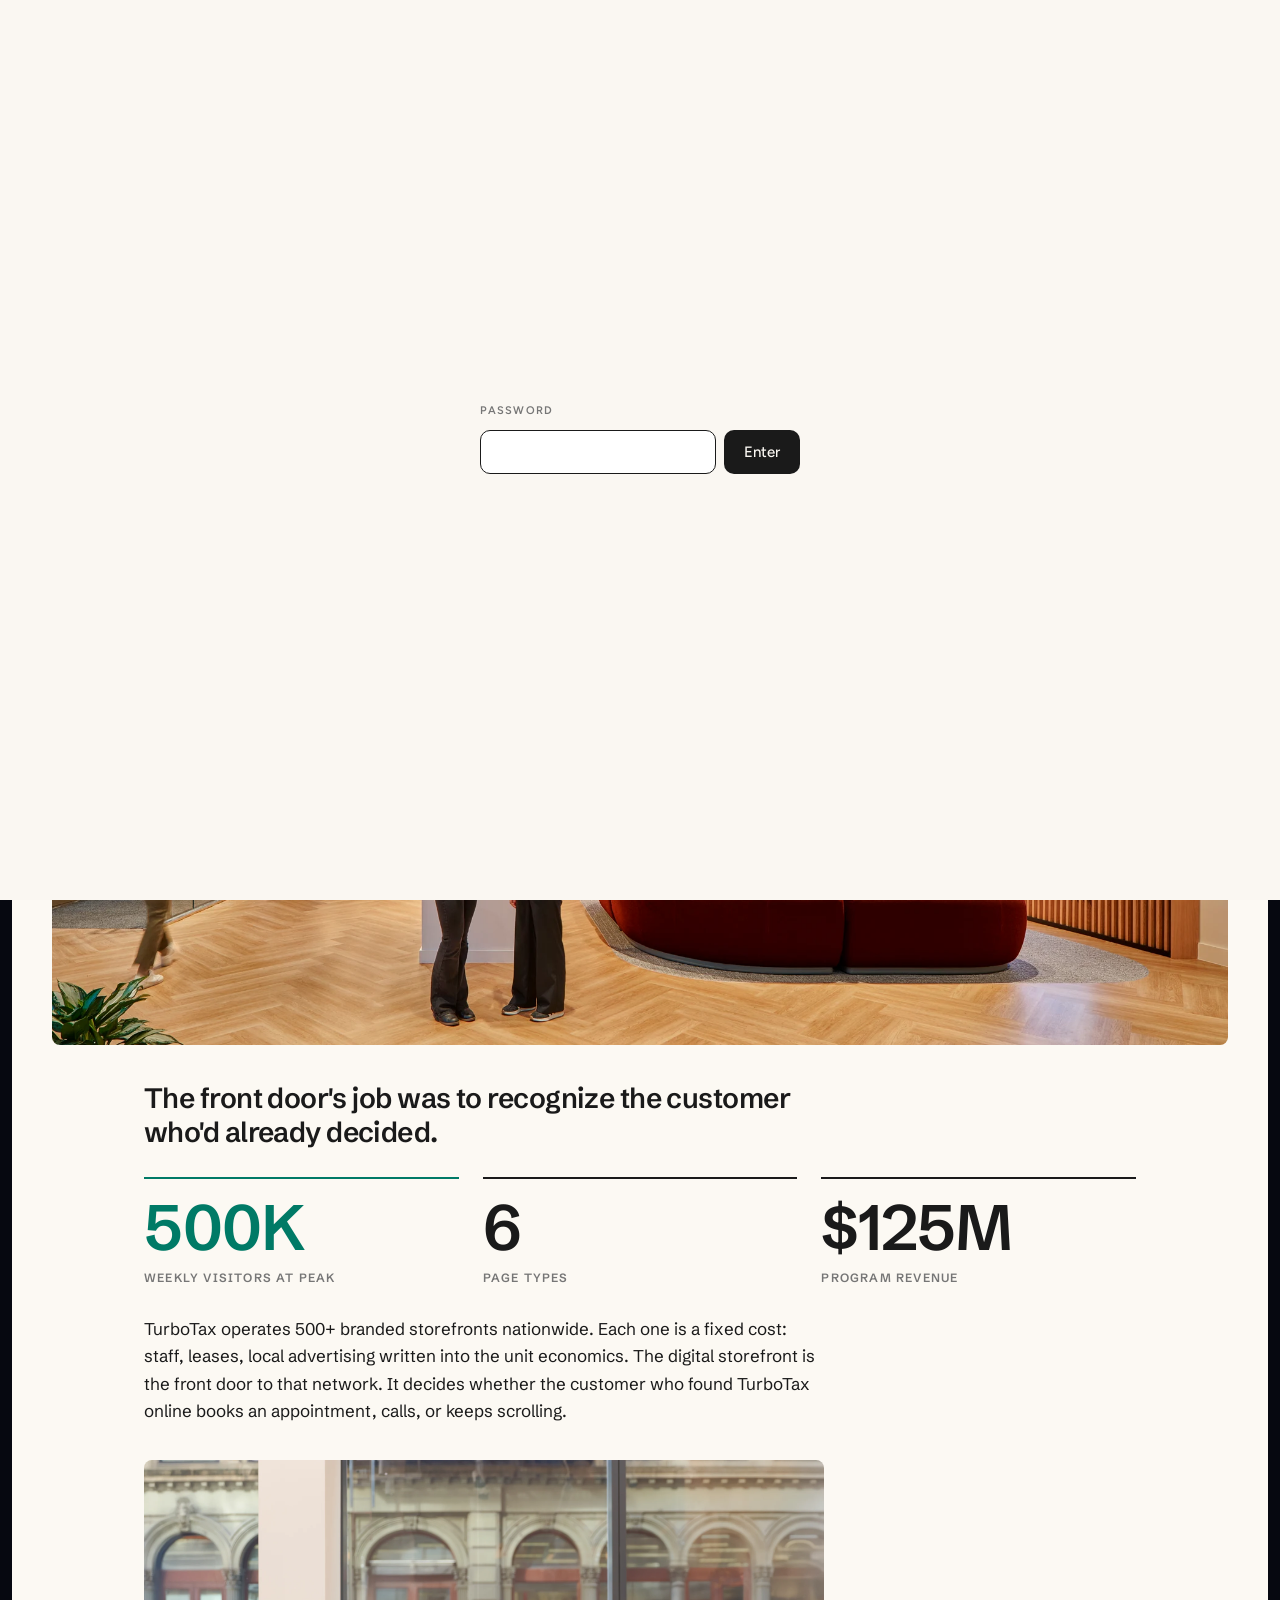
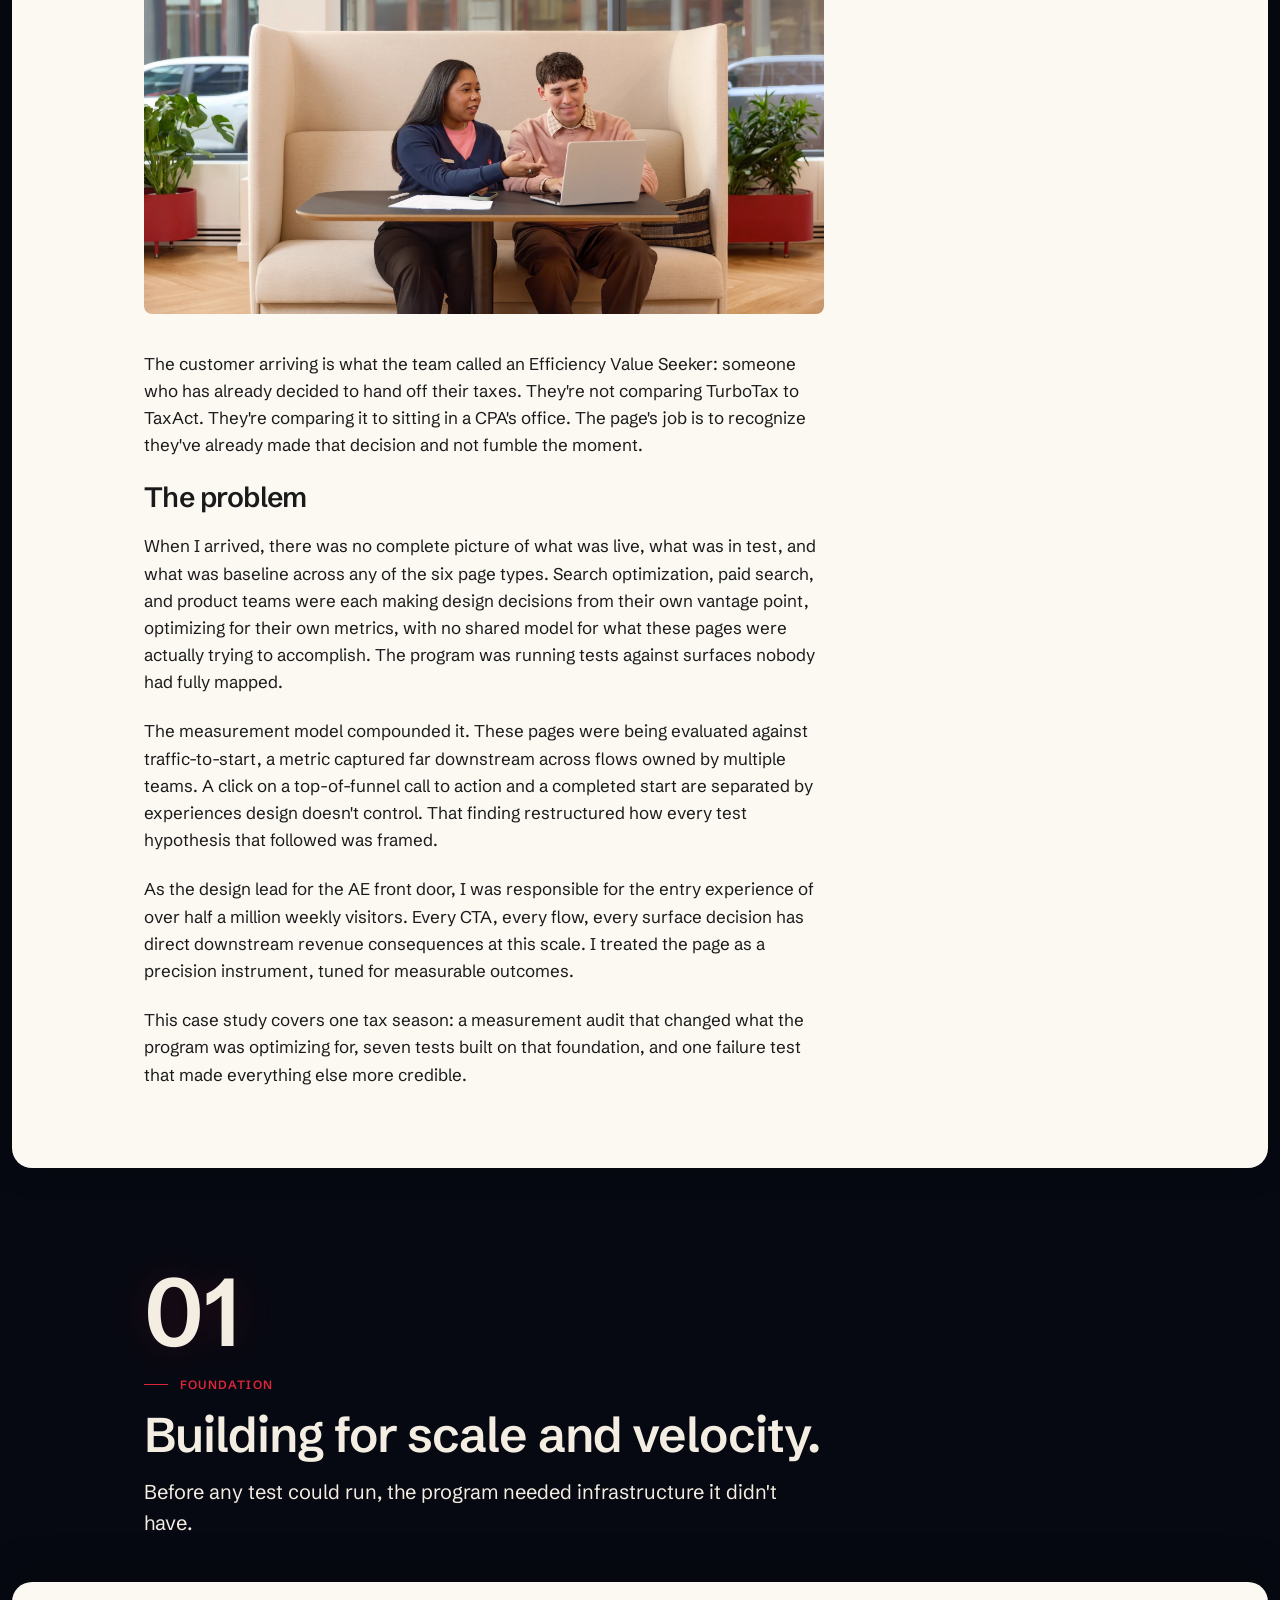
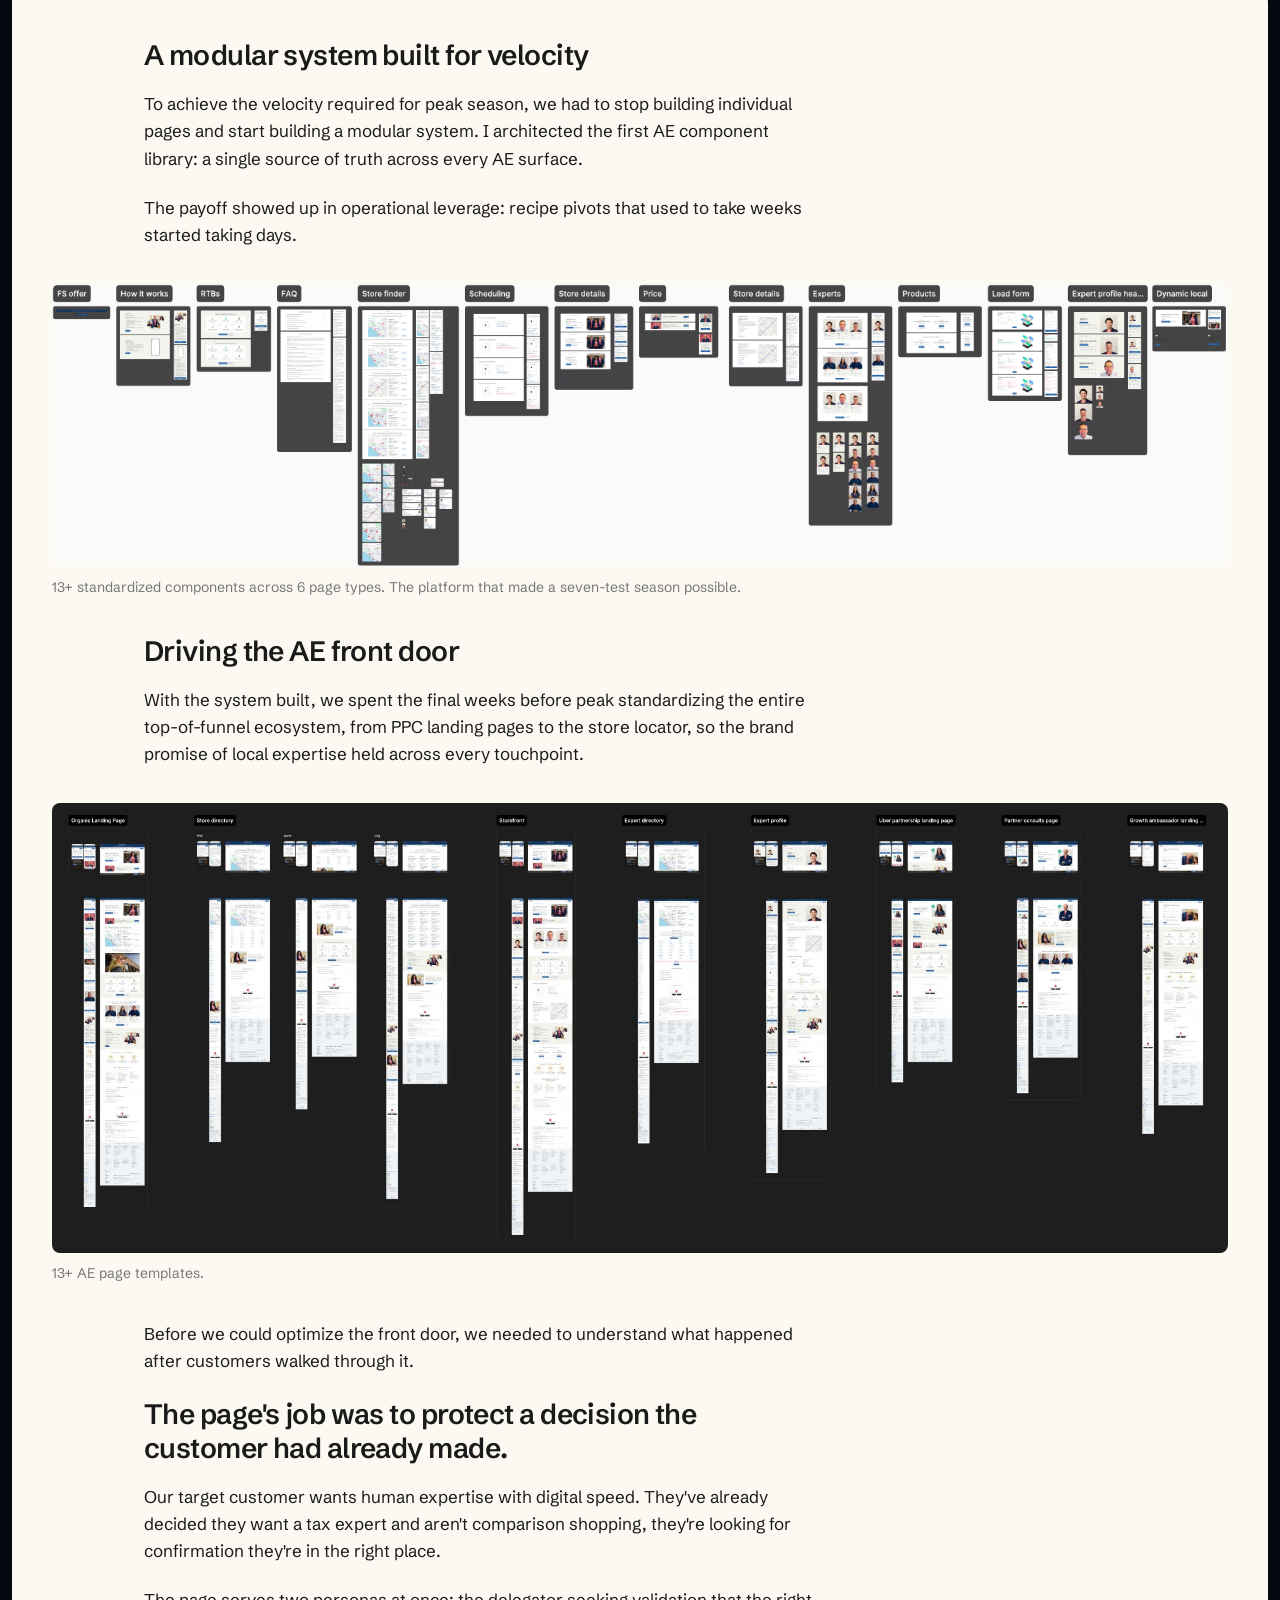
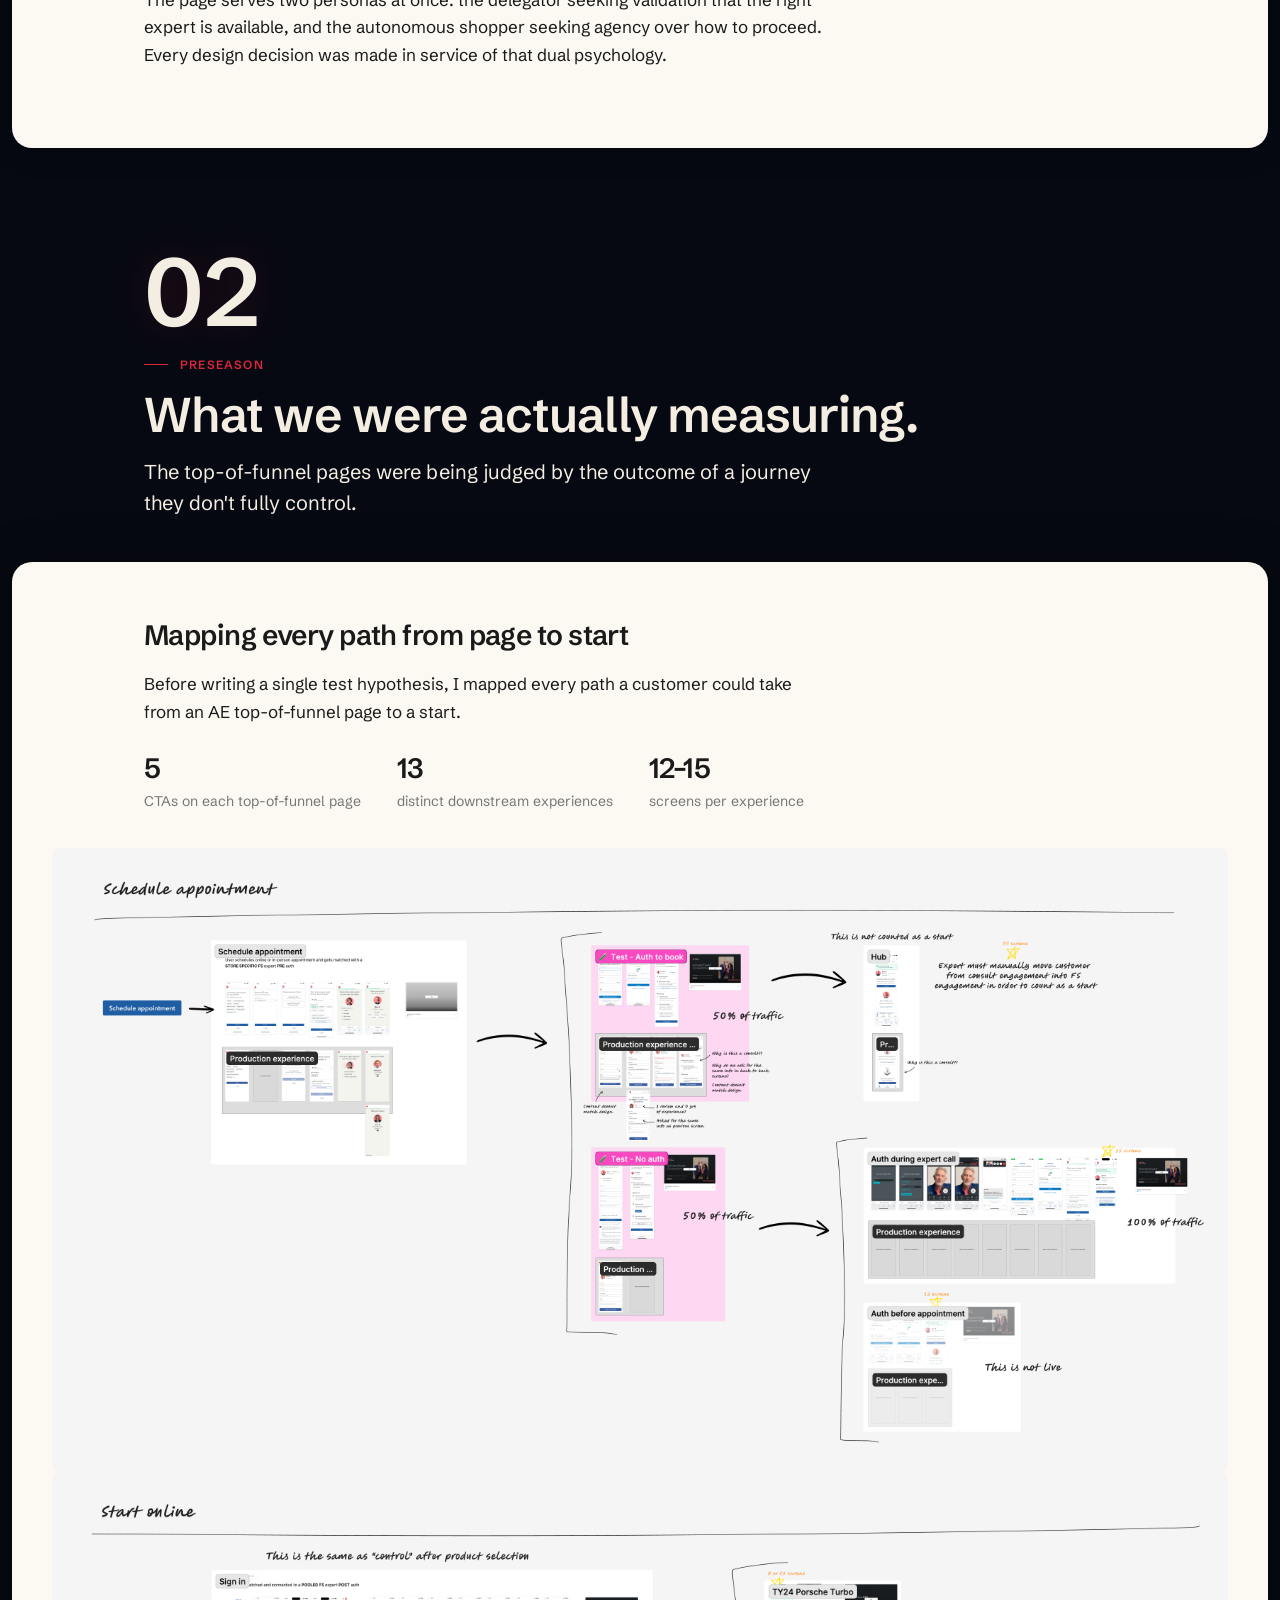
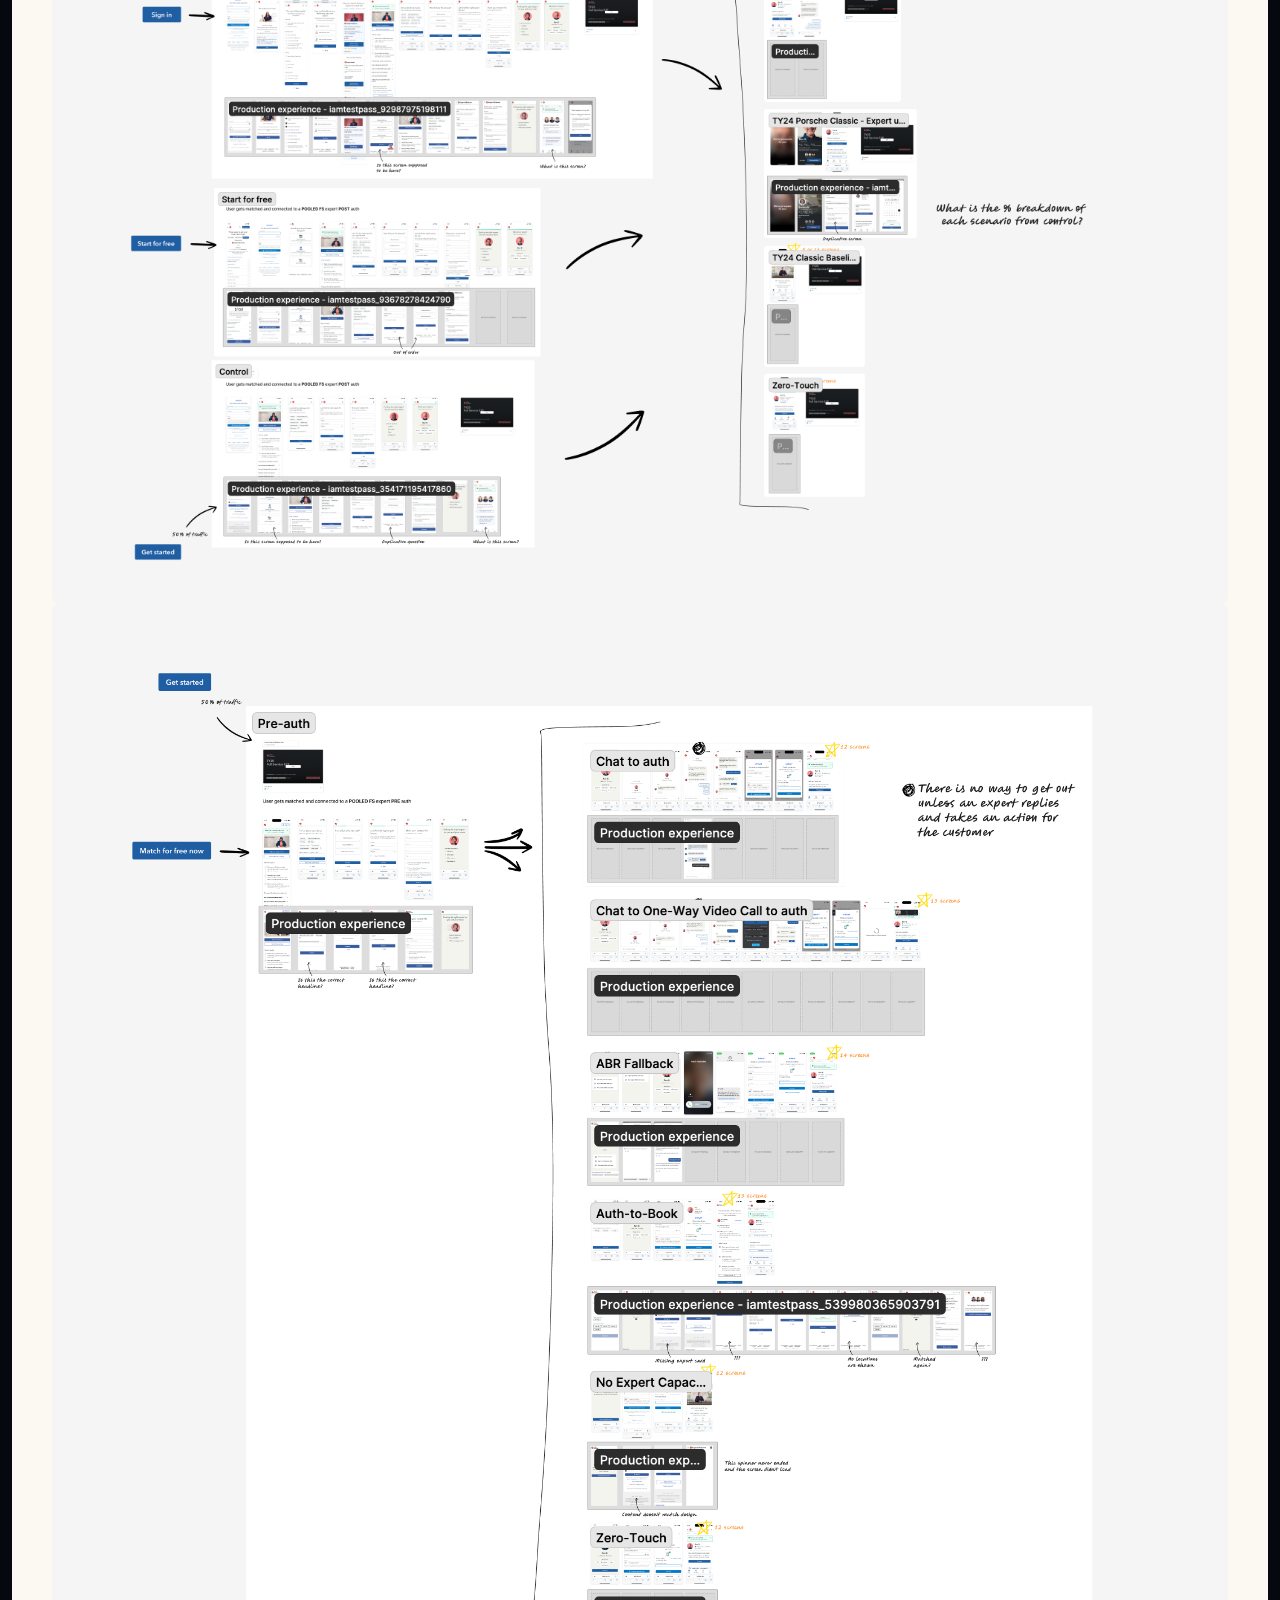
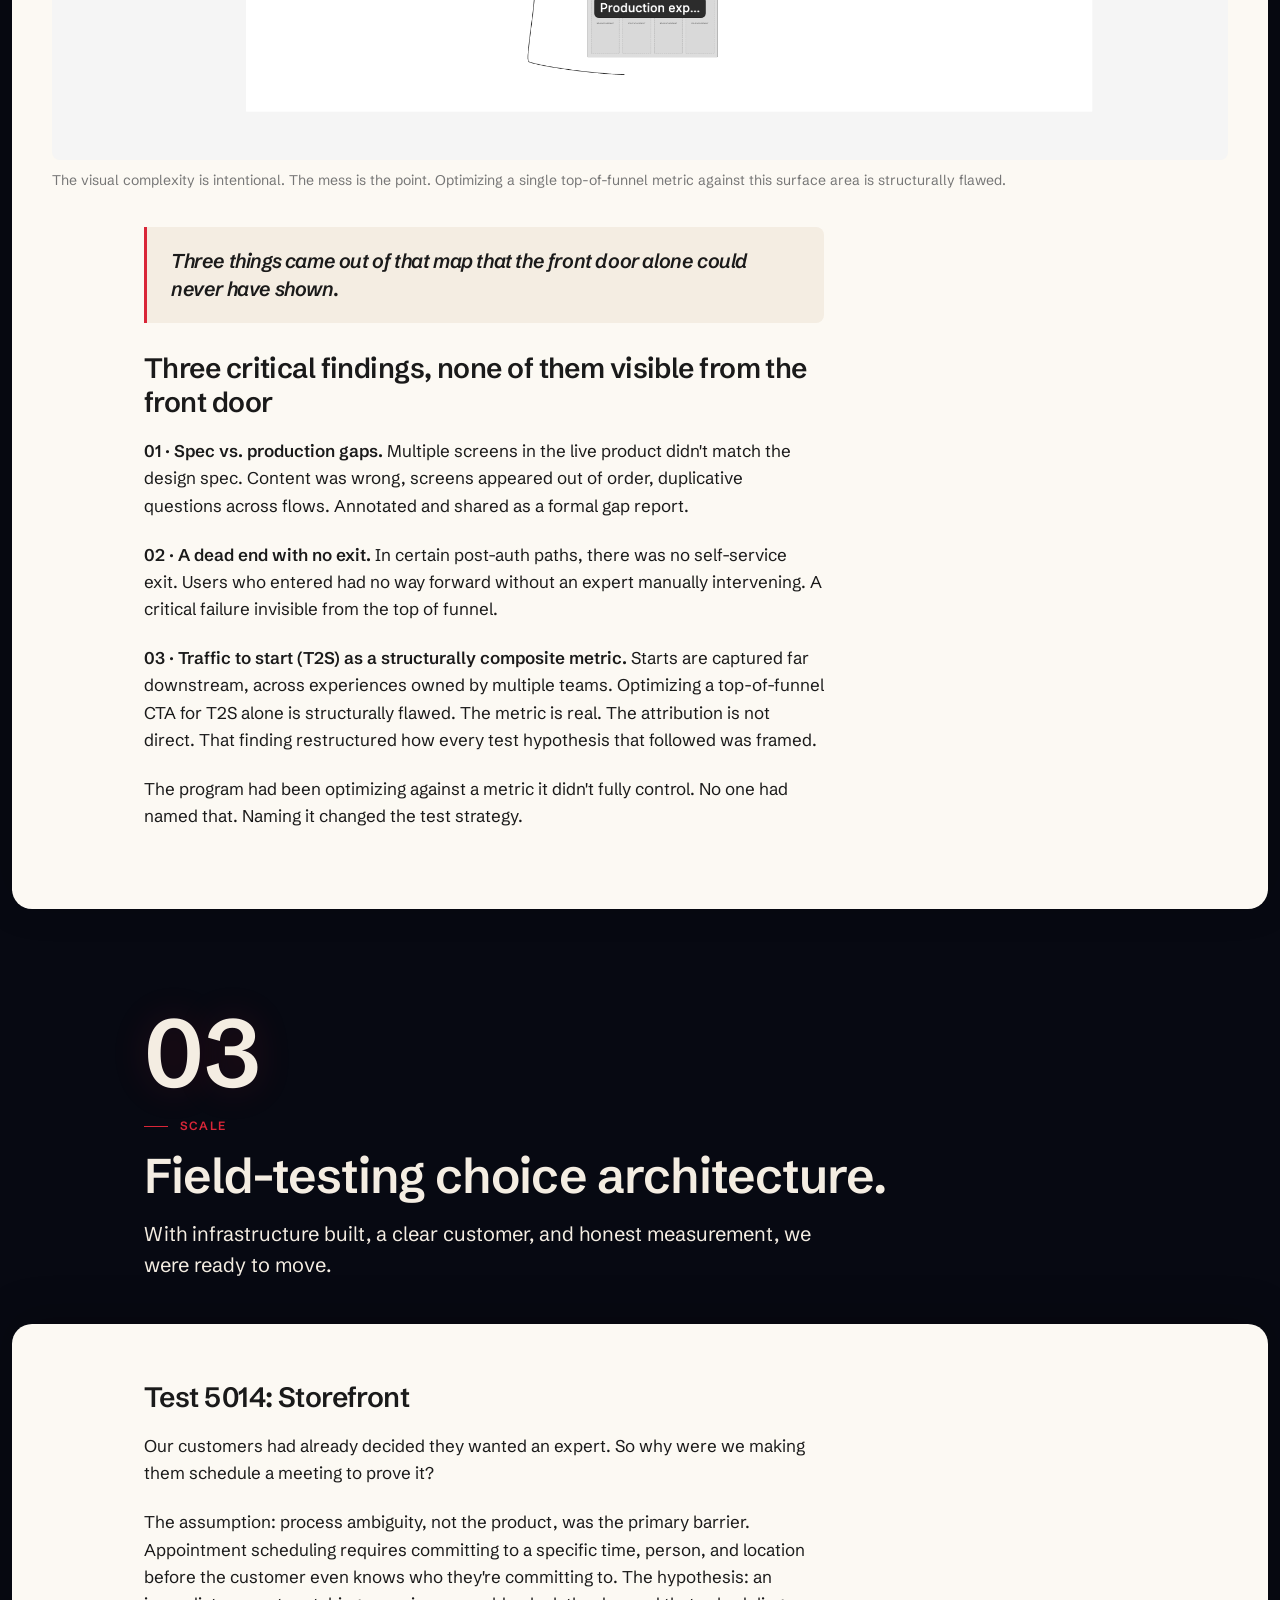
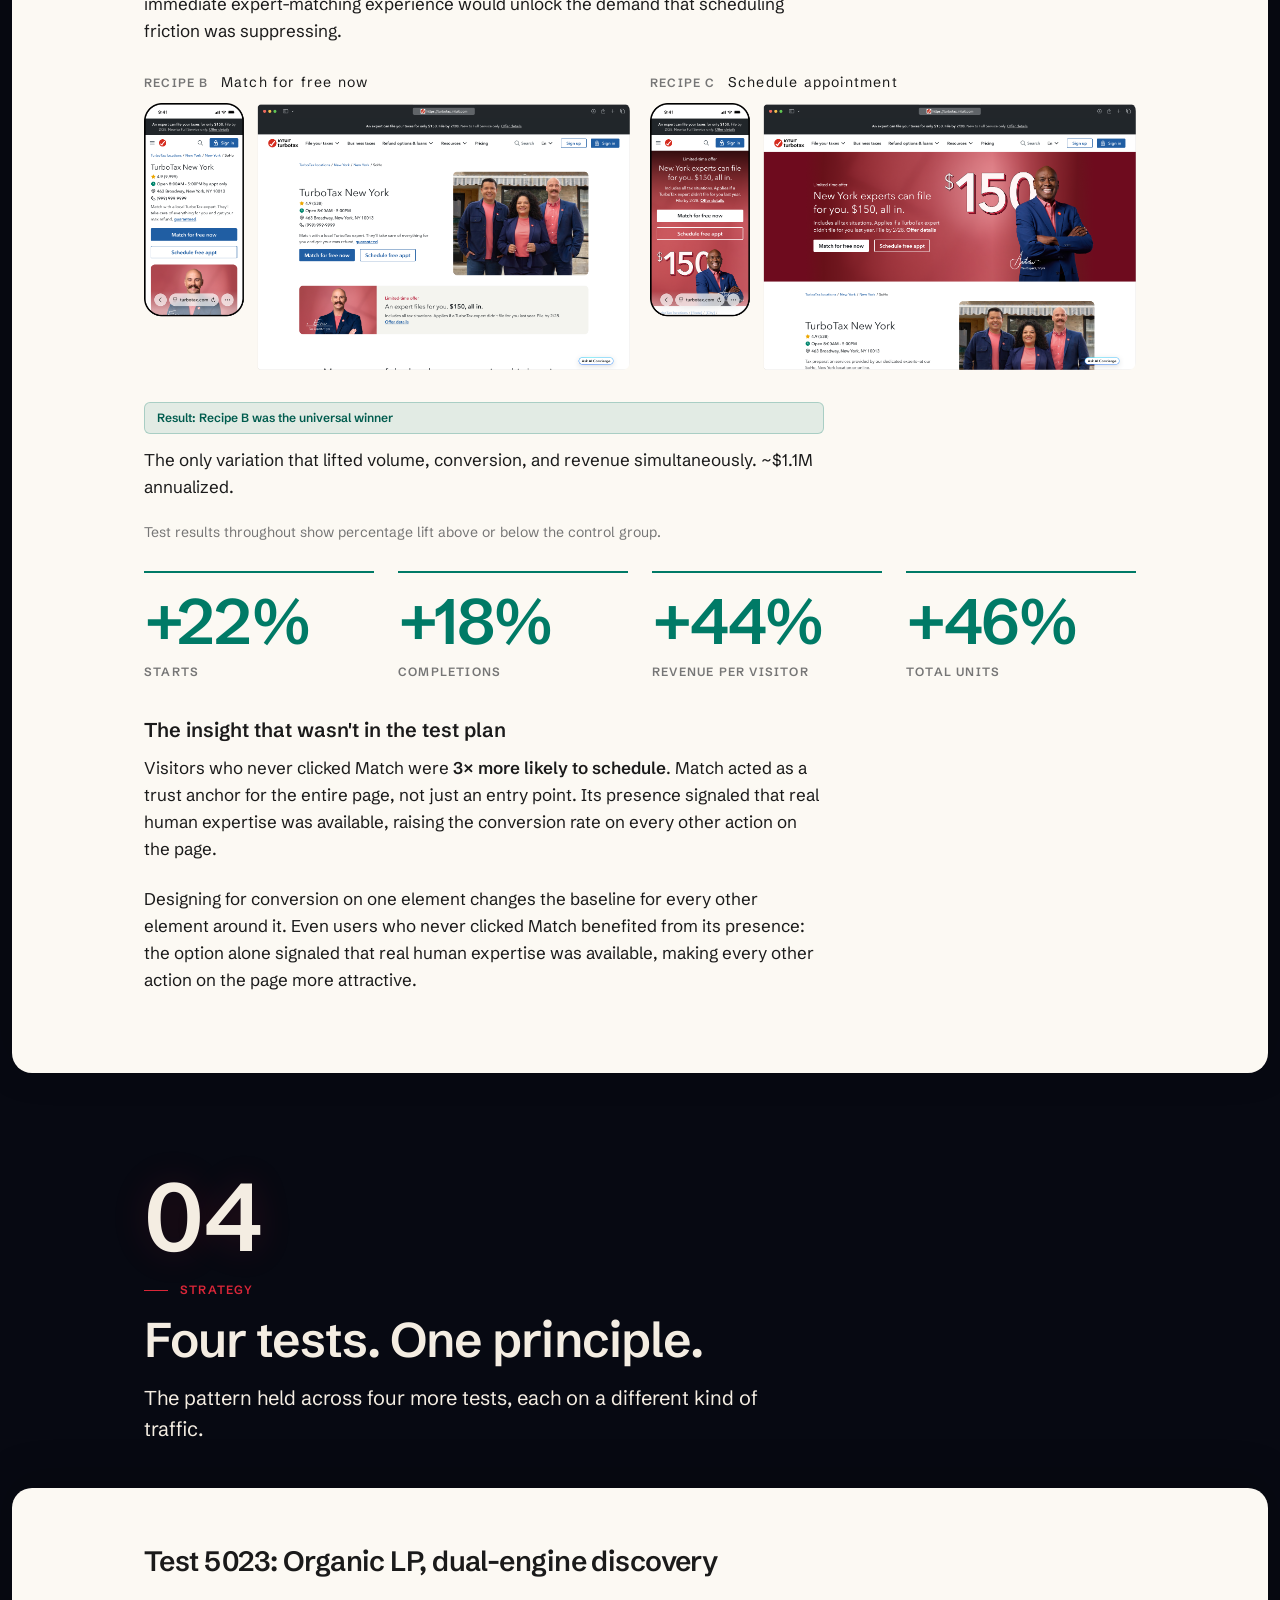
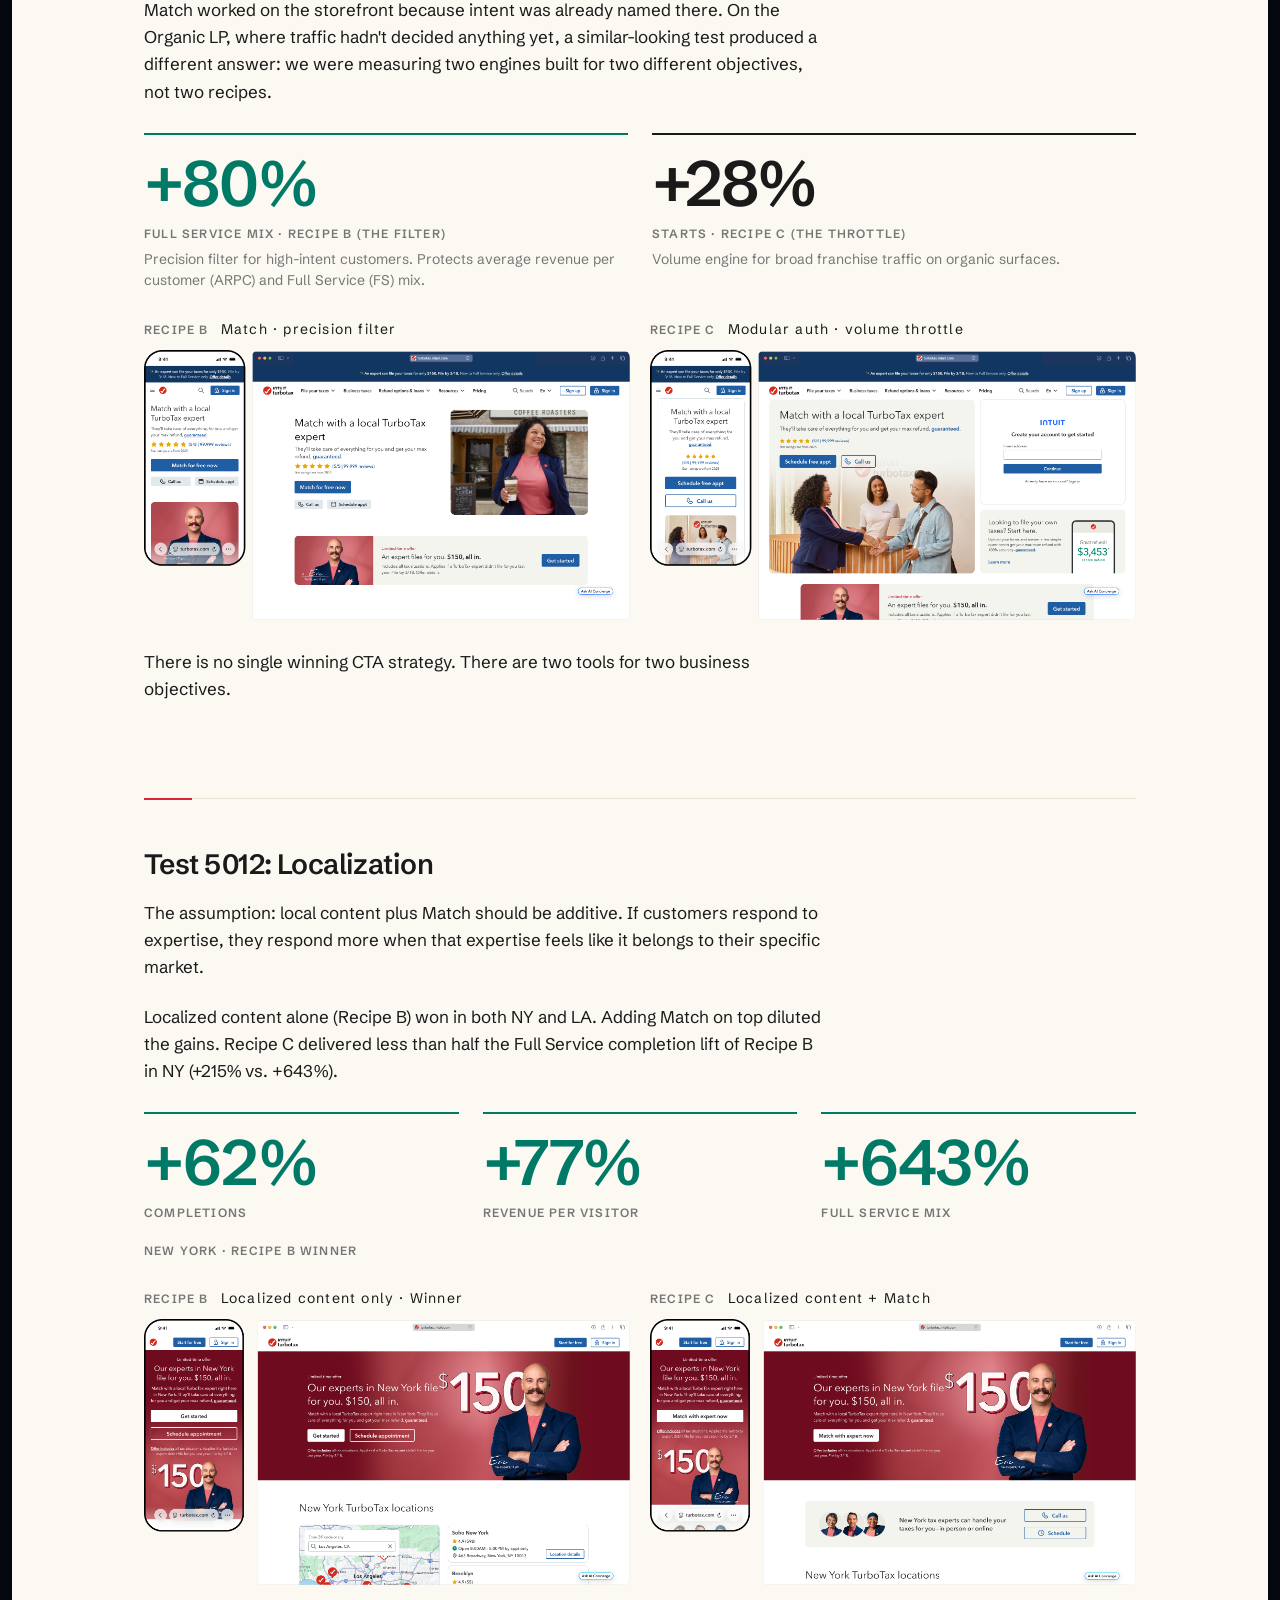
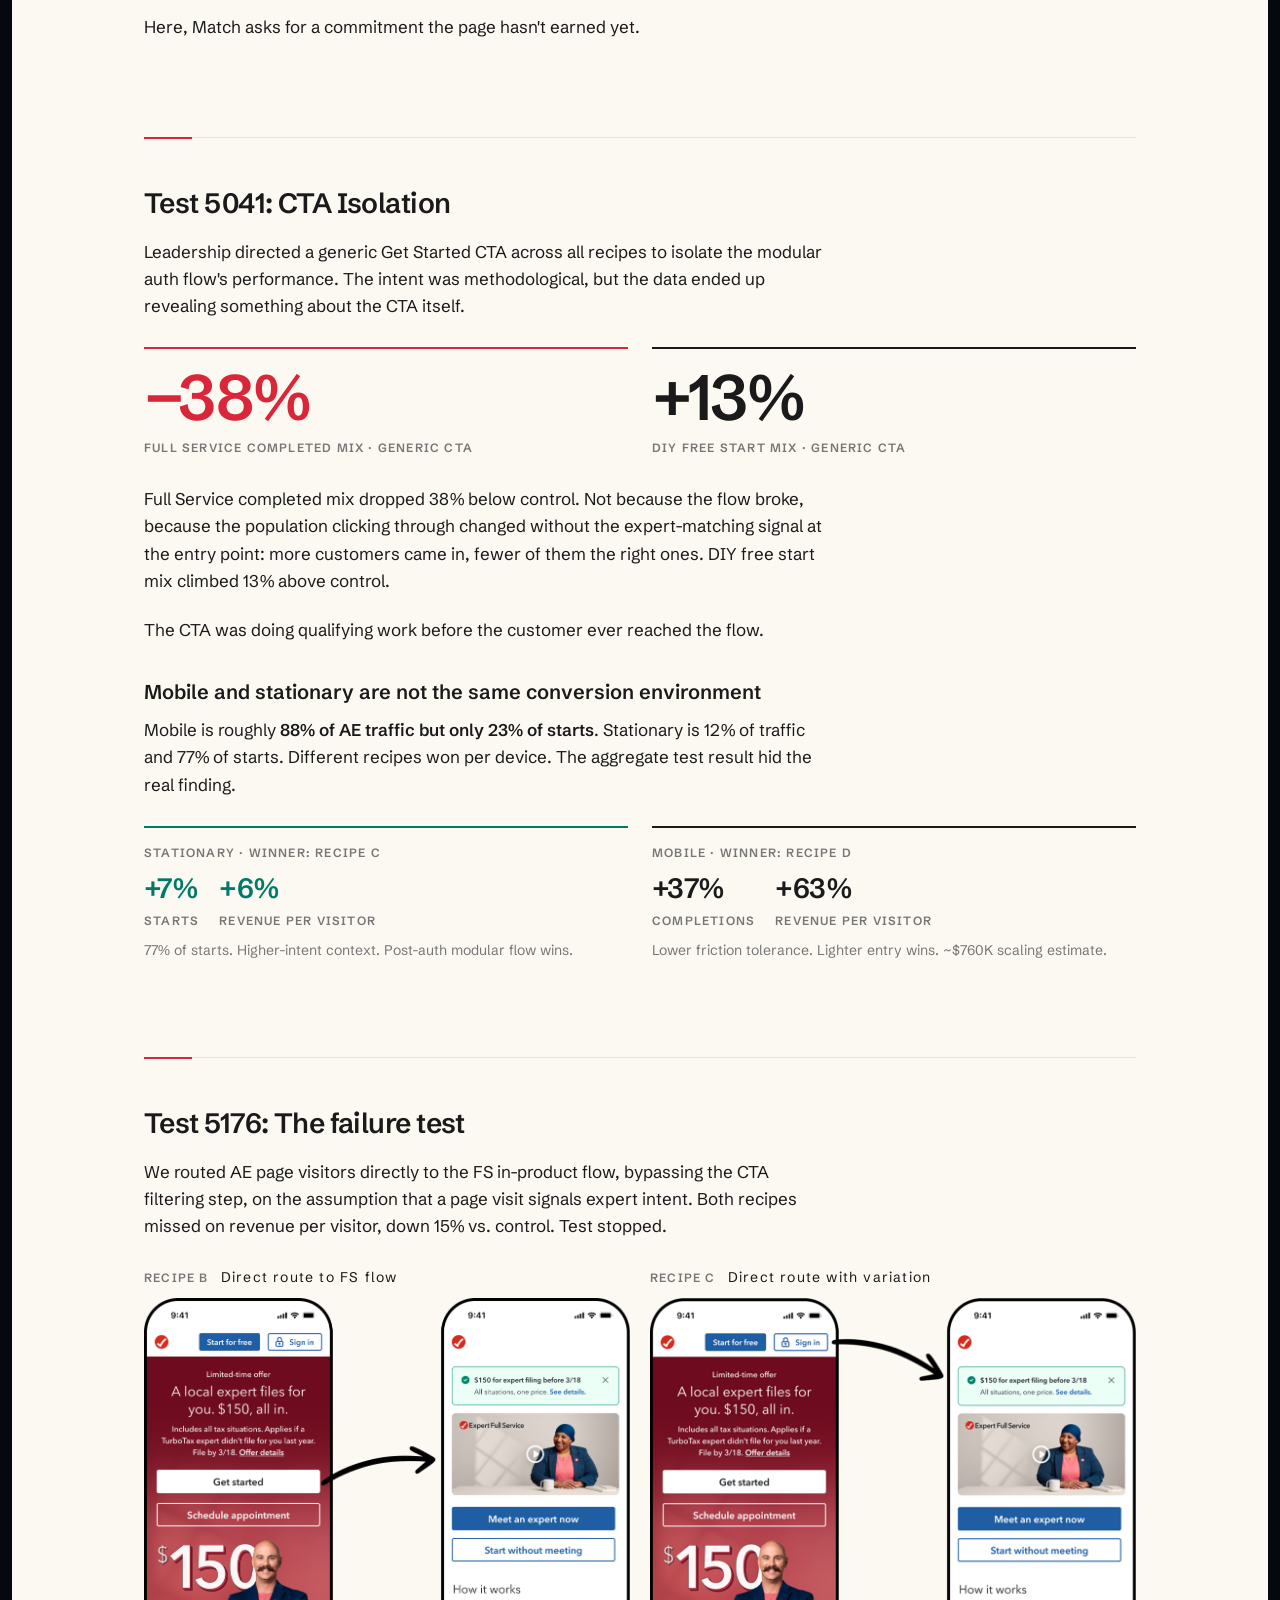
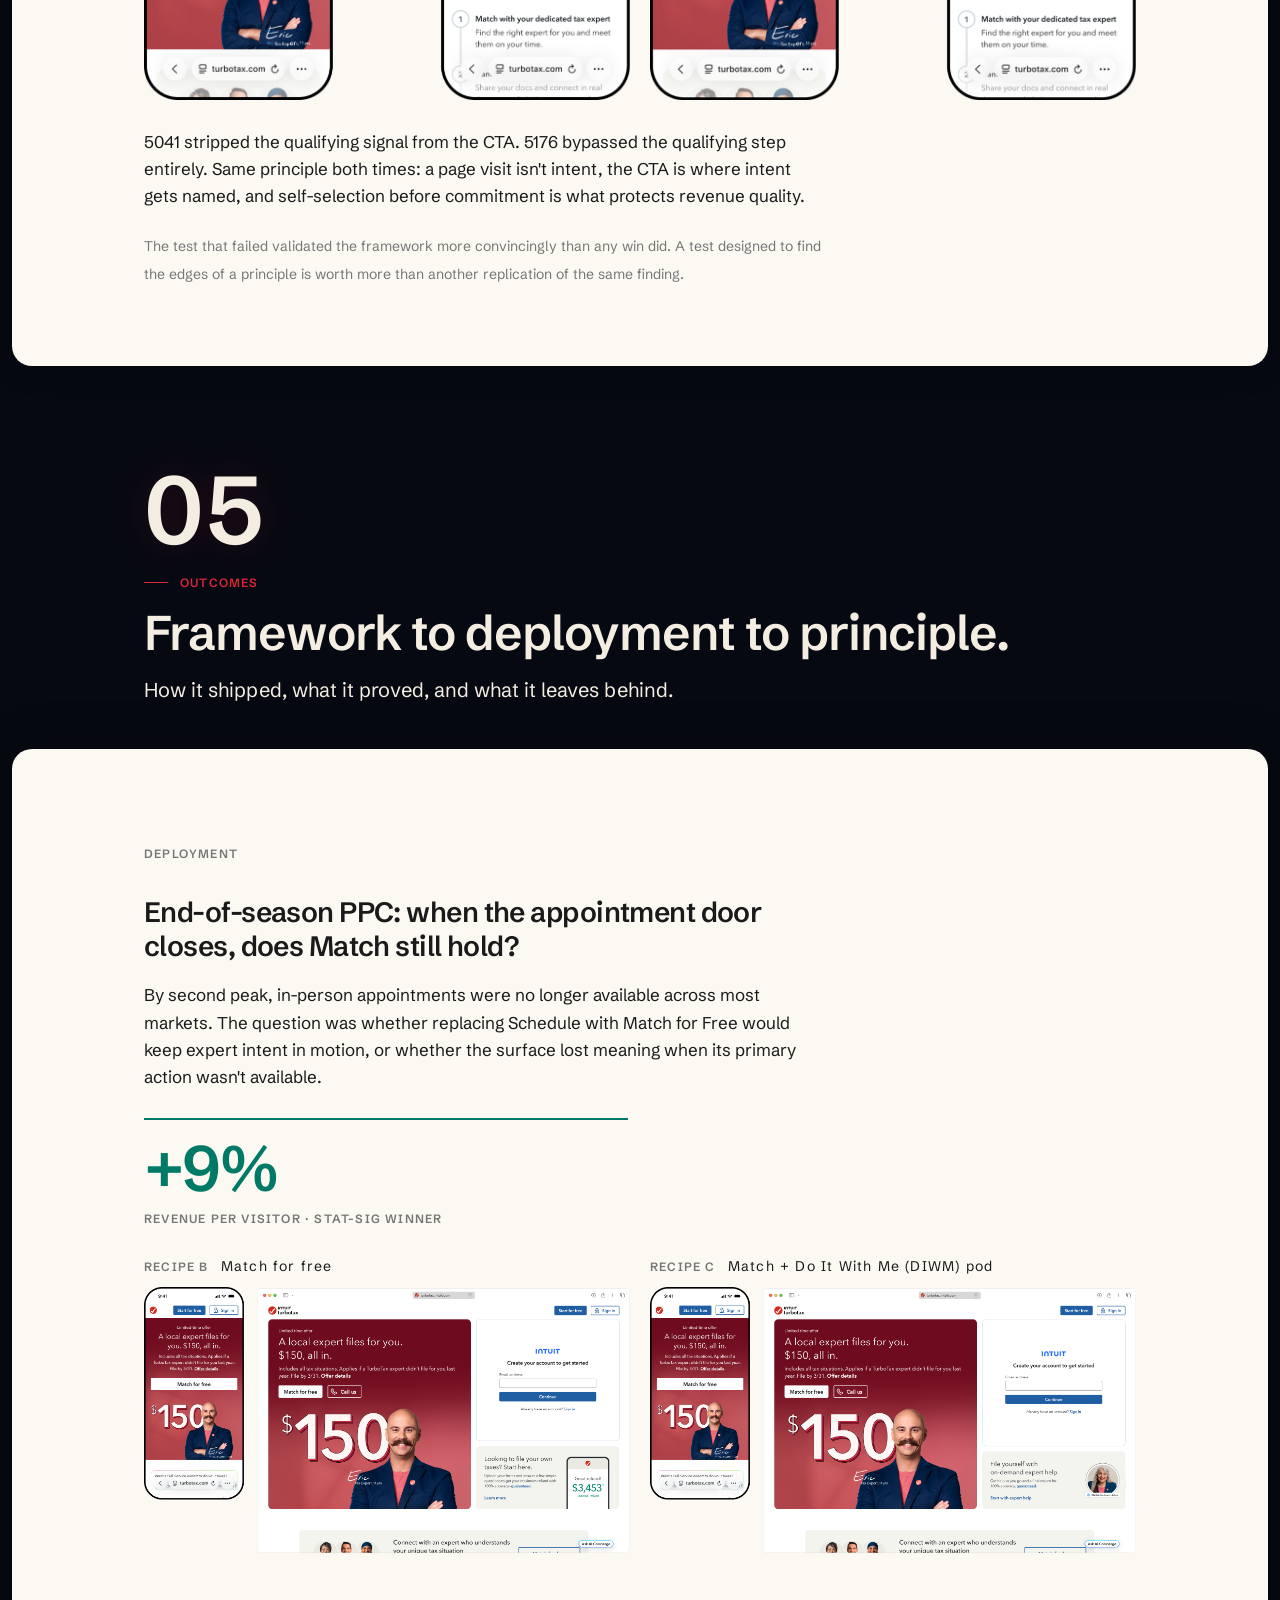
==== ae-tof.html @ daa7393d "Switch starfield background-size from dvh to svh to stop scroll jitter dvh (dynamic viewport height)" ====
<!DOCTYPE html>
<html lang="en">
<head>
  <meta charset="UTF-8">
  <meta name="viewport" content="width=device-width, initial-scale=1.0, viewport-fit=cover">
  <title>The Front Door · Matt Kirkpatrick</title>
  <meta name="description" content="How TurboTax reimagined the front door for expert tax help. A case study by Matt Kirkpatrick.">
  <meta property="og:title" content="The Front Door · Matt Kirkpatrick">
  <meta property="og:description" content="How TurboTax reimagined the front door for expert tax help. A case study by Matt Kirkpatrick.">
  <meta property="og:image" content="https://467sghvcdm-a11y.github.io/portfolio/assets/og-image.jpg">
  <meta property="og:image:width" content="1200">
  <meta property="og:image:height" content="630">
  <meta property="og:type" content="website">
  <meta name="twitter:card" content="summary_large_image">
  <meta name="twitter:image" content="https://467sghvcdm-a11y.github.io/portfolio/assets/og-image.jpg">
  <link rel="preconnect" href="https://fonts.googleapis.com">
  <link rel="preconnect" href="https://fonts.gstatic.com" crossorigin>
  <link href="https://fonts.googleapis.com/css2?family=Fraunces:ital,opsz,wght@0,9..144,300;0,9..144,600;1,9..144,300&family=Figtree:wght@400;600;800&family=Schibsted+Grotesk:ital,wght@0,400;0,500;0,600;0,700;1,400&display=swap" rel="stylesheet">
  <link rel="stylesheet" href="style.css">
  <style>
    /* Backdrop pattern ported from index.html (see starfield.js for the full
       iOS 26 rationale). html paints the safe-area strips; the starfield div
       is the visible backdrop. NO background-attachment:fixed — broken in
       iOS Safari. */
    html {
      scroll-behavior: smooth;
      min-height: 100dvh;
      color-scheme: dark;
      background-color: #070912;
      background-image:
        radial-gradient(ellipse at 85% 15%, rgba(30,85,200,0.50) 0%, transparent 55%),
        radial-gradient(ellipse at 90% 85%, rgba(15,135,135,0.44) 0%, transparent 50%),
        radial-gradient(ellipse at 10% 50%, rgba(50,40,165,0.28) 0%, transparent 46%);
      background-size: 100% 100dvh;
      background-repeat: no-repeat;
      background-position: top;
    }

    body {
      min-height: 100dvh;
      background-color: #070912;
      position: relative;
      --accent: #d92638;
      --card-radius: 20px;
      --card-h: max(64px, calc((100vw - 16px - 1000px) / 2));
    }

    #starfield {
      position: absolute;
      inset: 0;
      z-index: 0;
      pointer-events: none;
      overflow: hidden;
      background-color: #070912;
      background-repeat: no-repeat, no-repeat, no-repeat, repeat-y, repeat-y;
      background-position: top, top, top, top, top;
      background-size: 100% 400svh, 100% 400svh, 100% 400svh, 100% 150svh, 100% 190svh;
      background-image:
        radial-gradient(ellipse at 85% 15%, rgba(30,85,200,0.50) 0%, transparent 55%),
        radial-gradient(ellipse at 90% 85%, rgba(15,135,135,0.44) 0%, transparent 50%),
        radial-gradient(ellipse at 10% 50%, rgba(50,40,165,0.28) 0%, transparent 46%),
        radial-gradient(ellipse at 80% 50%, rgba(30,85,200,0.22) 0%, transparent 62%),
        radial-gradient(ellipse at 20% 50%, rgba(15,135,135,0.18) 0%, transparent 62%);
    }
    @media (hover: hover) and (pointer: fine) {
      #starfield { position: fixed; }
    }
    /* NO scroll coupling of any kind on this layer — every variant was tried
       on-device and failed: position:fixed (black bars / glass scrim from
       iOS 26's treatment of visually stationary layers), per-frame JS
       transform pinning (star jitter), and scroll-driven animation-timeline
       parallax (also jitter — not compositor-smooth on iOS Safari yet). The
       sky stays static in the document; the slow time-based drift on the
       stars themselves (see star-drift keyframes) is what keeps it feeling
       detached from the content. */
    .star {
      position: absolute;
      border-radius: 50%;
      background: #fff;
    }
    @keyframes star-twinkle {
      0%, 100% { opacity: var(--op-lo); }
      50% { opacity: var(--op-hi); }
    }
    /* Slow ambient wander (alternates back and forth, so no loop snap).
       Time-based, never scroll-linked — see the comment above #starfield. */
    @keyframes star-drift {
      from { transform: translate(0, 0); }
      to   { transform: translate(var(--drift-x), var(--drift-y)); }
    }
    .meteor {
      position: absolute;
      border-radius: 2px;
      transform-origin: left center;
      opacity: 0;
    }
    @keyframes meteor-move {
      0%   { transform: translate(0, 0) rotate(var(--angle)); opacity: 0; }
      8%   { opacity: 1; }
      85%  { opacity: 1; }
      100% { transform: translate(var(--dx), var(--dy)) rotate(var(--angle)); opacity: 0; }
    }
    @keyframes drift-rise {
      0%   { transform: translate(0, 0); }
      50%  { transform: translate(var(--sway), -50vh); }
      100% { transform: translate(0, -100vh); }
    }

    .pv-inner {
      display: flex;
      flex-direction: column;
      gap: 8px;
      padding: 8px 12px 24px;
      position: relative;
      z-index: 1;
    }

    .card {
      background: var(--c-card-surface);
      border-radius: var(--card-radius);
      padding: 56px var(--card-h) 80px;
      position: relative;
      box-shadow: 0 -8px 40px rgba(0,0,0,0.22);
      overflow: hidden;
    }

    /* ── Hero ── */
    .hero {
      background: transparent;
      color: #f4ede2;
      min-height: 68vh;
      padding: 36px var(--card-h) 56px;
      display: flex;
      flex-direction: column;
      margin: -8px -8px 0;
      border-radius: 0;
    }

    .cs-chap-nav {
      position: fixed;
      top: 16px;
      left: 50%;
      transform: translateX(-50%);
      z-index: 100;
      display: flex;
      align-items: center;
      gap: 2px;
      font-family: var(--font-heading);
      font-weight: 400;
      background: rgba(10,10,10,0.65);
      backdrop-filter: blur(12px);
      -webkit-backdrop-filter: blur(12px);
      border: 1px solid rgba(255,255,255,0.08);
      border-radius: 100px;
      padding: 3px;
      white-space: nowrap;
    }
    .cs-chap-link {
      color: rgba(244,237,226,0.72);
      text-decoration: none;
      padding: 5px 14px;
      border-radius: 100px;
      transition: color 150ms, background 150ms;
    }
    .cs-chap-link:hover { color: #f4ede2; }
    .cs-chap-link.active { color: #f4ede2; background: rgba(255,255,255,0.18); }

    .cs-back {
      position: fixed;
      top: 16px;
      left: 16px;
      z-index: 100;
      font-family: var(--font-heading);
      color: rgba(244,237,226,0.6);
      text-decoration: none;
      background: rgba(10,10,10,0.65);
      backdrop-filter: blur(12px);
      -webkit-backdrop-filter: blur(12px);
      border: 1px solid rgba(255,255,255,0.12);
      border-radius: 100px;
      padding: 8px 16px;
      transition: color 200ms, background 200ms, border-color 200ms;
    }
    .cs-back:hover { color: #f4ede2; background: rgba(10,10,10,0.85); }
    .cs-back.on-light { color: rgba(0,0,0,0.5); background: rgba(252,249,243,0.82); border-color: rgba(0,0,0,0.06); }
    .cs-back.on-light:hover { color: rgba(0,0,0,0.85); background: rgba(252,249,243,0.96); }

    .hero-body {
      flex: 1;
      display: flex;
      flex-direction: column;
      justify-content: space-between;
      margin-top: 72px;
    }

    .hero-img {
      margin: 40px 0 0;
    }
    .hero-img img {
      width: 100%;
      display: block;
      border: none;
      border-radius: 8px;
    }

    .hero-eyebrow {
      font-family: var(--font-heading);
      color: var(--accent);
      margin-bottom: 20px;
      display: flex;
      align-items: center;
      gap: 10px;
    }
    .hero-eyebrow::before { content: ''; width: 18px; height: 1px; background: var(--accent); }

    .cs-title {
      font-family: var(--font-heading);
      font-size: var(--fs-7xl);
      line-height: 1.08;
      color: var(--c-cream);
      max-width: 1000px;
      text-wrap: balance;
    }

    .hero-foot {
      text-transform: none;
      letter-spacing: 0;
      display: flex;
      gap: 48px;
      margin-top: 48px;
      padding-top: 22px;
      border-top: 1px solid rgba(255,255,255,0.1);
    }
    .hero-foot b {
      display: block;
      font-family: var(--font-heading);
      font-size: var(--fs-2xl);
      font-weight: 380;
      color: var(--c-cream);
      margin-top: 6px;
      letter-spacing: -0.02em;
      text-transform: none;
      white-space: nowrap;
    }

    /* ── Body ── */
    h3 { font-size: var(--fs-2xl); margin-bottom: 18px; }

    h4 { font-size: var(--fs-lg); margin: 36px 0 12px; }

    .cs-result { margin: 32px 0 12px; display: flex; align-items: center; gap: 10px; }

    .cs-section {
      margin-top: 96px;
      padding-top: 48px;
      border-top: 1px solid #e8e3d4;
      position: relative;
    }
    .cs-section::before {
      content: '';
      position: absolute;
      top: -1px;
      left: 0;
      width: 48px;
      height: 2px;
      background: var(--accent);
    }
    /* First section in a card: no margin/padding/border/tab */
    .card > .cs-section:first-child {
      margin-top: 0;
      padding-top: 0;
      border-top: none;
    }
    .card > .cs-section:first-child::before { display: none; }
    /* And its first child element drops its own top margin */
    .card > .cs-section:first-child > *:first-child { margin-top: 0; }
    .cs-subsection-label {
      display: flex;
      align-items: center;
      gap: 12px;
      margin-top: 64px;
      margin-bottom: 32px;
    }
    .card > .cs-subsection-label:first-child { margin-top: 40px; }

    /* ── Reading column cap inside cards ──
       Paragraphs, headings, and inline lists pin to ~680px (~70ch) for
       comfortable line length. Figures, metric grids, tables, recipe pairs,
       and split lists keep full card width. */
    .card :is(p, h3, h4, .cs-callout, .cs-provocation-list, .cs-inline-stats) {
      max-width: 680px;
    }

    /* ── Chapter breaks ── */
    .cs-chapter, .card { scroll-margin-top: 72px; }

    .pv-inner { counter-reset: chapter; }

    /* Chapter intermissions sit OUTSIDE cards, on the nebula background.
       Cream type. Generous top padding pushes the band away from the previous
       card; tighter bottom padding brings it close to the card it introduces. */
    .cs-chapter {
      counter-increment: chapter;
      background: transparent;
      color: var(--c-cream);
      padding: 88px var(--card-h) 36px;
      position: relative;
    }
    /* Massive numeral, cream on nebula — floats in left margin at wide viewports */
    .cs-chapter::before {
      content: counter(chapter, decimal-leading-zero);
      font-family: var(--font-heading);
      font-weight: var(--font-heading-weight);
      font-size: var(--fs-9xl);
      line-height: 0.82;
      letter-spacing: 0;
      color: var(--c-cream);
      font-feature-settings: 'lnum';
      text-shadow: 0 0 36px rgba(217,38,56,0.18);
      position: absolute;
      top: 88px;
      left: 0;
      width: var(--card-h);
      padding-right: 32px;
      text-align: right;
    }
    /* Below ~1280px the left margin isn't wide enough for the numeral to live in —
       fall back to stacked-above-content. Mobile rules below override font size further. */
    @media (max-width: 1280px) {
      .cs-chapter::before {
        position: static;
        width: auto;
        padding-right: 0;
        text-align: left;
        display: block;
        font-size: var(--fs-8xl);
        line-height: 1;
        margin-bottom: 16px;
      }
    }
    .cs-chapter-label {
      /* Inherits .label (12px Figtree 600 uppercase + tracking) — override color + layout */
      color: var(--accent);
      margin-bottom: 16px;
      display: flex;
      align-items: center;
      gap: 12px;
    }
    .cs-chapter-label::before {
      content: '';
      width: 24px;
      height: 1px;
      background: var(--accent);
    }
    .cs-chapter-title {
      /* Inherits global h2: Fraunces 300, letter-spacing -0.02em */
      font-size: clamp(var(--fs-4xl), 3.8vw, var(--fs-6xl));
      line-height: 1.04;
      color: var(--c-cream);
      margin-bottom: 16px;
      text-wrap: balance;
    }
    .cs-chapter-sub {
      /* Lede beneath the chapter title — a clear step below the serif title
         so hierarchy holds even on mobile where the title clamps to its min.
         Looser leading so the multi-line sentence breathes. */
      font-size: var(--fs-lg);
      line-height: 1.55;
      color: var(--c-cream);
      max-width: 56ch;
    }

    /* When a takeaway leads a card (final closing card), drop its leading space */
    .card > .cs-takeaway:first-child {
      margin-top: 0;
      padding-top: 0;
    }

    /* ── Callout ── */
    .cs-callout {
      font-family: var(--font-heading);
      font-size: var(--fs-lg);
      font-weight: var(--font-heading-weight);
      font-style: italic;
      color: #1a1a1a;
      line-height: 1.4;
      letter-spacing: -0.02em;
      padding: 20px 24px;
      border-left: 3px solid var(--accent);
      background: var(--c-card-subsurface);
      border-radius: 0 8px 8px 0;
      margin: 28px 0;
    }

    .cs-annotation { color: var(--c-secondary); }

    /* ── Metric grids ── */
    .cs-metrics { display: grid; gap: 24px; margin: 28px 0; }
    .cs-metrics-2 { grid-template-columns: repeat(2, 1fr); }
    .cs-metrics-3 { grid-template-columns: repeat(3, 1fr); }
    .cs-metrics-4 { grid-template-columns: repeat(4, 1fr); }

    .cs-metric { border-top: 2px solid #e0e0e0; padding-top: 16px; }
    .cs-metric.hi { border-top-color: #1a1a1a; }
    .cs-metric.win { border-top-color: #007A66; }
    .cs-metric.neg { border-top-color: var(--accent); }

    .cs-metric-val {
      font-family: var(--font-heading);
      font-size: var(--fs-7xl);
      font-weight: var(--font-heading-weight);
      color: #767676;
      line-height: 1.0;
      letter-spacing: -0.02em;
    }
    .cs-metric-val.hi { color: #1a1a1a; }
    .cs-metric-val.win { color: #007A66; }
    .cs-metric-val.neg { color: var(--accent); }
    .cs-metric-sup { font-family: var(--font-sans); font-size: var(--fs-label); color: #767676; font-weight: 400; margin-left: 4px; letter-spacing: 0.04em; }
    .cs-metric-lbl { margin-top: 10px; }
    .cs-metric-ctx { color: var(--c-secondary); margin-top: 6px; }

    /* ── Compact metric variant ── used when a single metric block contains
       a heading label + a row of two smaller paired values + a caption. */
    .cs-metric-head { margin-top: 0; margin-bottom: 12px; }
    .cs-metric-row { display: flex; gap: 20px; margin-bottom: 10px; }
    .cs-metric-val.sm { font-size: var(--fs-2xl); }

    /* Small caption tag tied to a metric row (e.g. cohort label) */
    .cs-metric-tag { margin-top: -8px; margin-bottom: 20px; }

    /* ── Inline stats ── */
    .cs-inline-stats { display: flex; gap: 36px; flex-wrap: wrap; margin: 20px 0 28px; }
    .cs-inline-stat { color: var(--c-secondary); }
    .cs-inline-stat strong {
      display: block;
      font-family: var(--font-heading);
      font-size: var(--fs-2xl);
      font-weight: var(--font-heading-weight);
      color: #1a1a1a;
      margin-bottom: 2px;
      letter-spacing: -0.02em;
    }

    /* ── Images ── */
    figure { margin: 36px 0; }
    figure img { width: 100%; height: auto; display: block; border-radius: 8px; }
    .card figure {
      margin: 36px min(0px, 40px - var(--card-h));
      width: calc(100% + 2 * max(0px, var(--card-h) - 40px));
    }

    /* ── Recipe pairs ── */
    .cs-recipe-pair { display: grid; grid-template-columns: 1fr 1fr; gap: 20px; margin: 28px 0; }
    .cs-recipe-label { margin-bottom: 10px; }
    .cs-recipe-label .accent { color: var(--c-primary); text-transform: none; font-size: var(--fs-caption); font-weight: 400; margin-left: 8px; }
    .cs-recipe img { width: 100%; height: auto; border-radius: 8px; display: block; }

    /* ── Principles matrix ── */
    .cs-matrix { width: 100%; border-collapse: collapse; font-size: var(--fs-caption); margin: 28px 0; }
    .cs-matrix th, .cs-matrix td { padding: 14px 18px 14px 0; text-align: left; border-bottom: 1px solid var(--c-rule); vertical-align: top; line-height: 1.55; }
    .cs-matrix tbody tr:last-child th, .cs-matrix tbody tr:last-child td { border-bottom: none; }
    .cs-matrix th, .cs-matrix td.row-label { font-size: var(--fs-label); font-weight: 600; text-transform: uppercase; color: var(--c-secondary); }
    .cs-matrix th { border-bottom: 2px solid #eee; padding-bottom: 10px; }
    .cs-matrix th.acc { color: var(--accent); border-bottom-color: var(--accent); }
    .cs-matrix td.row-label { white-space: nowrap; padding-right: 24px; }
    .cs-matrix td { color: #767676; }

    /* ── Deployment table ── */
    .cs-deploy-table { width: 100%; border-collapse: collapse; font-size: var(--fs-caption); margin: 20px 0; }
    .cs-deploy-table th, .cs-deploy-table td { padding: 12px 0; border-bottom: 1px solid var(--c-rule); text-align: left; font-weight: 400; vertical-align: top; }
    .cs-deploy-table thead th { font-size: var(--fs-label); font-weight: 600; text-transform: uppercase; color: var(--c-secondary); border-bottom-color: #e0e0e0; }
    .cs-deploy-table tbody th { color: var(--c-secondary); width: 160px; }
    .cs-deploy-table td { color: var(--c-primary); }

    /* ── Delivered/not-shipped split ── */
    .cs-split { display: grid; grid-template-columns: 1fr 1fr; gap: 2px; margin: 24px 0; background: #eee; border-radius: 10px; overflow: hidden; }
    .cs-split-col { background: var(--c-card-subsurface); padding: 28px 32px; }
    .cs-split-label { margin-bottom: 16px; }
    .cs-split-label.done { color: #1a1a1a; }
    .cs-split-label.pending { color: #767676; }
    .cs-split-list { list-style: none; }
    .cs-split-list li { font-size: var(--fs-caption); color: #767676; padding: 7px 0; border-bottom: 1px solid var(--c-rule); line-height: 1.4; }
    .cs-split-list li:last-child { border-bottom: none; }

    /* ── Numbered list ── */
    .cs-provocation-list { list-style: none; margin: 24px 0; }
    .cs-provocation-list li { display: grid; grid-template-columns: 36px 1fr; gap: 20px; align-items: start; padding: 20px 0; border-top: 1px solid #eee; font-size: var(--fs-small); line-height: 1.5; color: #767676; }
    .cs-provocation-list li:first-child { border-top: none; }
    .cs-provocation-list li:last-child { border-bottom: none; }
    .cs-provocation-num { font-family: var(--font-heading); font-size: var(--fs-lg); color: var(--c-secondary); }

    /* ── Takeaway ── */
    .cs-takeaway { margin-top: 120px; padding-top: 64px; }
    .cs-takeaway-text { font-family: var(--font-heading); font-size: var(--fs-3xl); font-style: italic; max-width: 38ch; margin-bottom: 20px; }
    .cs-takeaway-sub { font-size: var(--fs-small); color: #1a1a1a; max-width: 55ch; line-height: 1.5; }

    /* ── Next project ── */
    .cs-next { display: block; margin-top: 80px; padding-top: 32px; border-top: 1px solid #eee; text-decoration: none; color: inherit; }
    .cs-next:hover .cs-next-title { color: var(--accent); }
    .cs-next:hover .cs-next-arrow { transform: translateX(4px); color: var(--accent); }
    .cs-next-label { margin-bottom: 8px; }
    .cs-next-title { font-family: var(--font-heading); font-size: var(--fs-2xl); font-weight: 380; transition: color 200ms ease; display: inline; }
    .cs-next-arrow { font-size: var(--fs-lg); color: #767676; transition: transform 200ms ease, color 200ms ease; display: inline-block; margin-left: 8px; vertical-align: middle; }

    /* ── Footer ── */
    .footer {
      position: relative;
      z-index: 10;
      display: flex;
      justify-content: space-between;
      align-items: center;
      padding: 32px 48px;
      font-size: var(--fs-label);
      color: rgba(244,237,226,0.55);
    }
    .copy-btn { background: none; border: none; cursor: pointer; padding: 15px; margin: -15px; border-radius: 4px; color: rgba(244,237,226,0.3); display: flex; align-items: center; transition: color 150ms, background 150ms; flex-shrink: 0; }
    .copy-btn:hover { color: rgba(244,237,226,0.9); background: rgba(255,255,255,0.08); }
    .copy-btn.copied { color: #4ade80; }
    .copy-btn svg { display: block; }
    .footer-link.copy-btn { padding: 0; margin: 0; background: none; border: none; cursor: pointer; color: inherit; border-radius: 0; }
    .footer-link.copy-btn:hover { color: rgba(244,237,226,0.9); background: none; }

    /* ── Responsive ── */

    @media (max-width: 760px) {
      .pv-inner { padding: 6px 0 24px; }
      .card { --card-h: 40px; padding: 48px var(--card-h) 64px; box-shadow: none; }
      .hero { padding: 40px 40px 48px; margin: -6px 0 0; }
      .hero-body { margin-top: 56px; }
      .hero-foot { flex-wrap: wrap; gap: 16px 40px; }
      .cs-metrics-3, .cs-metrics-4 { grid-template-columns: repeat(2, 1fr); }
      .cs-back { left: 16px; }
      /* Chapter intermissions: stack numeral above content, align with card body */
      .cs-chapter {
        padding: 72px 40px 32px;
      }
      .cs-chapter-title { font-size: var(--fs-4xl); }
      .cs-chapter-label { margin-bottom: 16px; }
      .cs-chapter-title { margin-bottom: 16px; }
    }

    @media (max-width: 520px) {
      .pv-inner { padding: 4px 0 24px; }
      .card { --card-h: 20px; padding: 40px var(--card-h) 56px; }
      .hero { padding: 40px 20px 40px; margin: -4px 0 0; }
      .hero-body { margin-top: 48px; }
      .cs-title { font-size: var(--fs-5xl); }
      .cs-chapter { padding: 56px 20px 24px; }
      .cs-chapter::before { font-size: var(--fs-7xl); margin-bottom: 18px; }
      .cs-chapter-title { font-size: var(--fs-2xl); }
      .cs-chap-nav { left: 116px; right: 16px; transform: none; overflow-x: auto; scrollbar-width: none; -ms-overflow-style: none; -webkit-mask-image: linear-gradient(to right, black 70%, transparent 100%); mask-image: linear-gradient(to right, black 70%, transparent 100%); }
      .cs-chap-nav::-webkit-scrollbar { display: none; }
      .cs-chap-nav.nav-scrolled { -webkit-mask-image: linear-gradient(to right, transparent 0%, black 20%, black 70%, transparent 100%); mask-image: linear-gradient(to right, transparent 0%, black 20%, black 70%, transparent 100%); }
      .cs-chap-nav.nav-at-end { -webkit-mask-image: linear-gradient(to right, transparent 0%, black 20%); mask-image: linear-gradient(to right, transparent 0%, black 20%); }
      .hero-eyebrow::before { display: none; }
      .cs-chap-nav.on-light { background: rgba(252,249,243,0.82); border-color: rgba(0,0,0,0.06); }
      .cs-chap-nav.on-light .cs-chap-link { color: rgba(0,0,0,0.4); }
      .cs-chap-nav.on-light .cs-chap-link.active { color: rgba(0,0,0,0.8); background: rgba(0,0,0,0.08); }
      .cs-metrics-2, .cs-metrics-3, .cs-metrics-4 { grid-template-columns: 1fr; }
      .cs-recipe-pair { grid-template-columns: 1fr; }
      .cs-split { grid-template-columns: 1fr; }
      .cs-metric-val { font-size: var(--fs-5xl); }
      .footer { position: relative; padding: 20px 20px; background: transparent; }
    }
    .cs-role { border-top: 1px solid var(--c-rule); padding-top: 28px; margin-top: 80px; }
    .cs-role .label { margin-bottom: 12px; }
    .cs-role-body { font-size: var(--fs-small); line-height: 1.5; color: #1a1a1a; max-width: 55ch; }
  </style>
</head>
<body>
  <script src="password-gate.js"></script>
  <script defer src="starfield.js?v=6"></script>
  <script src="lightbox.js"></script>
  <a href="index.html" class="cs-back caption">← Work</a>
  <nav class="cs-chap-nav" id="cs-chap-nav">
    <a class="cs-chap-link caption" href="#intro" aria-current="false">Overview</a>
    <a class="cs-chap-link caption" href="#ch1" aria-current="false">Foundation</a>
    <a class="cs-chap-link caption" href="#ch2" aria-current="false">Preseason</a>
    <a class="cs-chap-link caption" href="#ch3" aria-current="false">Scale</a>
    <a class="cs-chap-link caption" href="#ch4" aria-current="false">Strategy</a>
    <a class="cs-chap-link caption" href="#ch5" aria-current="false">Outcomes</a>
  </nav>
  <div class="pv-inner" role="main">

    <div class="hero" style="min-height: 0">
      <div class="hero-body" style="gap: 8px">
        <div>
          <p class="hero-eyebrow label">The Front Door</p>
          <h1 class="cs-title">How TurboTax reimagined the front door for expert tax help</h1>
        </div>
        <div class="hero-foot label">
          <span>Role<b>Design Lead</b></span>
          <span>Year<b>2026</b></span>
        </div>
      </div>
    </div>

    <div class="card" id="intro">

      <figure>
        <img src="assets/store-interior.webp" alt="Inside a TurboTax storefront" width="1920" height="1281" decoding="async" fetchpriority="high" style="max-height: 460px; object-fit: cover; object-position: center 80%;">
      </figure>

      <h3>The front door's job was to recognize the customer who'd already decided.</h3>

      <div class="cs-metrics cs-metrics-3">
        <div class="cs-metric win">
          <div class="cs-metric-val win">500K</div>
          <div class="cs-metric-lbl label">Weekly visitors at peak</div>
        </div>
        <div class="cs-metric hi">
          <div class="cs-metric-val hi">6</div>
          <div class="cs-metric-lbl label">Page types</div>
        </div>
        <div class="cs-metric hi">
          <div class="cs-metric-val hi">$125M</div>
          <div class="cs-metric-lbl label">Program revenue</div>
        </div>
      </div>

      <p>TurboTax operates 500+ branded storefronts nationwide. Each one is a fixed cost: staff, leases, local advertising written into the unit economics. The digital storefront is the front door to that network. It decides whether the customer who found TurboTax online books an appointment, calls, or keeps scrolling.</p>

      <div style="margin: 36px 0; max-width: 680px;">
        <img src="assets/expert-session.webp" alt="A TurboTax expert working with a customer" width="2400" height="1601" loading="lazy" decoding="async" style="width: 100%; height: auto; display: block; border-radius: 8px;">
      </div>

      <p>The customer arriving is what the team called an Efficiency Value Seeker: someone who has already decided to hand off their taxes. They're not comparing TurboTax to TaxAct. They're comparing it to sitting in a CPA's office. The page's job is to recognize they've already made that decision and not fumble the moment.</p>

      <h3>The problem</h3>
      <p>When I arrived, there was no complete picture of what was live, what was in test, and what was baseline across any of the six page types. Search optimization, paid search, and product teams were each making design decisions from their own vantage point, optimizing for their own metrics, with no shared model for what these pages were actually trying to accomplish. The program was running tests against surfaces nobody had fully mapped.</p>
      <p>The measurement model compounded it. These pages were being evaluated against traffic-to-start, a metric captured far downstream across flows owned by multiple teams. A click on a top-of-funnel call to action and a completed start are separated by experiences design doesn't control. That finding restructured how every test hypothesis that followed was framed.</p>

      <p>As the design lead for the AE front door, I was responsible for the entry experience of over half a million weekly visitors. Every CTA, every flow, every surface decision has direct downstream revenue consequences at this scale. I treated the page as a precision instrument, tuned for measurable outcomes.</p>
      <p>This case study covers one tax season: a measurement audit that changed what the program was optimizing for, seven tests built on that foundation, and one failure test that made everything else more credible.</p>
    </div>

    <div class="cs-chapter" id="ch1">
        <div class="cs-chapter-label label">Foundation</div>
        <h2 class="cs-chapter-title">Building for scale and velocity.</h2>
        <div class="cs-chapter-sub">Before any test could run, the program needed infrastructure it didn't have.</div>
      </div>

      <div class="card">
        <h3>A modular system built for velocity</h3>
        <p>To achieve the velocity required for peak season, we had to stop building individual pages and start building a modular system. I architected the first AE component library: a single source of truth across every AE surface.</p>
        <p>The payoff showed up in operational leverage: recipe pivots that used to take weeks started taking days.</p>
        <figure>
          <img width="3366" height="808" loading="lazy" decoding="async" src="assets/ae-tof/infrastructure.png" alt="AE infrastructure overview">
          <figcaption>13+ standardized components across 6 page types. The platform that made a seven-test season possible.</figcaption>
        </figure>

        <h3>Driving the AE front door</h3>
        <p>With the system built, we spent the final weeks before peak standardizing the entire top-of-funnel ecosystem, from PPC landing pages to the store locator, so the brand promise of local expertise held across every touchpoint.</p>
        <figure>
          <img width="2048" height="784" loading="lazy" decoding="async" src="assets/ae-tof/page-templates.jpg" alt="AE page templates">
          <figcaption>13+ AE page templates.</figcaption>
        </figure>

        <p>Before we could optimize the front door, we needed to understand what happened after customers walked through it.</p>

        <h3>The page's job was to protect a decision the customer had already made.</h3>
        <p>Our target customer wants human expertise with digital speed. They've already decided they want a tax expert and aren't comparison shopping, they're looking for confirmation they're in the right place.</p>
        <p>The page serves two personas at once: the delegator seeking validation that the right expert is available, and the autonomous shopper seeking agency over how to proceed. Every design decision was made in service of that dual psychology.</p>
      </div>

      <div class="cs-chapter" id="ch2">
        <div class="cs-chapter-label label">Preseason</div>
        <h2 class="cs-chapter-title">What we were actually measuring.</h2>
        <div class="cs-chapter-sub">The top-of-funnel pages were being judged by the outcome of a journey they don't fully control.</div>
      </div>

      <div class="card">
        <h3>Mapping every path from page to start</h3>
        <p>Before writing a single test hypothesis, I mapped every path a customer could take from an AE top-of-funnel page to a start.</p>

        <div class="cs-inline-stats">
          <div class="cs-inline-stat caption"><strong>5</strong>CTAs on each top-of-funnel page</div>
          <div class="cs-inline-stat caption"><strong>13</strong>distinct downstream experiences</div>
          <div class="cs-inline-stat caption"><strong>12–15</strong>screens per experience</div>
        </div>

        <figure>
          <img width="1184" height="616" loading="lazy" decoding="async" src="assets/ae-tof/T2S-1.png" alt="Traffic to start audit map — part 1">
          <img width="1184" height="616" loading="lazy" decoding="async" src="assets/ae-tof/T2S-2.png" alt="Traffic to start audit map — part 2">
          <img width="1184" height="616" loading="lazy" decoding="async" src="assets/ae-tof/T2S-3.png" alt="Traffic to start audit map — part 3">
          <figcaption>The visual complexity is intentional. The mess is the point. Optimizing a single top-of-funnel metric against this surface area is structurally flawed.</figcaption>
        </figure>

        <div class="cs-callout">Three things came out of that map that the front door alone could never have shown.</div>

        <h3>Three critical findings, none of them visible from the front door</h3>
        <p><strong>01 · Spec vs. production gaps.</strong> Multiple screens in the live product didn't match the design spec. Content was wrong, screens appeared out of order, duplicative questions across flows. Annotated and shared as a formal gap report.</p>
        <p><strong>02 · A dead end with no exit.</strong> In certain post-auth paths, there was no self-service exit. Users who entered had no way forward without an expert manually intervening. A critical failure invisible from the top of funnel.</p>
        <p><strong>03 · Traffic to start (T2S) as a structurally composite metric.</strong> Starts are captured far downstream, across experiences owned by multiple teams. Optimizing a top-of-funnel CTA for T2S alone is structurally flawed. The metric is real. The attribution is not direct. That finding restructured how every test hypothesis that followed was framed.</p>

        <p>The program had been optimizing against a metric it didn't fully control. No one had named that. Naming it changed the test strategy.</p>

      </div>

      <div class="cs-chapter" id="ch3">
        <div class="cs-chapter-label label">Scale</div>
        <h2 class="cs-chapter-title">Field-testing choice architecture.</h2>
        <div class="cs-chapter-sub">With infrastructure built, a clear customer, and honest measurement, we were ready to move.</div>
      </div>

      <div class="card">
        <h3>Test 5014: Storefront</h3>
        <p>Our customers had already decided they wanted an expert. So why were we making them schedule a meeting to prove it?</p>
        <p>The assumption: process ambiguity, not the product, was the primary barrier. Appointment scheduling requires committing to a specific time, person, and location before the customer even knows who they're committing to. The hypothesis: an immediate expert-matching experience would unlock the demand that scheduling friction was suppressing.</p>

        <div class="cs-recipe-pair">
          <div class="cs-recipe">
            <div class="cs-recipe-label label">Recipe B <span class="accent">Match for free now</span></div>
            <img width="1882" height="1031" loading="lazy" decoding="async" src="assets/ae-tof/storefrontOptimizationB.png" alt="Recipe B: storefront with prominent free match CTA and expert matching entry point">
          </div>
          <div class="cs-recipe">
            <div class="cs-recipe-label label">Recipe C <span class="accent">Schedule appointment</span></div>
            <img width="1882" height="1031" loading="lazy" decoding="async" src="assets/ae-tof/storefrontOptimizationC.png" alt="Recipe C: storefront with schedule appointment CTA as primary action">
          </div>
        </div>

        <h4 class="cs-result badge">Result: Recipe B was the universal winner</h4>
        <p>The only variation that lifted volume, conversion, and revenue simultaneously. ~$1.1M annualized.</p>
        <p class="cs-annotation caption">Test results throughout show percentage lift above or below the control group.</p>

        <div class="cs-metrics cs-metrics-4">
          <div class="cs-metric win"><div class="cs-metric-val win">+22%</div><div class="cs-metric-lbl label">Starts</div></div>
          <div class="cs-metric win"><div class="cs-metric-val win">+18%</div><div class="cs-metric-lbl label">Completions</div></div>
          <div class="cs-metric win"><div class="cs-metric-val win">+44%</div><div class="cs-metric-lbl label">Revenue per visitor</div></div>
          <div class="cs-metric win"><div class="cs-metric-val win">+46%</div><div class="cs-metric-lbl label">Total Units</div></div>
        </div>

        <h4>The insight that wasn't in the test plan</h4>
        <p>Visitors who never clicked Match were <strong>3× more likely to schedule</strong>. Match acted as a trust anchor for the entire page, not just an entry point. Its presence signaled that real human expertise was available, raising the conversion rate on every other action on the page.</p>
        <p>Designing for conversion on one element changes the baseline for every other element around it. Even users who never clicked Match benefited from its presence: the option alone signaled that real human expertise was available, making every other action on the page more attractive.</p>
      </div>

      <div class="cs-chapter" id="ch4">
        <div class="cs-chapter-label label">Strategy</div>
        <h2 class="cs-chapter-title">Four tests. One principle.</h2>
        <div class="cs-chapter-sub">The pattern held across four more tests, each on a different kind of traffic.</div>
      </div>

      <div class="card">
        <h3>Test 5023: Organic LP, dual-engine discovery</h3>
        <p>Match worked on the storefront because intent was already named there. On the Organic LP, where traffic hadn't decided anything yet, a similar-looking test produced a different answer: we were measuring two engines built for two different objectives, not two recipes.</p>

        <div class="cs-metrics cs-metrics-2">
          <div class="cs-metric win">
            <div class="cs-metric-val win">+80%</div>
            <div class="cs-metric-lbl label">Full Service mix · Recipe B (The Filter)</div>
            <div class="cs-metric-ctx caption">Precision filter for high-intent customers. Protects average revenue per customer (ARPC) and Full Service (FS) mix.</div>
          </div>
          <div class="cs-metric hi">
            <div class="cs-metric-val hi">+28%</div>
            <div class="cs-metric-lbl label">Starts · Recipe C (The Throttle)</div>
            <div class="cs-metric-ctx caption">Volume engine for broad franchise traffic on organic surfaces.</div>
          </div>
        </div>

        <div class="cs-recipe-pair">
          <div class="cs-recipe">
            <div class="cs-recipe-label label">Recipe B <span class="accent">Match · precision filter</span></div>
            <img width="1856" height="1031" loading="lazy" decoding="async" src="assets/ae-tof/organicLPoptimizationB.png" alt="Recipe B: organic landing page with expert match CTA as precision filter for high-intent customers">
          </div>
          <div class="cs-recipe">
            <div class="cs-recipe-label label">Recipe C <span class="accent">Modular auth · volume throttle</span></div>
            <img width="1856" height="1031" loading="lazy" decoding="async" src="assets/ae-tof/organicLPoptimizationC.png" alt="Recipe C: organic landing page with modular auth flow as volume throttle for broad franchise traffic">
          </div>
        </div>

        <p>There is no single winning CTA strategy. There are two tools for two business objectives.</p>

      <div class="cs-section">
        <h3>Test 5012: Localization</h3>
        <p>The assumption: local content plus Match should be additive. If customers respond to expertise, they respond more when that expertise feels like it belongs to their specific market.</p>
        <p>Localized content alone (Recipe B) won in both NY and LA. Adding Match on top diluted the gains. Recipe C delivered less than half the Full Service completion lift of Recipe B in NY (+215% vs. +643%).</p>

        <div class="cs-metrics cs-metrics-3">
          <div class="cs-metric win"><div class="cs-metric-val win">+62%</div><div class="cs-metric-lbl label">Completions</div></div>
          <div class="cs-metric win"><div class="cs-metric-val win">+77%</div><div class="cs-metric-lbl label">Revenue per visitor</div></div>
          <div class="cs-metric win"><div class="cs-metric-val win">+643%</div><div class="cs-metric-lbl label">Full Service mix</div></div>
        </div>
        <p class="label t-secondary cs-metric-tag">New York · Recipe B winner</p>

        <div class="cs-recipe-pair">
          <div class="cs-recipe">
            <div class="cs-recipe-label label">Recipe B <span class="accent">Localized content only · Winner</span></div>
            <img width="1882" height="1031" loading="lazy" decoding="async" src="assets/ae-tof/localizationB.png" alt="Recipe B: localized content only landing page with market-specific expert messaging, winner">
          </div>
          <div class="cs-recipe">
            <div class="cs-recipe-label label">Recipe C <span class="accent">Localized content + Match</span></div>
            <img width="1882" height="1031" loading="lazy" decoding="async" src="assets/ae-tof/localizationC.png" alt="Recipe C: localized content combined with expert match CTA, underperformed localized content alone">
          </div>
        </div>

        <p>Here, Match asks for a commitment the page hasn't earned yet.</p>
      </div>

      <div class="cs-section">
        <h3>Test 5041: CTA Isolation</h3>
        <p>Leadership directed a generic Get Started CTA across all recipes to isolate the modular auth flow's performance. The intent was methodological, but the data ended up revealing something about the CTA itself.</p>

        <div class="cs-metrics cs-metrics-2">
          <div class="cs-metric neg">
            <div class="cs-metric-val neg">−38%</div>
            <div class="cs-metric-lbl label">Full Service completed mix · generic CTA</div>
          </div>
          <div class="cs-metric hi">
            <div class="cs-metric-val hi">+13%</div>
            <div class="cs-metric-lbl label">DIY free start mix · generic CTA</div>
          </div>
        </div>

        <p>Full Service completed mix dropped 38% below control. Not because the flow broke, because the population clicking through changed without the expert-matching signal at the entry point: more customers came in, fewer of them the right ones. DIY free start mix climbed 13% above control.</p>

        <p>The CTA was doing qualifying work before the customer ever reached the flow.</p>

        <h4>Mobile and stationary are not the same conversion environment</h4>
        <p>Mobile is roughly <strong>88% of AE traffic but only 23% of starts</strong>. Stationary is 12% of traffic and 77% of starts. Different recipes won per device. The aggregate test result hid the real finding.</p>

        <div class="cs-metrics cs-metrics-2">
          <div class="cs-metric win">
            <div class="cs-metric-lbl label cs-metric-head">Stationary · Winner: Recipe C</div>
            <div class="cs-metric-row">
              <div><div class="cs-metric-val win sm">+7%</div><div class="cs-metric-lbl label">Starts</div></div>
              <div><div class="cs-metric-val win sm">+6%</div><div class="cs-metric-lbl label">Revenue per visitor</div></div>
            </div>
            <div class="cs-metric-ctx caption">77% of starts. Higher-intent context. Post-auth modular flow wins.</div>
          </div>
          <div class="cs-metric hi">
            <div class="cs-metric-lbl label cs-metric-head">Mobile · Winner: Recipe D</div>
            <div class="cs-metric-row">
              <div><div class="cs-metric-val hi sm">+37%</div><div class="cs-metric-lbl label">Completions</div></div>
              <div><div class="cs-metric-val hi sm">+63%</div><div class="cs-metric-lbl label">Revenue per visitor</div></div>
            </div>
            <div class="cs-metric-ctx caption">Lower friction tolerance. Lighter entry wins. ~$760K scaling estimate.</div>
          </div>
        </div>
      </div>

      <div class="cs-section">
        <h3>Test 5176: The failure test</h3>
        <p>We routed AE page visitors directly to the FS in-product flow, bypassing the CTA filtering step, on the assumption that a page visit signals expert intent. Both recipes missed on revenue per visitor, down 15% vs. control. Test stopped.</p>

        <div class="cs-recipe-pair">
          <div class="cs-recipe">
            <div class="cs-recipe-label label">Recipe B <span class="accent">Direct route to FS flow</span></div>
            <img width="997" height="824" loading="lazy" decoding="async" src="assets/ae-tof/FSroutingB.png" alt="Recipe B: page variant routing visitors directly to full service flow, bypassing CTA filtering step">
          </div>
          <div class="cs-recipe">
            <div class="cs-recipe-label label">Recipe C <span class="accent">Direct route with variation</span></div>
            <img width="997" height="824" loading="lazy" decoding="async" src="assets/ae-tof/FSroutingC.png" alt="Recipe C: page variant with direct route variation to full service flow, both recipes missed on revenue per visitor">
          </div>
        </div>

        <p>5041 stripped the qualifying signal from the CTA. 5176 bypassed the qualifying step entirely. Same principle both times: a page visit isn't intent, the CTA is where intent gets named, and self-selection before commitment is what protects revenue quality.</p>

        <p><span class="cs-annotation caption">The test that failed validated the framework more convincingly than any win did. A test designed to find the edges of a principle is worth more than another replication of the same finding.</span></p>
      </div>
      </div>

      <div class="cs-chapter" id="ch5">
        <div class="cs-chapter-label label">Outcomes</div>
        <h2 class="cs-chapter-title">Framework to deployment to principle.</h2>
        <div class="cs-chapter-sub">How it shipped, what it proved, and what it leaves behind.</div>
      </div>

      <div class="card">
      <div class="cs-subsection-label label">Deployment</div>

      <div>
        <h3>End-of-season PPC: when the appointment door closes, does Match still hold?</h3>
        <p>By second peak, in-person appointments were no longer available across most markets. The question was whether replacing Schedule with Match for Free would keep expert intent in motion, or whether the surface lost meaning when its primary action wasn't available.</p>

        <div class="cs-metrics cs-metrics-2">
          <div class="cs-metric win">
            <div class="cs-metric-val win">+9%</div>
            <div class="cs-metric-lbl label">Revenue per visitor · stat-sig winner</div>
          </div>
        </div>

        <div class="cs-recipe-pair">
          <div class="cs-recipe">
            <div class="cs-recipe-label label">Recipe B <span class="accent">Match for free</span></div>
            <img width="1882" height="1031" loading="lazy" decoding="async" src="assets/ae-tof/EOSPPCb.png" alt="Recipe B: end-of-season PPC page with match for free as primary CTA, stat-sig winner on revenue per visitor">
          </div>
          <div class="cs-recipe">
            <div class="cs-recipe-label label">Recipe C <span class="accent">Match + Do It With Me (DIWM) pod</span></div>
            <img width="1882" height="1031" loading="lazy" decoding="async" src="assets/ae-tof/EOSPPCc.png" alt="Recipe C: end-of-season PPC page with match combined with DIWM pod entry point">
          </div>
        </div>

      </div>

      <div class="cs-section">
        <h3>Second peak: surface-by-surface deployment</h3>
        <p>Match as the primary entry point across organic, PPC, and Storefront surfaces. Schedule preserved on Expert Profile where appointments are genuinely available. The surface determined the engine.</p>

        <table class="cs-deploy-table">
          <thead>
            <tr><th scope="col">Surface</th><th scope="col">CTA</th></tr>
          </thead>
          <tbody>
            <tr><th scope="row">Organic LP</th><td>Match for free</td></tr>
            <tr><th scope="row">PPC LP</th><td>Match for free</td></tr>
            <tr><th scope="row">Storefront</th><td>Match + Schedule free appt</td></tr>
            <tr><th scope="row">Expert Profile</th><td>Schedule appointment</td></tr>
          </tbody>
        </table>

        <figure class="cs-figure">
          <img width="2127" height="824" loading="lazy" decoding="async" src="assets/ae-tof/secondpeak.jpg" alt="Second peak surface-by-surface deployment">
        </figure>

        <p>Scale signal: AE CTA returned <strong>$308 ARPC, $1.04M revenue, 3,371 units</strong>. Non-AE CTA on the same surface: $105 ARPC, $309K revenue, 2,936 units. Three times the ARPC from the same traffic.</p>
      </div>

      <div class="cs-section">
        <h3>End of season: less traffic, a sharper funnel.</h3>
        <p>Units up 56% vs. prior year while traffic was down 7%. The funnel converted a larger share of a smaller traffic base.</p>

        <div class="cs-metrics cs-metrics-4">
          <div class="cs-metric neg">
            <div class="cs-metric-val neg">−7%</div>
            <div class="cs-metric-lbl label">Traffic vs. prior year</div>
            <div class="cs-metric-ctx caption">9.66M</div>
          </div>
          <div class="cs-metric hi">
            <div class="cs-metric-val hi">+3%</div>
            <div class="cs-metric-lbl label">Starts vs. prior year</div>
            <div class="cs-metric-ctx caption">251,796</div>
          </div>
          <div class="cs-metric win">
            <div class="cs-metric-val win">+56%</div>
            <div class="cs-metric-lbl label">Units vs. prior year</div>
            <div class="cs-metric-ctx caption">195,913</div>
          </div>
          <div class="cs-metric hi">
            <div class="cs-metric-val hi">+19%</div>
            <div class="cs-metric-lbl label">Revenue vs. prior year</div>
            <div class="cs-metric-ctx caption">$35.3M</div>
          </div>
        </div>

        <p>The framework's job was to convert the right people once they were here.</p>

      </div>

      <div class="cs-section">
        <h3>What made it hard</h3>
        <p>The program sat at an intersection of too many teams with legitimate but competing interests: search optimization, paid search, expert matching, Full Service product, content design, and engineering all had access to these pages and all measured success differently. The design approver role I held formally was structurally real but operationally contested. Mandates arrived from senior leadership that overrode working agreements already in place.</p>
        <p>Search and content teams redesigned approved pages without design involvement after senior leadership and VP approval had already been secured. Two weeks of design time went to search optimization feature work with no committed path to production, a risk flagged at kickoff that proceeded anyway. I documented the breakdown formally. The documentation created accountability but didn't recover the time or the design coherence of the pages that shipped without it.</p>
        <p>The documentation debt made everything harder. The program was running tests against a baseline nobody had fully mapped. Building a complete end-to-end audit under two-day time pressure for a VP review was what made the rest of the season coherent, but it consumed capacity that should have been available from day one.</p>
      </div>

      <div class="cs-subsection-label label">Principles</div>

      <div>
        <h3>The Responsive Intent Architecture</h3>
        <p>Three engines. Three objectives. The framework in one view.</p>

        <table class="cs-matrix">
          <thead>
            <tr>
              <th scope="col"></th>
              <th scope="col" class="acc">Match Filter</th>
              <th scope="col">Modular Post-Auth Throttle</th>
              <th scope="col">Modular Pre-Auth Filter</th>
            </tr>
          </thead>
          <tbody>
            <tr>
              <th scope="row" class="row-label label">Best for</th>
              <td>High-intent surfaces (Storefront, post-decision PPC)</td>
              <td>Volume-driving organic surfaces</td>
              <td>Mid-orientation surfaces (CLPs with localized content)</td>
            </tr>
            <tr>
              <th scope="row" class="row-label label">Optimizes for</th>
              <td>Revenue quality, ARPC, FS mix</td>
              <td>Total franchise starts, T2S volume</td>
              <td>Self-selected entry without premature commitment</td>
            </tr>
            <tr>
              <th scope="row" class="row-label label">Trade-off</th>
              <td>Lower top-of-funnel volume</td>
              <td>Lower revenue per visitor</td>
              <td>Slower commitment moment</td>
            </tr>
            <tr>
              <th scope="row" class="row-label label">Strategic role</th>
              <td>Precision filter</td>
              <td>Volume engine</td>
              <td>Soft qualifier</td>
            </tr>
          </tbody>
        </table>

        <h3>Three principles that came out of the season</h3>
        <ul class="cs-provocation-list">
          <li>
            <span class="cs-provocation-num" aria-hidden="true">01</span>
            <span>Deploy by device. Mobile and stationary web are fundamentally different conversion environments, and the winning recipe changes with them.</span>
          </li>
          <li>
            <span class="cs-provocation-num" aria-hidden="true">02</span>
            <span>Match the mechanism to the objective. Match is the filter for FS intent. The modular auth flow is the throttle for franchise volume. Deploy the wrong engine against the wrong objective and it costs money in both directions.</span>
          </li>
          <li>
            <span class="cs-provocation-num" aria-hidden="true">03</span>
            <span>Never decouple the CTA from the flow. The CTA is the qualifying step. Remove it and you change who enters the flow. That played out twice this season, in two opposite directions.</span>
          </li>
        </ul>
      </div>

      <div class="cs-subsection-label label">Forward</div>

      <div>
        <h3>A capability built, waiting on an investment decision</h3>
        <p>Storefront and Profile pages now carry the structural foundation for organic and generative search visibility. Half the capability is shipped. The other half is design-ready, waiting on a business call.</p>

        <div class="cs-split">
          <div class="cs-split-col">
            <div class="cs-split-label label done">Delivered</div>
            <ul class="cs-split-list">
              <li>Storefront-to-Profile linking</li>
              <li>Nearby Stores</li>
              <li>Services-at-location</li>
              <li>What-to-bring</li>
              <li>Internal FAQ</li>
            </ul>
          </div>
          <div class="cs-split-col">
            <div class="cs-split-label label pending">Designed, not yet shipped</div>
            <ul class="cs-split-list">
              <li>Nearby Experts</li>
              <li>Reviews on Storefront / Profile</li>
              <li>City directory</li>
              <li>Testimonials</li>
            </ul>
          </div>
        </div>

        <div class="cs-callout">4.9 stars. 90% recommend. The design already exists. What's missing is the business decision to fund it.</div>

        <h3>What I'd do differently</h3>
        <ul class="cs-provocation-list">
          <li>
            <span class="cs-provocation-num" aria-hidden="true">01</span>
            <span>Name the measurement problem on day one. The traffic-to-start audit happened in preseason only because I initiated it, and it should be a program-level requirement instead.</span>
          </li>
          <li>
            <span class="cs-provocation-num" aria-hidden="true">02</span>
            <span>Design in the room when tests are being planned. Design-authored hypotheses produced better tests. The opportunity is to formalize that before PRDs are written.</span>
          </li>
          <li>
            <span class="cs-provocation-num" aria-hidden="true">03</span>
            <span>Run the failure test earlier. 5176 did more to prove the framework than any of the wins, and it only ran late in the season, by accident rather than by design.</span>
          </li>
          <li>
            <span class="cs-provocation-num" aria-hidden="true">04</span>
            <span>Apply the same design rigor to post-click flows. Pre-auth, expert matching UX, and chat-to-start were documented this season but not redesigned.</span>
          </li>
          <li>
            <span class="cs-provocation-num" aria-hidden="true">05</span>
            <span>Ship the reviews capability. The design exists and social proof drives PYA conversion. All that's missing is the go-ahead.</span>
          </li>
        </ul>
      </div>
      </div>

      <div class="card">
      <div class="cs-role">
        <div class="label">My role</div>
        <p class="cs-role-body">Sole designer on the Activate Experts acquisition track, T6. I owned the measurement reframe, all test hypotheses and design specs, the component library build-out, and the strategic framework connecting individual experiments to a coherent principle. I worked with one PM on roadmap and stakeholder alignment, a data science team on experiment methodology and results analysis, and an engineering team on implementation and the experiment platform.</p>
      </div>
      <div class="cs-takeaway">
        <div class="cs-takeaway-text">The most strategic thing a designer can do is name the problems the system has no incentive to surface.</div>
        <div class="cs-takeaway-sub">Build the foundation. Map the actual measurement. Name what is being optimized and what it costs. Then move fast, because you know what you're looking at.</div>
      </div>

      <a href="business-tax.html" class="cs-next">
        <div class="cs-next-label label">Next project</div>
        <span class="cs-next-title">Business Tax: growing a category customers don't know exists</span><span class="cs-next-arrow" aria-hidden="true">→</span>
      </a>

    </div>

  </div>

  <footer class="footer">
    <span>© 2026 Matt Kirkpatrick</span>
    <span class="footer-links">
      <a href="resume.html" class="footer-link" target="_blank">Resume</a>
      <a href="https://www.linkedin.com/in/mattkkirkpatrick/" class="footer-link" target="_blank">LinkedIn</a>
      <a href="mailto:m.k.kirkpatrick@icloud.com" class="footer-link copy-btn" data-copy="m.k.kirkpatrick@icloud.com" onclick="event.preventDefault()" style="display:inline-flex;align-items:center;gap:5px;">Email <svg width="12" height="12" viewBox="0 0 14 14" fill="none" aria-hidden="true"><rect x="4" y="4" width="8" height="8" rx="1.5" stroke="currentColor" stroke-width="1.4"/><path d="M10 4V2.5A.5.5 0 0 0 9.5 2h-7a.5.5 0 0 0-.5.5v7a.5.5 0 0 0 .5.5H4" stroke="currentColor" stroke-width="1.4" stroke-linecap="round"/></svg></a>
    </span>
  </footer>

  <script>
  (function () {
    const inner = document.querySelector('.pv-inner');
    inner.style.opacity = '0';
    inner.style.transform = 'translateY(20px)';
    requestAnimationFrame(() => requestAnimationFrame(() => {
      inner.style.transition = 'opacity 0.42s ease, transform 0.42s ease';
      inner.style.opacity = '1';
      inner.style.transform = 'translateY(0)';
    }));
    document.querySelector('.cs-back').addEventListener('click', function (e) {
      if (e.metaKey || e.ctrlKey || e.shiftKey) return;
      e.preventDefault();
      const href = this.href;
      inner.style.transition = 'opacity 0.22s ease, transform 0.22s ease';
      inner.style.opacity = '0';
      inner.style.transform = 'translateY(-16px)';
      setTimeout(() => { location.href = href; }, 240);
    });
  })();

  // Back pill — dark over hero/chapter, light over white cards
  (function () {
    const back = document.querySelector('.cs-back');
    const cards = document.querySelectorAll('.card');
    const chapNav = document.getElementById('cs-chap-nav');
    function updateBack() {
      let overCard = false;
      cards.forEach(function(c) {
        const r = c.getBoundingClientRect();
        if (r.top < 48 && r.bottom > 0) overCard = true;
      });
      back.classList.toggle('on-light', overCard);
      if (window.matchMedia('(max-width: 520px)').matches) {
        chapNav.classList.toggle('on-light', overCard);
      }
    }
    window.addEventListener('scroll', updateBack, { passive: true });
    updateBack();
  })();

  // Chapter nav
  (function () {
    const nav = document.getElementById('cs-chap-nav');
    const hero = document.querySelector('.hero');
    const chapters = ['intro','ch1','ch2','ch3','ch4','ch5'].map(id => document.getElementById(id));
    const links = Array.from(nav.querySelectorAll('.cs-chap-link'));
    function updateMask() {
      const atStart = nav.scrollLeft <= 2;
      const atEnd = nav.scrollLeft + nav.offsetWidth >= nav.scrollWidth - 2;
      nav.classList.toggle('nav-scrolled', !atStart);
      nav.classList.toggle('nav-at-end', atEnd && !atStart);
    }
    nav.addEventListener('scroll', updateMask, { passive: true });
    updateMask();
    function update() {
      let active = -1;
      chapters.forEach((ch, i) => { if (ch && ch.getBoundingClientRect().top <= 80) active = i; });
      links.forEach((l, i) => {
        l.classList.toggle('active', i === active);
        if (i === active) { l.setAttribute('aria-current', 'true'); }
        else { l.setAttribute('aria-current', 'false'); }
      });
      if (active >= 0) {
        const link = links[active];
        nav.scrollTo({ left: link.offsetLeft - (nav.offsetWidth - link.offsetWidth) / 2, behavior: 'smooth' });
      }
    }
    window.addEventListener('scroll', update, { passive: true });
    update();
  })();

  </script>
  <script>
  document.addEventListener('click', function (e) {
    var btn = e.target.closest('.copy-btn');
    if (!btn) return;
    var text = btn.dataset.copy;
    function showCopied() {
      if (btn.classList.contains('footer-link')) {
        var svg = btn.querySelector('svg');
        var origSvg = svg.outerHTML;
        svg.outerHTML = '<svg width="12" height="12" viewBox="0 0 14 14" fill="none"><polyline points="2,7 6,11 12,3" stroke="currentColor" stroke-width="1.5" stroke-linecap="round" stroke-linejoin="round"/></svg>';
        setTimeout(function () { btn.querySelector('svg').outerHTML = origSvg; }, 2000);
        return;
      }
      var orig = btn.innerHTML;
      btn.classList.add('copied');
      btn.style.display = 'inline-flex';
      btn.style.alignItems = 'center';
      btn.style.gap = '4px';
      btn.style.whiteSpace = 'nowrap';
      btn.innerHTML = '<svg width="12" height="12" viewBox="0 0 14 14" fill="none"><polyline points="2,7 6,11 12,3" stroke="currentColor" stroke-width="1.5" stroke-linecap="round" stroke-linejoin="round"/></svg><span class="label">Copied</span>';
      setTimeout(function () {
        btn.classList.remove('copied');
        btn.style.display = '';
        btn.style.alignItems = '';
        btn.style.gap = '';
        btn.style.whiteSpace = '';
        btn.innerHTML = orig;
      }, 2000);
    }
    if (navigator.clipboard && navigator.clipboard.writeText) {
      navigator.clipboard.writeText(text).then(showCopied).catch(function () { fallbackCopy(text); showCopied(); });
    } else { fallbackCopy(text); showCopied(); }
  }, true);
  function fallbackCopy(text) {
    var ta = document.createElement('textarea');
    ta.value = text;
    ta.style.cssText = 'position:fixed;opacity:0;pointer-events:none';
    document.body.appendChild(ta);
    ta.select();
    try { document.execCommand('copy'); } catch(e) {}
    document.body.removeChild(ta);
  }
  </script>
</body>
</html>
---- style.css ----
/* ─────────────────────────────────────
   Reset
───────────────────────────────────── */
*, *::before, *::after {
  box-sizing: border-box;
  margin: 0;
  padding: 0;
}

/* Disable mobile text auto-inflation so every ramp size renders at its
   true value in narrow viewports/iframes — no silent ~1.2× scaling. */
html {
  -webkit-text-size-adjust: 100%;
  -moz-text-size-adjust: 100%;
  text-size-adjust: 100%;
}

/* ─────────────────────────────────────
   Color tokens
───────────────────────────────────── */
:root {
  --c-primary:   #1a1a1a;
  --c-secondary: #767676;
  --c-cream:     #f4ede2;
  --c-teal:      #007A66;
  --c-forest:    #005C4E;
  --c-crimson:   #d92638;

  /* card surfaces (sit on the dark stage; designed against bone-cream not pure white) */
  --c-card-surface:    #fcf9f3;  /* primary card bg */
  --c-card-subsurface: #f4ede2;  /* callouts/quotes/insets — one tonal step from surface */
  --c-rule:            #e9e1d0;  /* warm hairline that reads on bone */

  /* ─────────────────────────────────────
     Type scale — single source of truth.
     Every font-size across the site references one of these steps.
     Resume (print doc) runs its own tighter --rfs-* scale.
  ───────────────────────────────────── */
  --fs-label:   12px;   /* uppercase labels, badges, footers, table heads, mono chrome */
  --fs-caption: 14px;   /* captions, nav, small UI text, fine print */
  --fs-small:   16px;   /* dense / secondary body, tables */
  --fs-body:    17px;   /* default body copy */
  --fs-lg:      20px;   /* large body, small headings (h4), pull quotes */
  --fs-xl:      24px;   /* card titles, sub-headings */
  --fs-2xl:     28px;   /* deks, section headings (h3), ledes */
  --fs-3xl:     32px;   /* statement / takeaway text */
  --fs-4xl:     38px;   /* page section headings (h2) */
  --fs-5xl:     44px;   /* large display (mobile titles, big metrics) */
  --fs-6xl:     52px;   /* chapter titles */
  --fs-7xl:     64px;   /* case-study titles, hero metrics */
  --fs-8xl:     96px;   /* hero display headline */
  --fs-9xl:    140px;   /* decorative chapter numerals */

  /* ─────────────────────────────────────
     Line-height ramp — paired to each font-size step.
     Smaller sizes carry proportionally MORE leading (tight absolute
     line-length reads cramped otherwise); larger display sizes get
     tighter, near-1.0 leading since they're already visually spacious.
     Headings (h1–h6) keep their own bespoke leading, set per context.
  ───────────────────────────────────── */
  --lh-label:   1.55;
  --lh-caption: 1.75;
  --lh-small:   1.7;
  --lh-body:    1.65;
  --lh-lg:      1.55;
  --lh-xl:      1.4;
  --lh-2xl:     1.3;

  /* Heading typeface — swap via body[data-headfont]/[data-variant]. Schibsted Grotesk Semibold is current default. */
  --font-heading: 'Schibsted Grotesk', -apple-system, sans-serif;
  --font-heading-weight: 600;
  /* Sans (UI/body) typeface — one voice sitewide with the heading font.
     Tofino wasn't readable at body-copy sizes; Schibsted Grotesk is. */
  --font-sans: 'Schibsted Grotesk', -apple-system, BlinkMacSystemFont, sans-serif;
  --font-sans-weight: 400;
  --font-sans-weight-bold: 600;
  --font-sans-tracking: 0;
}

/* ─────────────────────────────────────
   Heading typeface alternates
───────────────────────────────────── */
@font-face { font-family: 'Tofino Personal'; src: url('fonts/tofino/Tofino-LightPersonal.otf') format('opentype'); font-weight: 300; font-style: normal; font-display: swap; }
@font-face { font-family: 'Tofino Personal'; src: url('fonts/tofino/Tofino-LightItalicPersonal.otf') format('opentype'); font-weight: 300; font-style: italic; font-display: swap; }
@font-face { font-family: 'Tofino Personal'; src: url('fonts/tofino/Tofino-BookPersonal.otf') format('opentype'); font-weight: 400; font-style: normal; font-display: swap; }
@font-face { font-family: 'Tofino Personal'; src: url('fonts/tofino/Tofino-BookItalicPersonal.otf') format('opentype'); font-weight: 400; font-style: italic; font-display: swap; }
@font-face { font-family: 'Tofino Personal'; src: url('fonts/tofino/Tofino-MediumPersonal.otf') format('opentype'); font-weight: 500; font-style: normal; font-display: swap; }
@font-face { font-family: 'Tofino Personal'; src: url('fonts/tofino/Tofino-MediumItalicPersonal.otf') format('opentype'); font-weight: 500; font-style: italic; font-display: swap; }
@font-face { font-family: 'Tofino Personal'; src: url('fonts/tofino/Tofino-SemiboldPersonal.otf') format('opentype'); font-weight: 600; font-style: normal; font-display: swap; }
@font-face { font-family: 'Tofino Personal'; src: url('fonts/tofino/Tofino-SemiboldItalicPersonal.otf') format('opentype'); font-weight: 600; font-style: italic; font-display: swap; }

/* Family selection */
body[data-headfont="fraunces"] { --font-heading: 'Fraunces', Georgia, serif; --font-heading-weight: 300; }
body[data-headfont="tofino"] { --font-heading: 'Tofino Personal', Georgia, serif; --font-heading-weight: 600; }
body[data-headfont="schibsted"] { --font-heading: 'Schibsted Grotesk', -apple-system, sans-serif; }
body[data-headfont="familjen"] { --font-heading: 'Familjen Grotesk', -apple-system, sans-serif; --font-heading-weight: 600; }
body[data-headfont="instrument"] { --font-heading: 'Instrument Sans', -apple-system, sans-serif; --font-heading-weight: 600; }
body[data-headfont="space"] { --font-heading: 'Space Grotesk', -apple-system, sans-serif; --font-heading-weight: 600; }
/* Weight variants */
body[data-headfont="fraunces"][data-variant="600"] { --font-heading-weight: 600; }
body[data-headfont="tofino"][data-variant="300"] { --font-heading-weight: 300; }
body[data-headfont="tofino"][data-variant="400"] { --font-heading-weight: 400; }
body[data-headfont="tofino"][data-variant="500"] { --font-heading-weight: 500; }
body[data-headfont="tofino"][data-variant="600"] { --font-heading-weight: 600; }
body[data-headfont="schibsted"][data-variant="400"],
body[data-headfont="familjen"][data-variant="400"],
body[data-headfont="instrument"][data-variant="400"],
body[data-headfont="space"][data-variant="400"] { --font-heading-weight: 400; }
body[data-headfont="schibsted"][data-variant="500"],
body[data-headfont="familjen"][data-variant="500"],
body[data-headfont="instrument"][data-variant="500"],
body[data-headfont="space"][data-variant="500"] { --font-heading-weight: 500; }
body[data-headfont="schibsted"][data-variant="700"],
body[data-headfont="familjen"][data-variant="700"],
body[data-headfont="instrument"][data-variant="700"],
body[data-headfont="space"][data-variant="700"] { --font-heading-weight: 700; }
body[data-headstyle="italic"] h1, body[data-headstyle="italic"] h2, body[data-headstyle="italic"] h3,
body[data-headstyle="italic"] h4, body[data-headstyle="italic"] h5, body[data-headstyle="italic"] h6 { font-style: italic; }

/* ─────────────────────────────────────
   Base
───────────────────────────────────── */
body {
  font-family: var(--font-sans);
  font-size: var(--fs-body);
  line-height: 1.6;
  letter-spacing: var(--font-sans-tracking);
  color: var(--c-primary);
}

/* Fraunces heading base — family, weight, rhythm shared across all levels.
   Font sizes and any overrides (italic, color, margin) are set per context. */
h1, h2, h3, h4, h5, h6 {
  font-family: var(--font-heading);
  font-weight: var(--font-heading-weight);
  font-style: normal;
  line-height: 1.0;
  letter-spacing: 0;
  color: var(--c-primary);
}
h1, h2, h3 { letter-spacing: -0.02em; }

h3, h4, h5, h6 { line-height: normal; }

p {
  font-size: var(--fs-body);
  line-height: 1.6;
  color: var(--c-primary);
  margin-bottom: 22px;
}
p:last-child { margin-bottom: 0; }

strong { font-weight: 600; }

figcaption {
  font-size: var(--fs-caption);
  line-height: 1.5;
  color: var(--c-secondary);
  margin-top: 10px;
}

/* ─────────────────────────────────────
   Type tokens
───────────────────────────────────── */

/* caption — 14px body-weight text; default primary, secondary via .t-secondary */
.caption {
  font-family: var(--font-sans);
  font-size: var(--fs-caption);
  font-weight: 400;
  line-height: 1.5;
  color: var(--c-primary);
}

/* label — 12px all-caps utility label; default secondary, overrides via color modifier */
.label {
  font-family: var(--font-sans);
  font-size: var(--fs-label);
  font-weight: 600;
  text-transform: uppercase;
  letter-spacing: 0.1em;
  line-height: 1.5;
  color: var(--c-secondary);
}

/* badge — result/status chip; always forest on teal tint */
.badge {
  font-family: var(--font-sans);
  display: inline-flex;
  align-items: center;
  gap: 8px;
  font-size: var(--fs-label);
  font-weight: 600;
  line-height: 1.5;
  color: var(--c-forest);
  background: rgba(0, 122, 102, 0.10);
  border: 1px solid rgba(0, 122, 102, 0.25);
  border-radius: 6px;
  padding: 6px 12px;
  text-transform: none;
  letter-spacing: 0;
}

/* ─────────────────────────────────────
   Color modifiers
───────────────────────────────────── */
.t-primary   { color: var(--c-primary); }
.t-secondary { color: var(--c-secondary); }
.t-cream     { color: var(--c-cream); }
.t-teal      { color: var(--c-teal); }
.t-forest    { color: var(--c-forest); }
.t-crimson   { color: var(--c-crimson); }

/* ─────────────────────────────────────
   Utility layouts
───────────────────────────────────── */
.footer-email {
  display: inline-flex;
  align-items: center;
  gap: 6px;
}
.footer-links {
  display: inline-flex;
  align-items: center;
  gap: 20px;
}
.footer-link {
  color: inherit;
  text-decoration: none;
  transition: color 150ms;
}
.footer-link:hover { color: rgba(244,237,226,0.9); }

/* ─────────────────────────────────────
   Lightbox (case-study content images)
───────────────────────────────────── */
.lightbox-trigger { cursor: zoom-in; }

.lightbox-overlay {
  position: fixed;
  inset: 0;
  z-index: 1000;
  display: flex;
  align-items: center;
  justify-content: center;
  padding: 40px 40px 104px;
  background: var(--c-card-surface, #fcf9f3);
  opacity: 0;
  visibility: hidden;
  transition: opacity 0.22s ease, visibility 0s linear 0.22s;
}
.lightbox-overlay.open {
  opacity: 1;
  visibility: visible;
  transition: opacity 0.42s ease, visibility 0s linear 0s;
}
/* Content slides/fades in sync with the site's page-transition pattern
   (see .pv-inner scripts): 0.42s ease in, 0.22s ease out, translateY.
   .lightbox-info and .lightbox-nav already carry a centering/positioning
   transform (translateX(-50%) / translateY(-50%)) — the enter/exit motion
   must be composed with it, not replace it, or the element re-centers. */
.lightbox-figure {
  opacity: 0;
  transform: translateY(20px);
  transition: opacity 0.22s ease, transform 0.22s ease;
}
.lightbox-info {
  opacity: 0;
  transform: translateX(-50%) translateY(20px);
  transition: opacity 0.22s ease, transform 0.22s ease;
}
.lightbox-close,
.lightbox-nav {
  opacity: 0;
  transition: opacity 0.22s ease;
}
.lightbox-overlay.open .lightbox-figure {
  opacity: 1;
  transform: translateY(0);
  transition: opacity 0.42s ease, transform 0.42s ease;
}
.lightbox-overlay.open .lightbox-info {
  opacity: 1;
  transform: translateX(-50%) translateY(0);
  transition: opacity 0.42s ease, transform 0.42s ease;
}
.lightbox-overlay.open .lightbox-close,
.lightbox-overlay.open .lightbox-nav {
  opacity: 1;
  transition: opacity 0.42s ease;
}
.lightbox-overlay.lightbox-zoomed {
  overflow: auto;
  align-items: flex-start;
  justify-content: flex-start;
  padding: 0;
}
.lightbox-figure {
  display: flex;
  flex-direction: column;
  align-items: center;
  max-width: 100%;
  max-height: 100%;
  min-height: 0;
}
.lightbox-overlay.lightbox-zoomed .lightbox-figure {
  max-width: none;
  max-height: none;
  margin: auto;
}
.lightbox-figure img {
  max-width: 100%;
  max-height: 100%;
  width: auto;
  height: auto;
  min-height: 0;
  object-fit: contain;
  cursor: zoom-in;
}
.lightbox-figure img.lightbox-zoomed-img {
  max-width: none;
  max-height: none;
  width: auto;
  height: auto;
  cursor: zoom-out;
}
.lightbox-close,
.lightbox-nav {
  border: 1px solid rgba(0,0,0,0.06);
  background: rgba(252,249,243,0.82);
  color: rgba(0,0,0,0.5);
  backdrop-filter: blur(12px);
  -webkit-backdrop-filter: blur(12px);
  transition: color 200ms, background 200ms, border-color 200ms;
}
.lightbox-close:hover,
.lightbox-nav:hover { color: rgba(0,0,0,0.85); background: rgba(252,249,243,0.96); }
.lightbox-close:focus,
.lightbox-nav:focus { outline: none; }
.lightbox-close:focus-visible,
.lightbox-nav:focus-visible { outline: 2px solid rgba(0,0,0,0.25); outline-offset: 3px; }

.lightbox-close {
  position: fixed;
  top: 20px;
  right: 24px;
  width: 40px;
  height: 40px;
  display: flex;
  align-items: center;
  justify-content: center;
  border-radius: 100px;
  cursor: pointer;
  z-index: 1001;
}

.lightbox-nav {
  position: fixed;
  top: 50%;
  transform: translateY(-50%);
  width: 48px;
  height: 48px;
  display: flex;
  align-items: center;
  justify-content: center;
  border-radius: 100px;
  cursor: pointer;
  z-index: 1001;
}
.lightbox-prev { left: 20px; }
.lightbox-next { right: 20px; }

.lightbox-info {
  position: fixed;
  bottom: 20px;
  left: 50%;
  transform: translateX(-50%);
  z-index: 1001;
  display: flex;
  flex-direction: column;
  align-items: center;
  gap: 3px;
  max-width: min(640px, calc(100% - 120px));
  background: rgba(252,249,243,0.9);
  backdrop-filter: blur(12px);
  -webkit-backdrop-filter: blur(12px);
  border: 1px solid rgba(0,0,0,0.08);
  border-radius: 14px;
  padding: 10px 18px;
}
.lightbox-caption {
  font-family: var(--font-sans, inherit);
  font-size: 14px;
  line-height: 1.4;
  color: #1a1a1a;
  text-align: center;
}
.lightbox-caption:empty { display: none; }
.lightbox-counter {
  font-family: var(--font-sans, inherit);
  font-size: 12px;
  font-weight: 500;
  letter-spacing: 0.04em;
  color: var(--c-secondary, #767676);
}

@media (max-width: 520px) {
  .lightbox-overlay { padding: 16px; }
  .lightbox-close { top: 12px; right: 12px; }
  .lightbox-nav { width: 40px; height: 40px; }
  .lightbox-prev { left: 8px; }
  .lightbox-next { right: 8px; }
  .lightbox-info { bottom: 12px; width: calc(100% - 32px); max-width: calc(100% - 32px); }
}
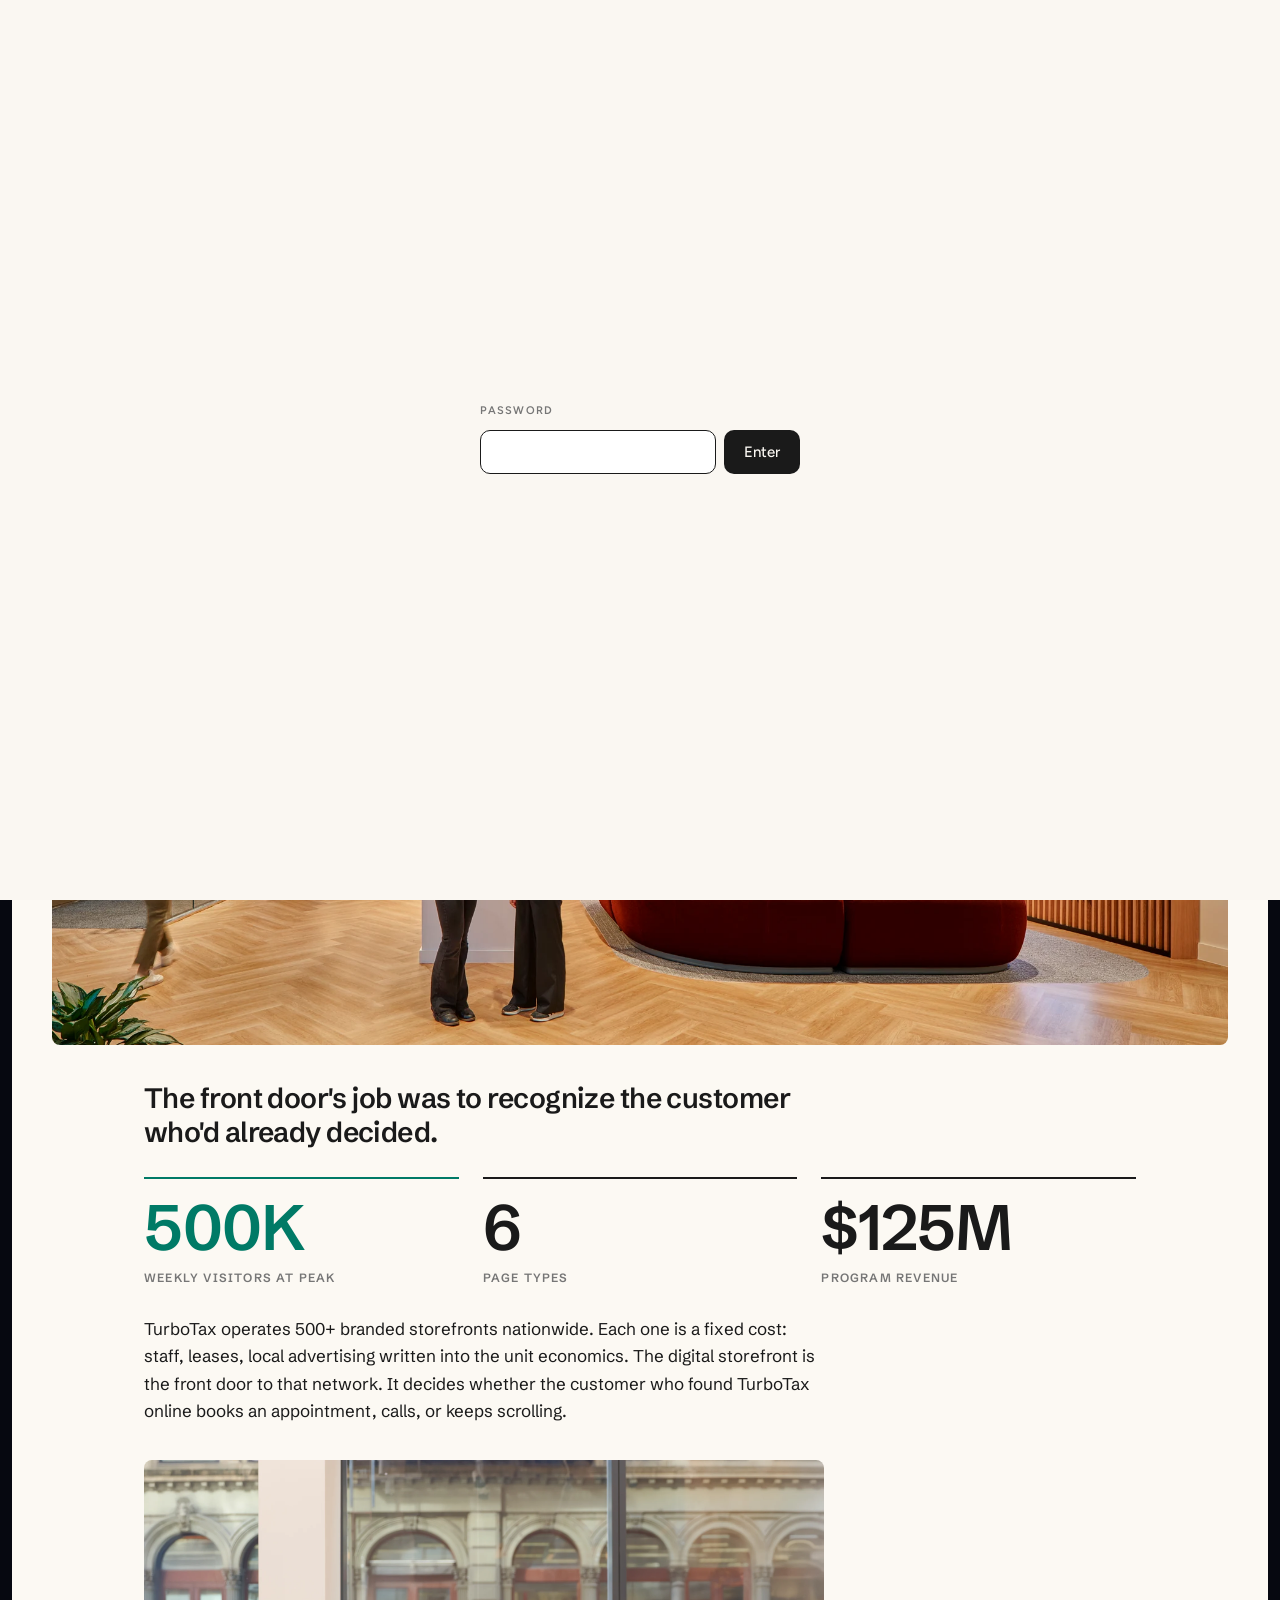
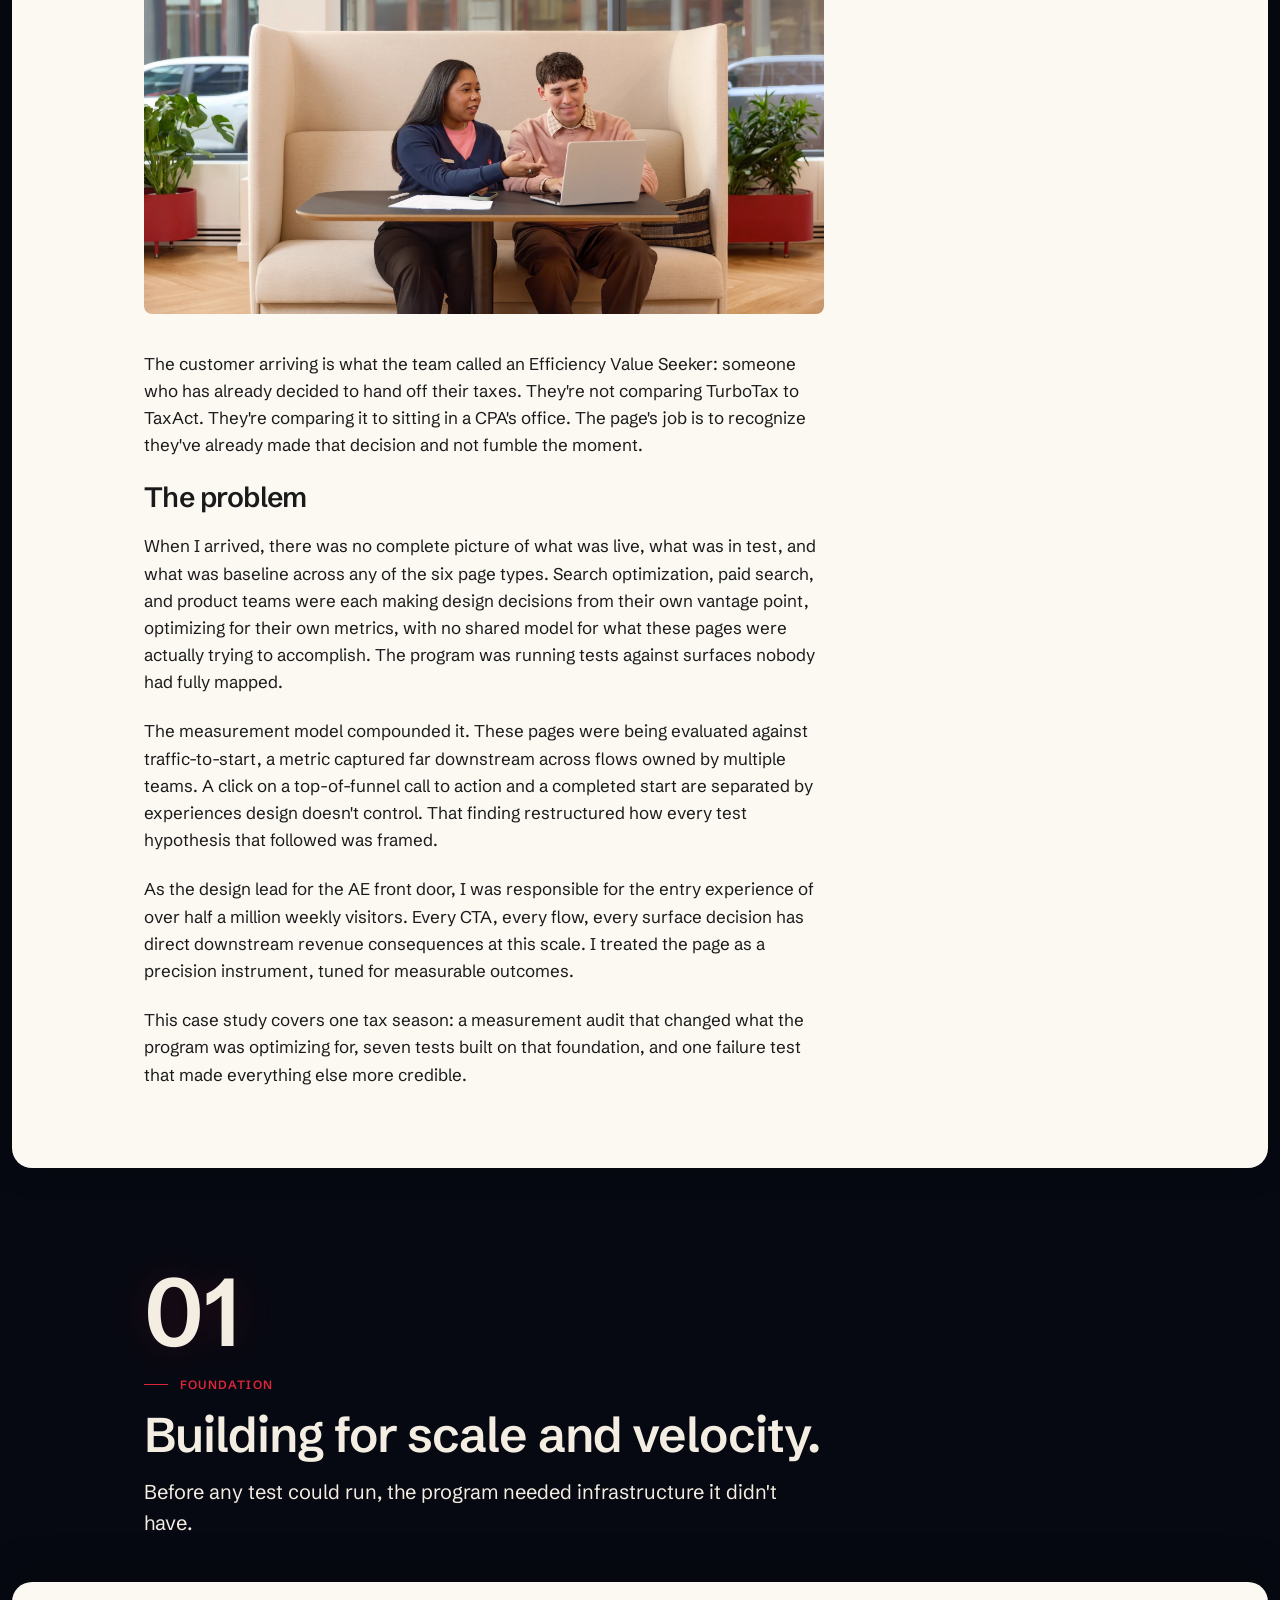
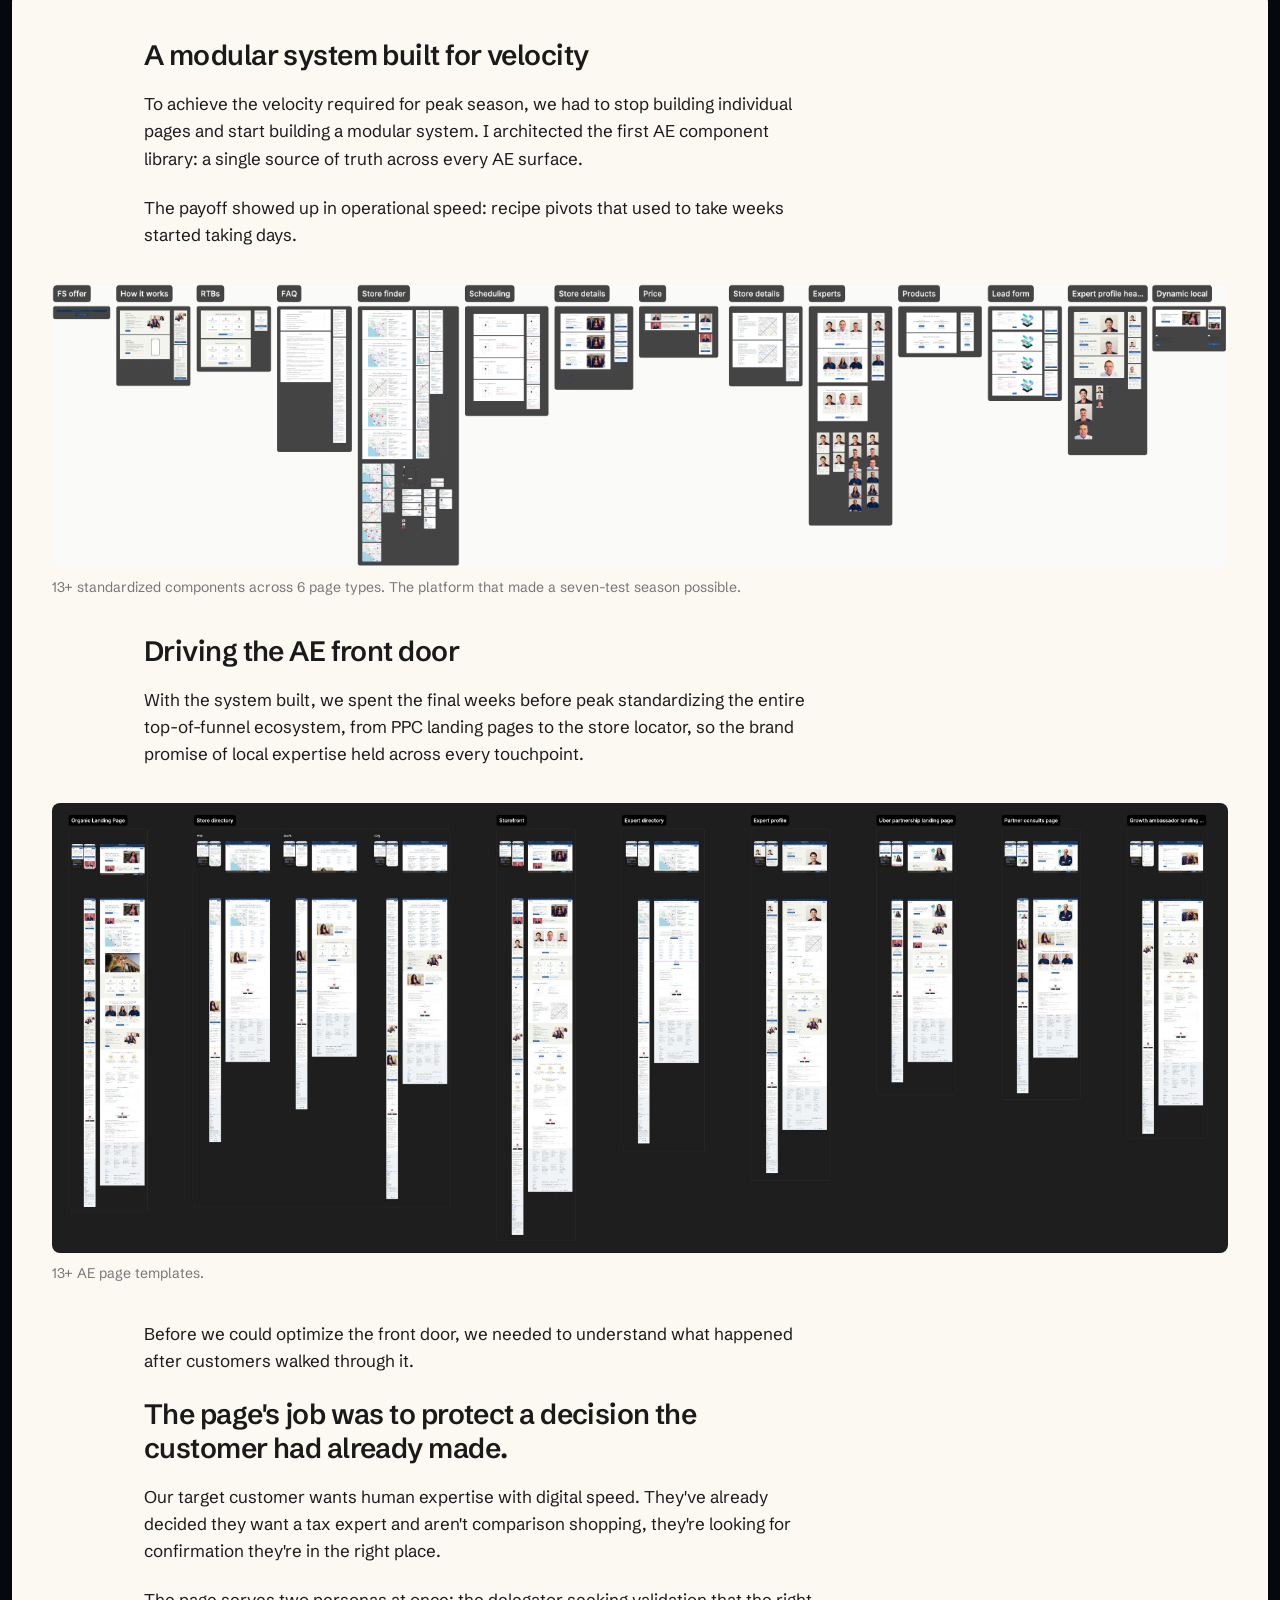
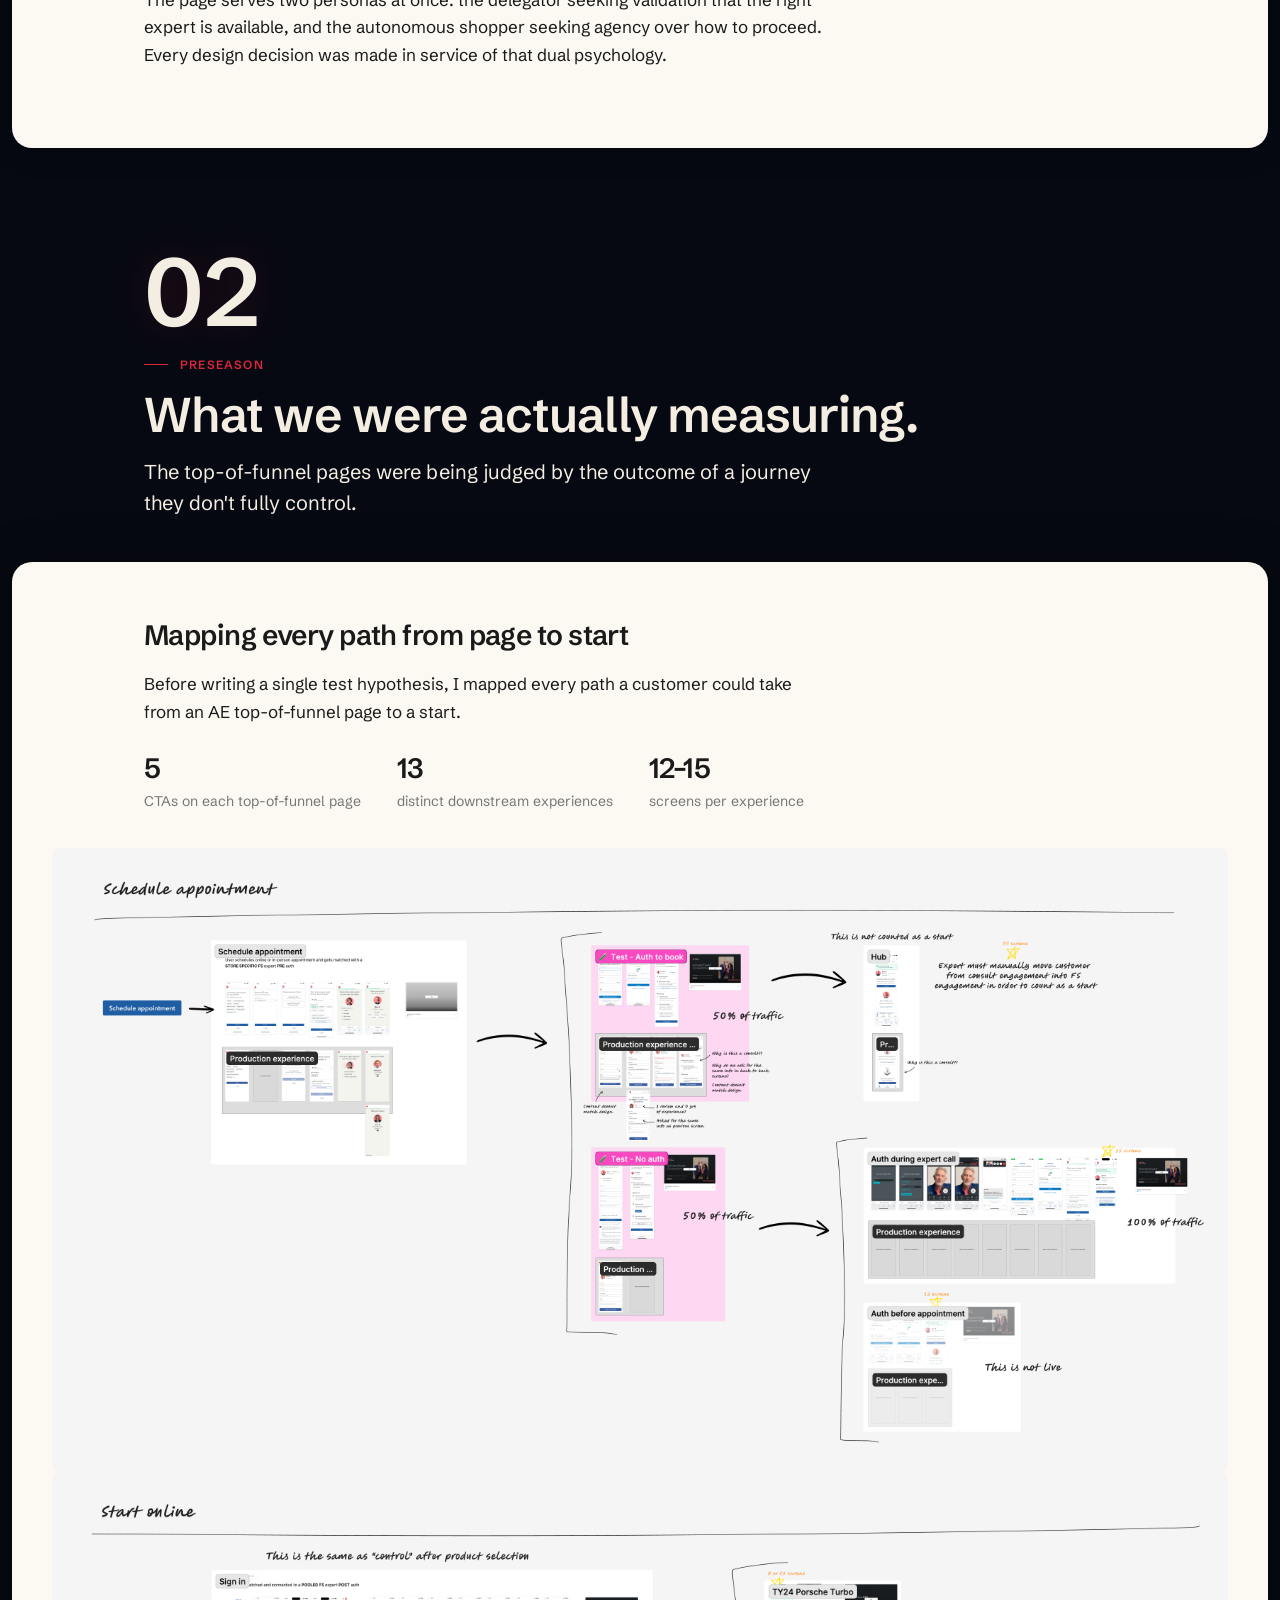
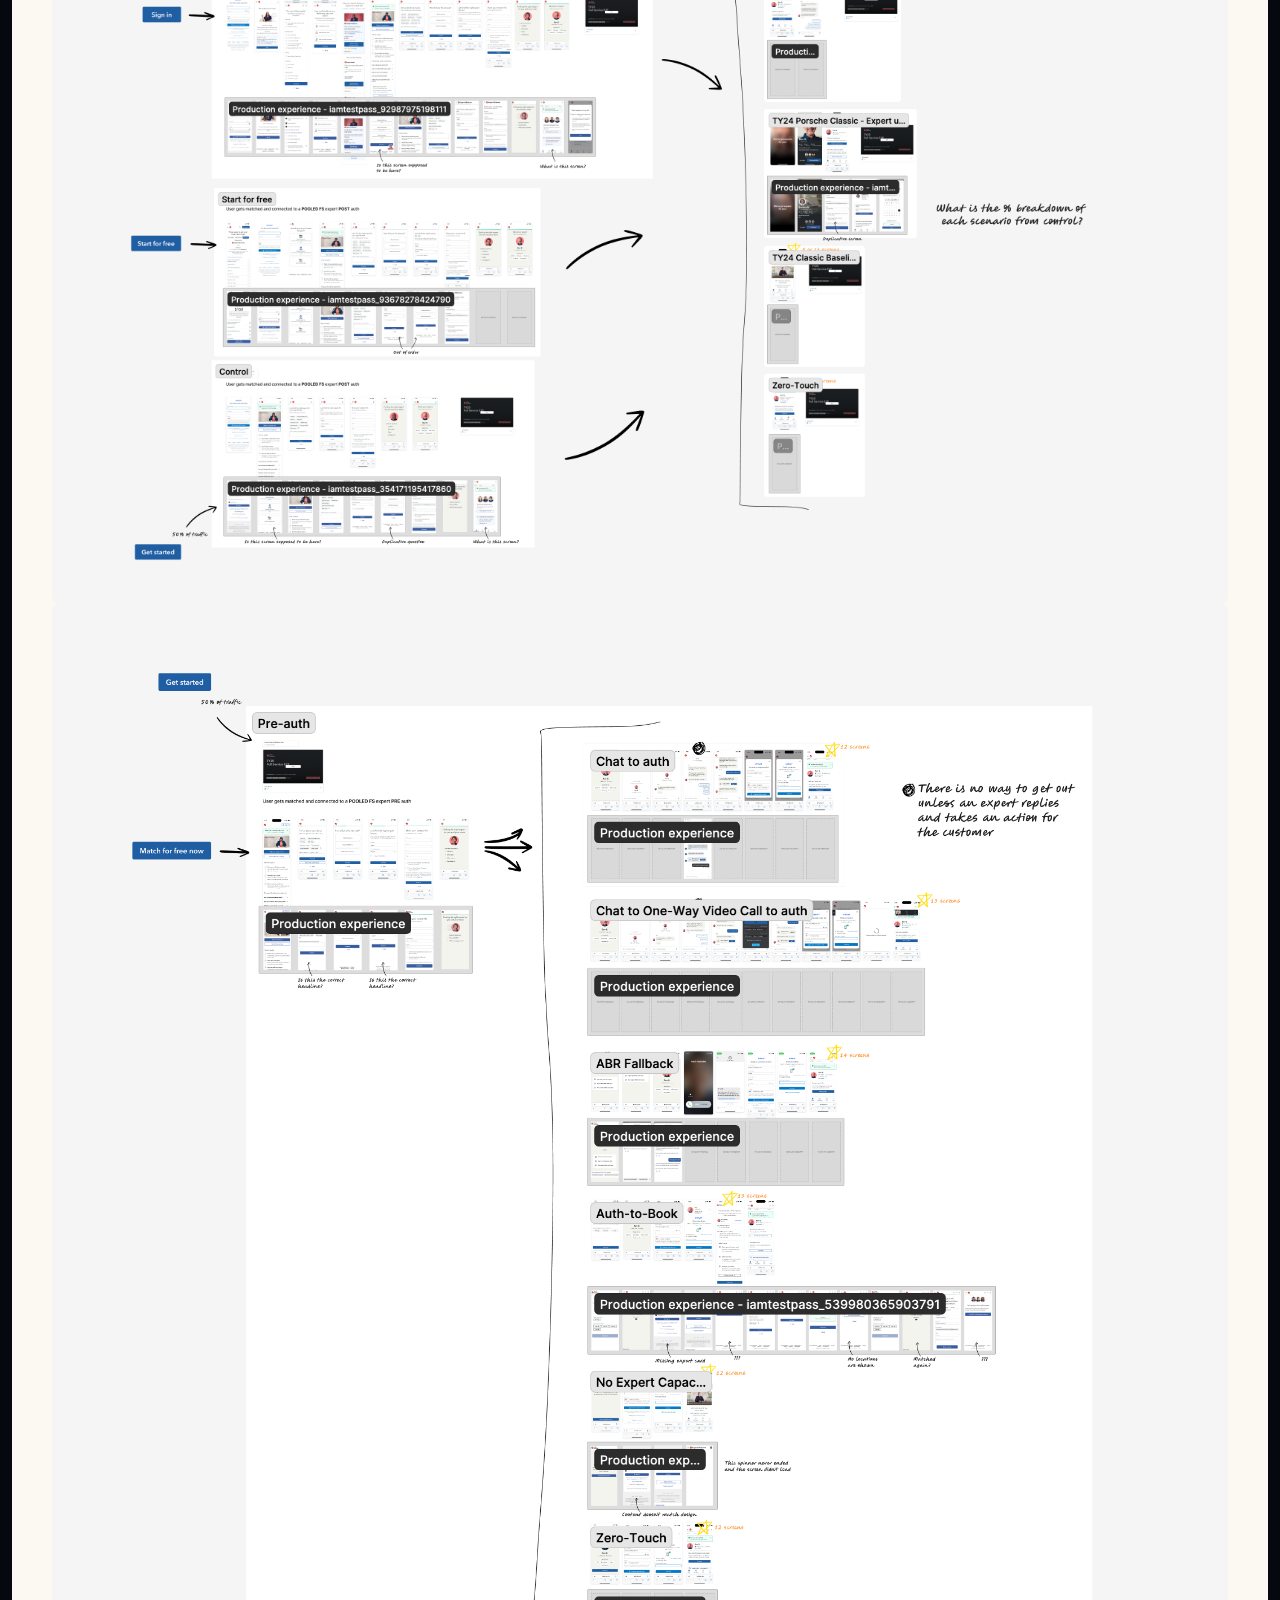
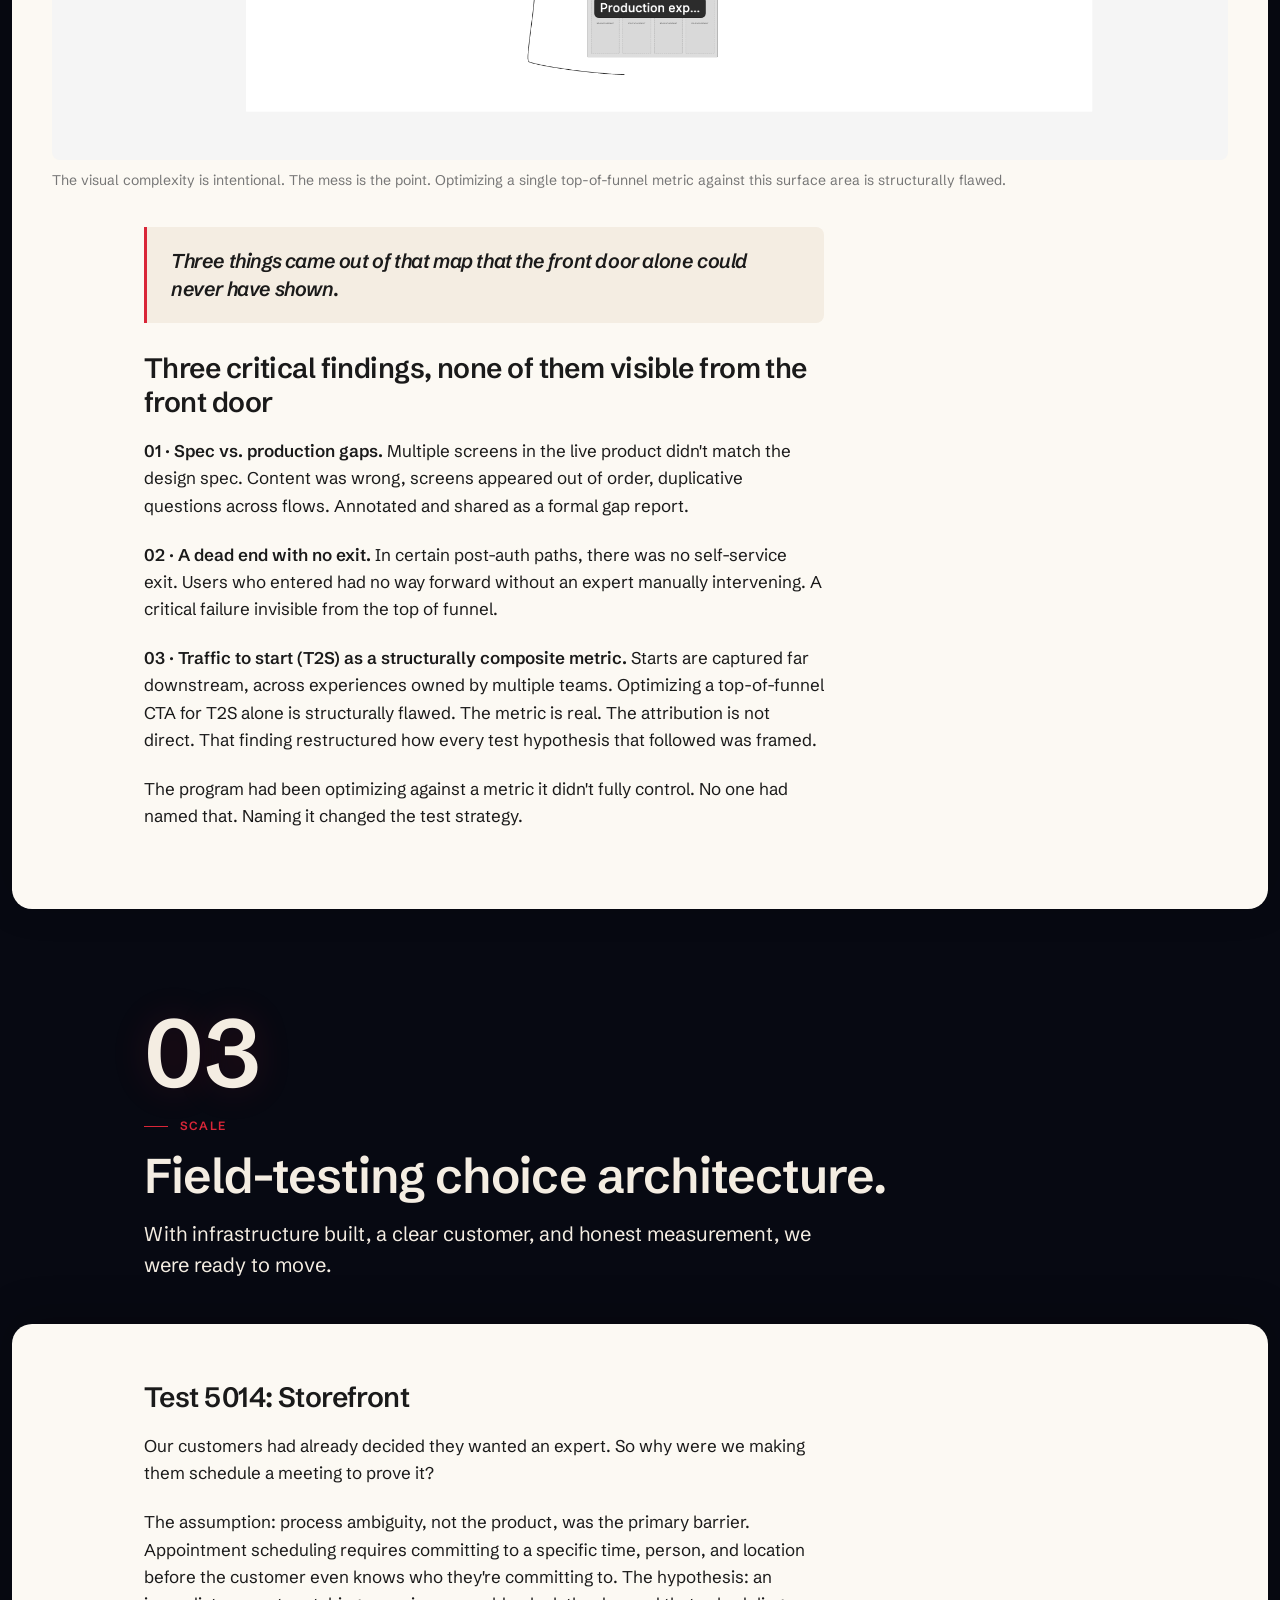
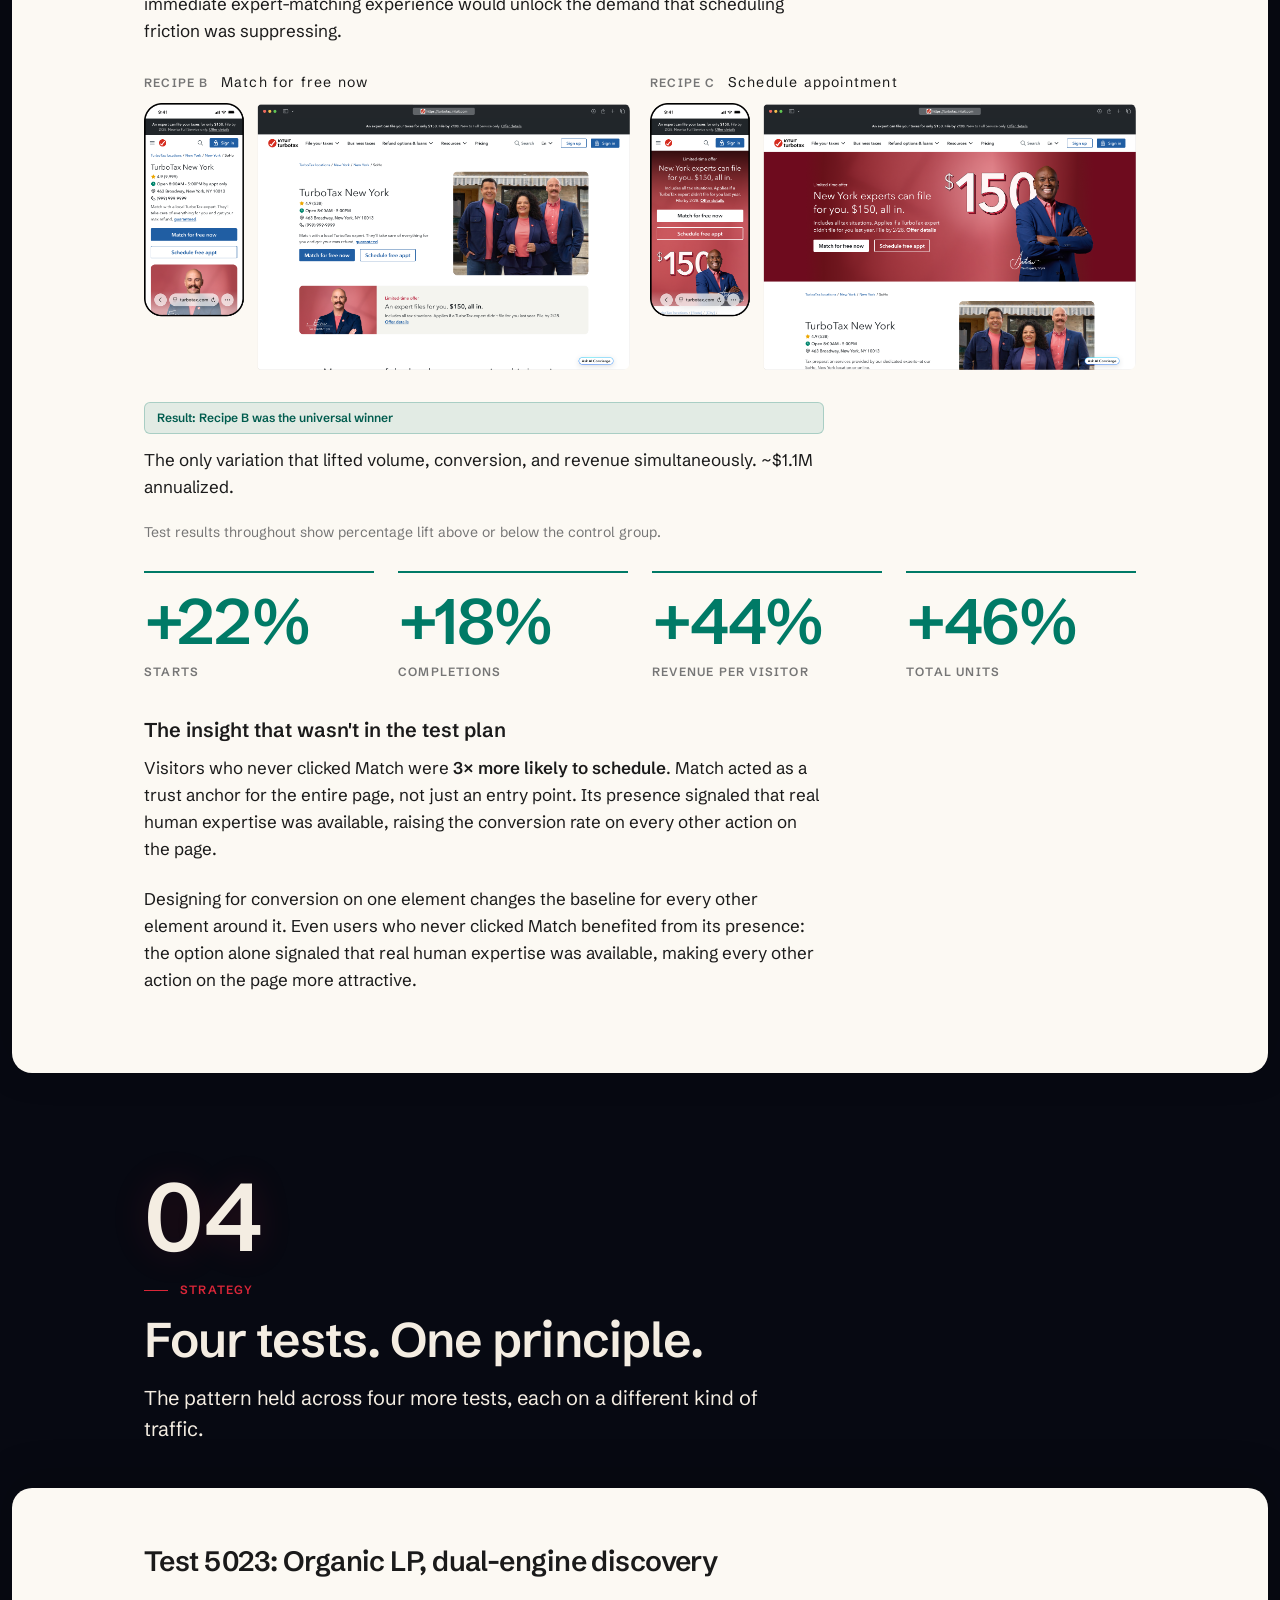
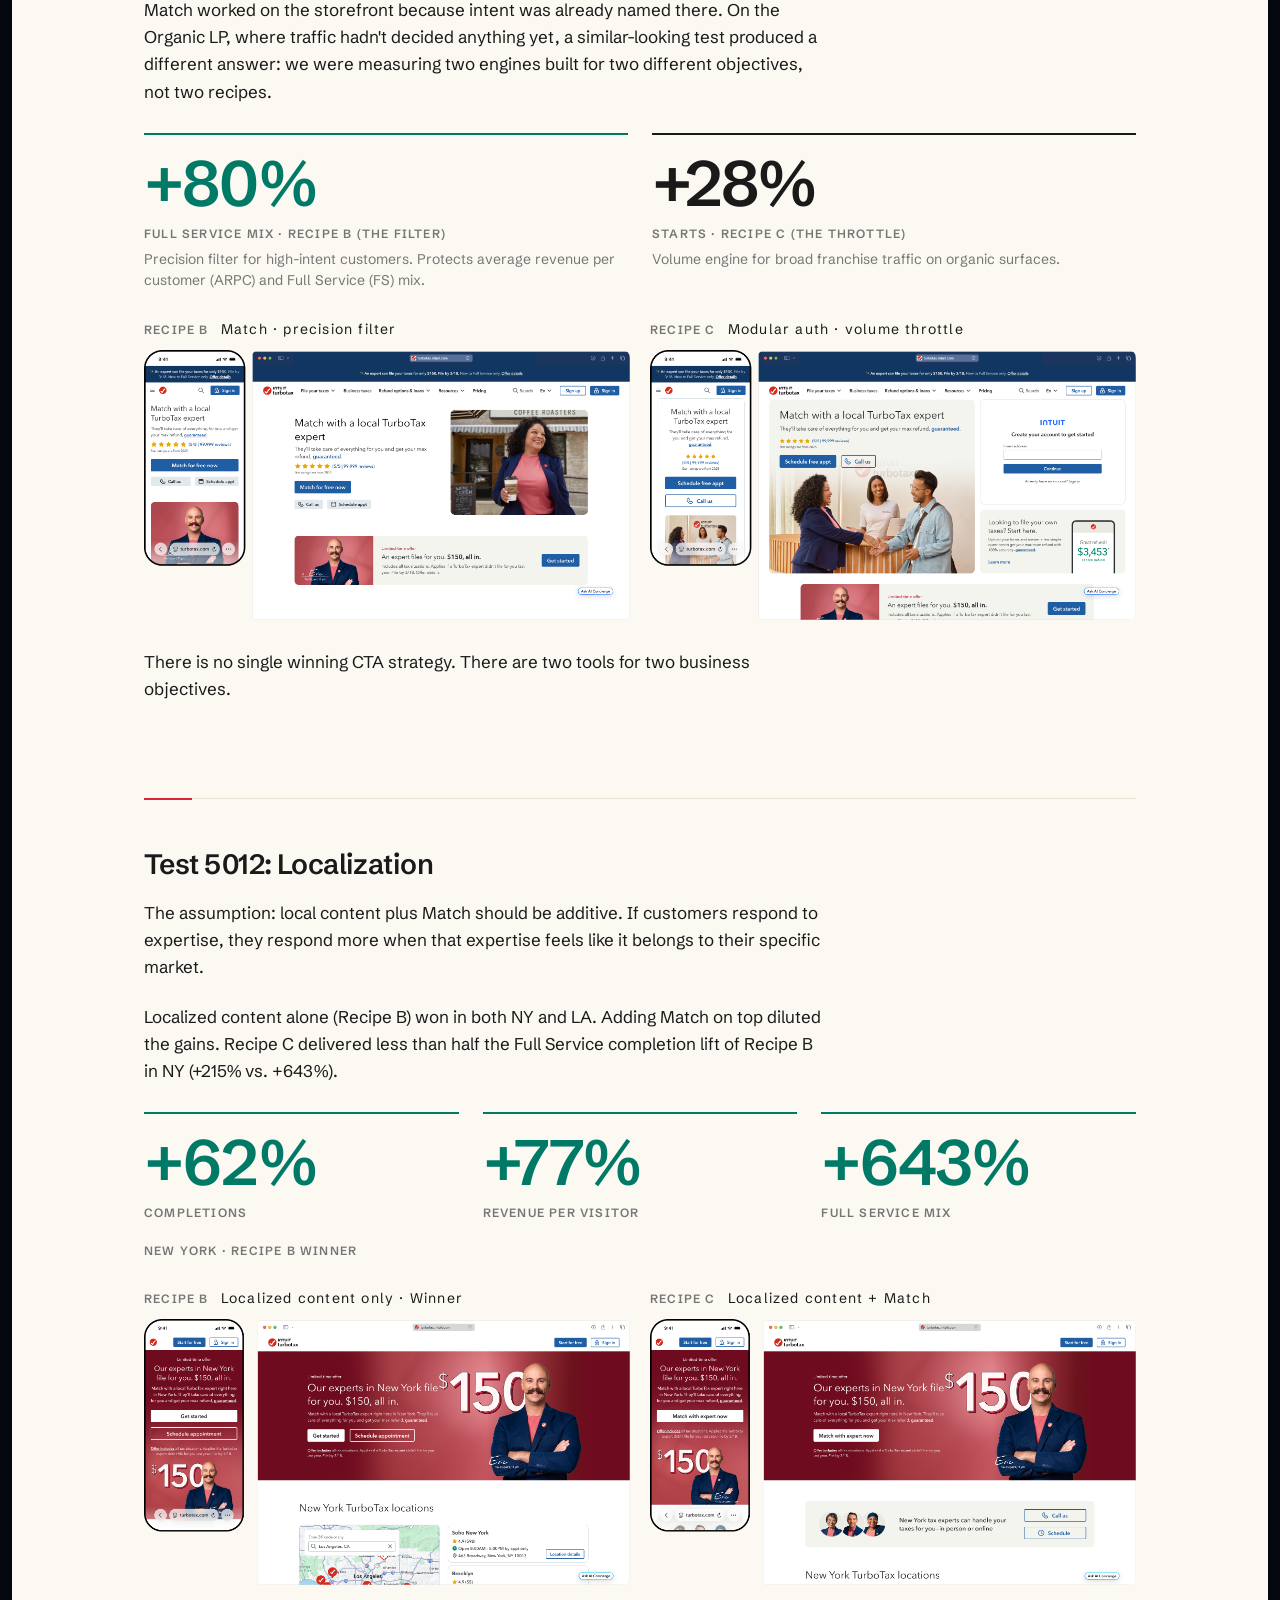
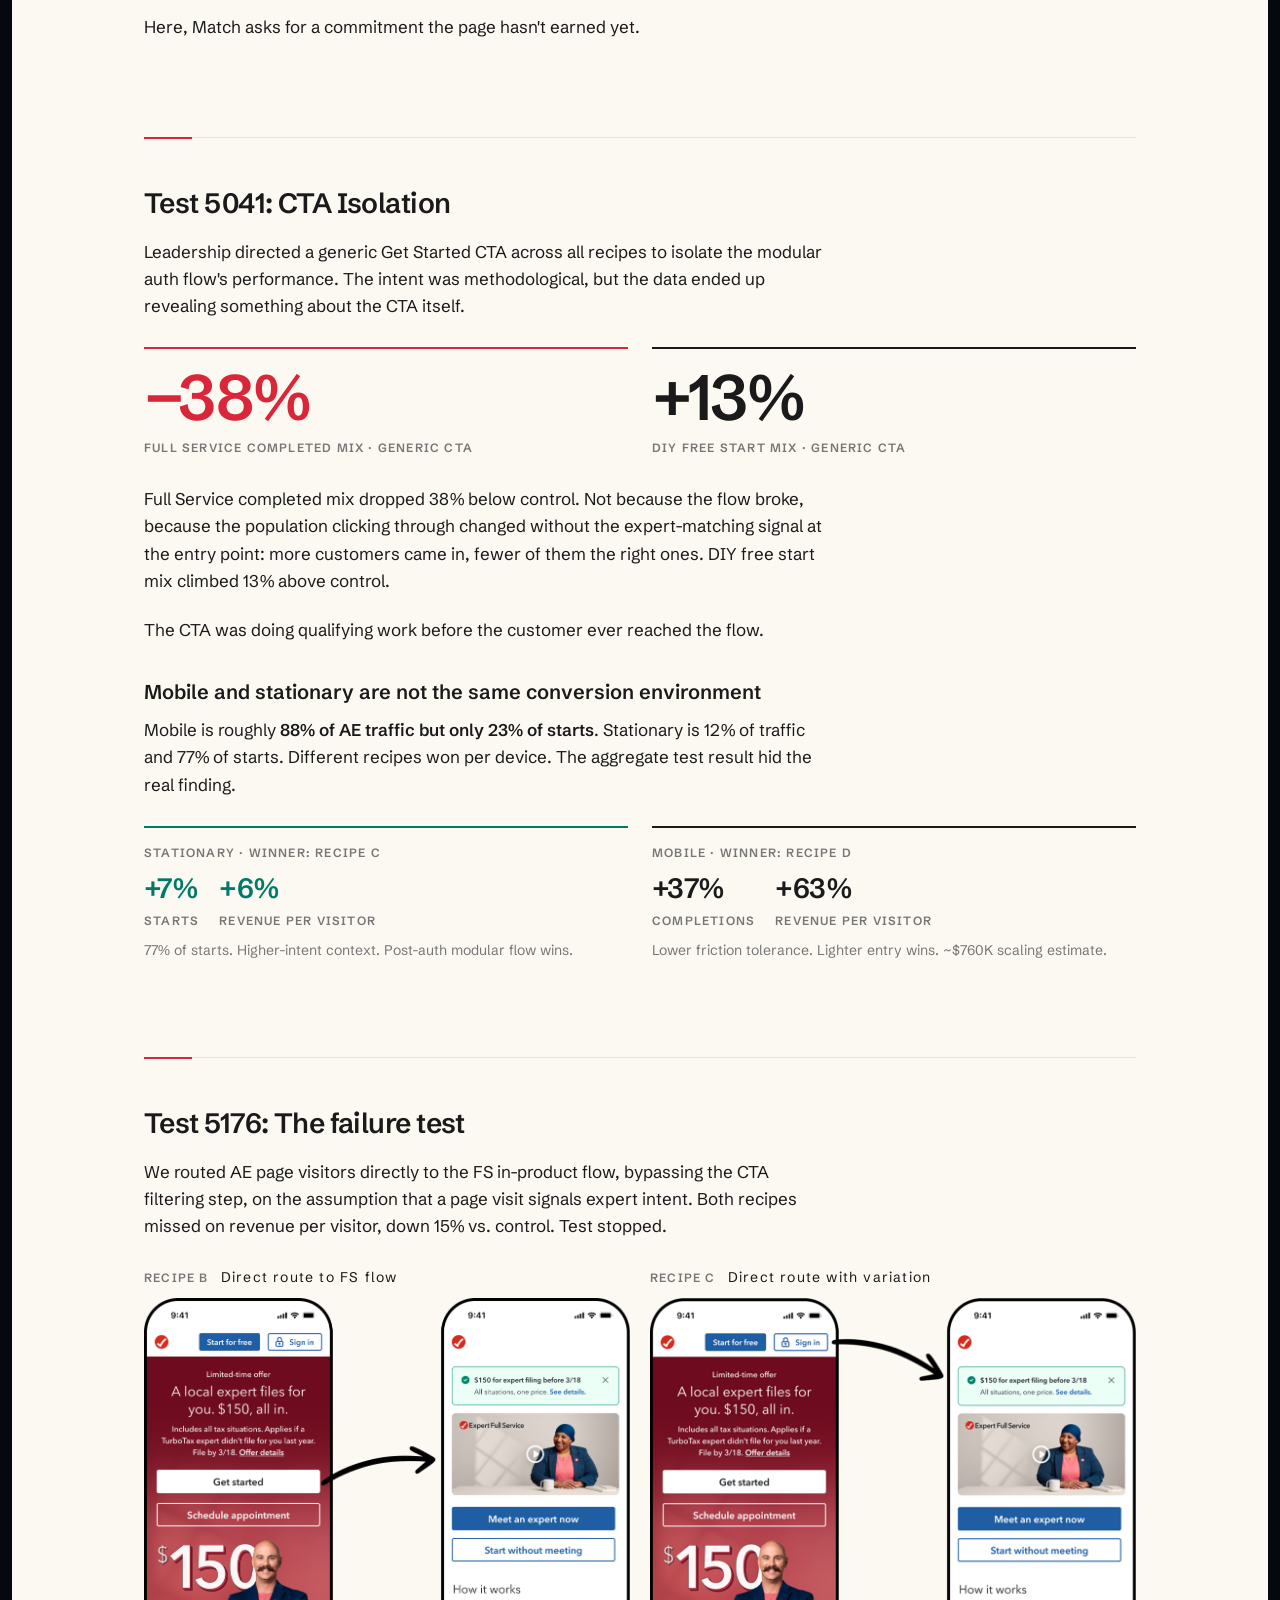
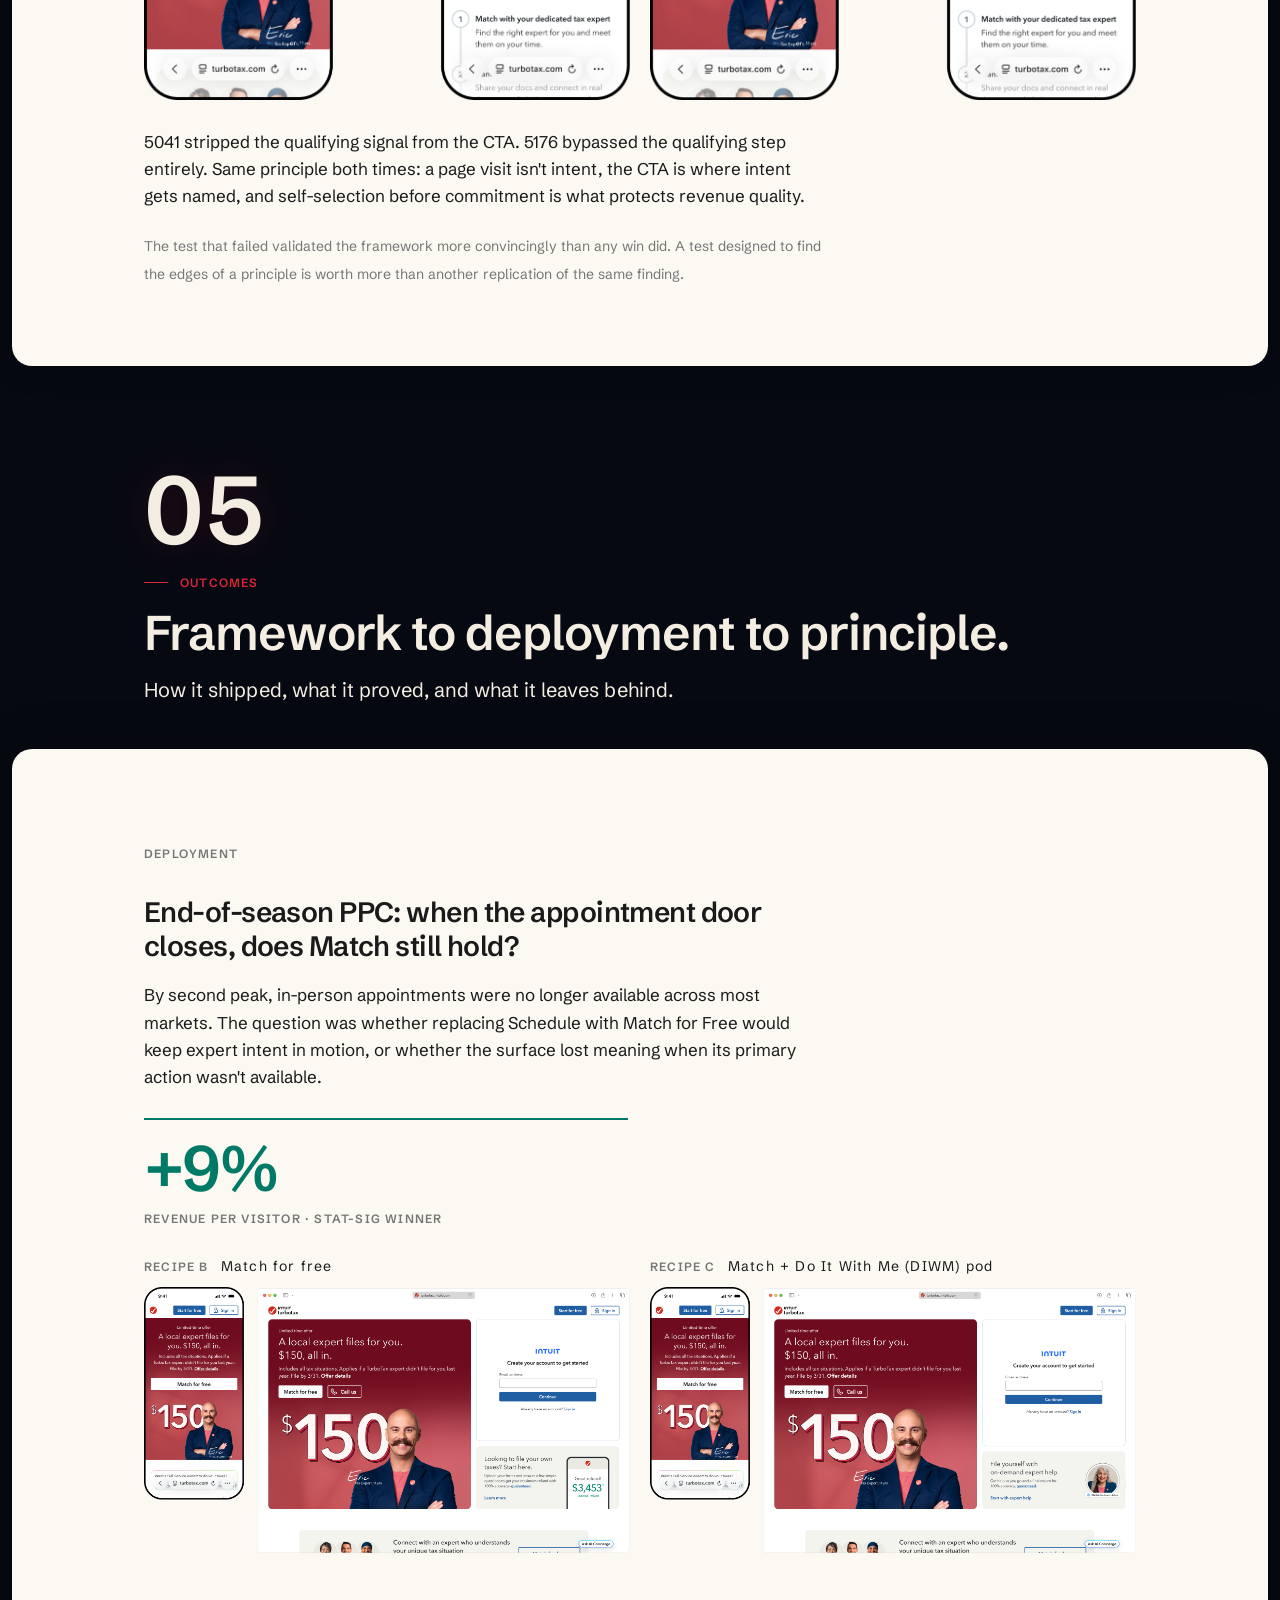
==== commit 2356aacf: "Fix banned words and duplicate closer flagged in AE/Business Tax leverage and end-to-end are both on" ====
--- a/ae-tof.html
+++ b/ae-tof.html
@@ -52,15 +52,10 @@
       pointer-events: none;
       overflow: hidden;
       background-color: #070912;
-      background-repeat: no-repeat, no-repeat, no-repeat, repeat-y, repeat-y;
-      background-position: top, top, top, top, top;
-      background-size: 100% 400svh, 100% 400svh, 100% 400svh, 100% 150svh, 100% 190svh;
       background-image:
         radial-gradient(ellipse at 85% 15%, rgba(30,85,200,0.50) 0%, transparent 55%),
         radial-gradient(ellipse at 90% 85%, rgba(15,135,135,0.44) 0%, transparent 50%),
-        radial-gradient(ellipse at 10% 50%, rgba(50,40,165,0.28) 0%, transparent 46%),
-        radial-gradient(ellipse at 80% 50%, rgba(30,85,200,0.22) 0%, transparent 62%),
-        radial-gradient(ellipse at 20% 50%, rgba(15,135,135,0.18) 0%, transparent 62%);
+        radial-gradient(ellipse at 10% 50%, rgba(50,40,165,0.28) 0%, transparent 46%);
     }
     @media (hover: hover) and (pointer: fine) {
       #starfield { position: fixed; }
@@ -570,7 +565,7 @@
 </head>
 <body>
   <script src="password-gate.js"></script>
-  <script defer src="starfield.js?v=6"></script>
+  <script defer src="starfield.js?v=9"></script>
   <script src="lightbox.js"></script>
   <a href="index.html" class="cs-back caption">← Work</a>
   <nav class="cs-chap-nav" id="cs-chap-nav">
@@ -644,7 +639,7 @@
       <div class="card">
         <h3>A modular system built for velocity</h3>
         <p>To achieve the velocity required for peak season, we had to stop building individual pages and start building a modular system. I architected the first AE component library: a single source of truth across every AE surface.</p>
-        <p>The payoff showed up in operational leverage: recipe pivots that used to take weeks started taking days.</p>
+        <p>The payoff showed up in operational speed: recipe pivots that used to take weeks started taking days.</p>
         <figure>
           <img width="3366" height="808" loading="lazy" decoding="async" src="assets/ae-tof/infrastructure.png" alt="AE infrastructure overview">
           <figcaption>13+ standardized components across 6 page types. The platform that made a seven-test season possible.</figcaption>
@@ -950,9 +945,9 @@
 
       <div class="cs-section">
         <h3>What made it hard</h3>
-        <p>The program sat at an intersection of too many teams with legitimate but competing interests: search optimization, paid search, expert matching, Full Service product, content design, and engineering all had access to these pages and all measured success differently. The design approver role I held formally was structurally real but operationally contested. Mandates arrived from senior leadership that overrode working agreements already in place.</p>
-        <p>Search and content teams redesigned approved pages without design involvement after senior leadership and VP approval had already been secured. Two weeks of design time went to search optimization feature work with no committed path to production, a risk flagged at kickoff that proceeded anyway. I documented the breakdown formally. The documentation created accountability but didn't recover the time or the design coherence of the pages that shipped without it.</p>
-        <p>The documentation debt made everything harder. The program was running tests against a baseline nobody had fully mapped. Building a complete end-to-end audit under two-day time pressure for a VP review was what made the rest of the season coherent, but it consumed capacity that should have been available from day one.</p>
+        <p>The program sat at an intersection of too many teams with legitimate but competing interests: search optimization, paid search, expert matching, Full Service product, content design, and engineering all had access to these pages and all measured success differently. The design approver role I held formally was structurally real but operationally contested, since a program with this many stakeholders had no shared governance model for when design sign-off was final and when it wasn't.</p>
+        <p>Approved pages sometimes got redesigned without design involvement, even after sign-off had already been secured. Two weeks of design time went to search optimization feature work with no committed path to production, a risk flagged at kickoff that proceeded anyway. I documented the breakdown formally, which created accountability going forward but didn't recover the time or the design coherence of the pages that had already shipped.</p>
+        <p>The documentation debt made everything harder. Test strategy was being set without a clear picture of the baseline it was measured against. Building a complete audit of every page, test, and baseline under two-day time pressure for a VP review was what made the rest of the season coherent, but it consumed capacity that should have been available from day one.</p>
       </div>
 
       <div class="cs-subsection-label label">Principles</div>
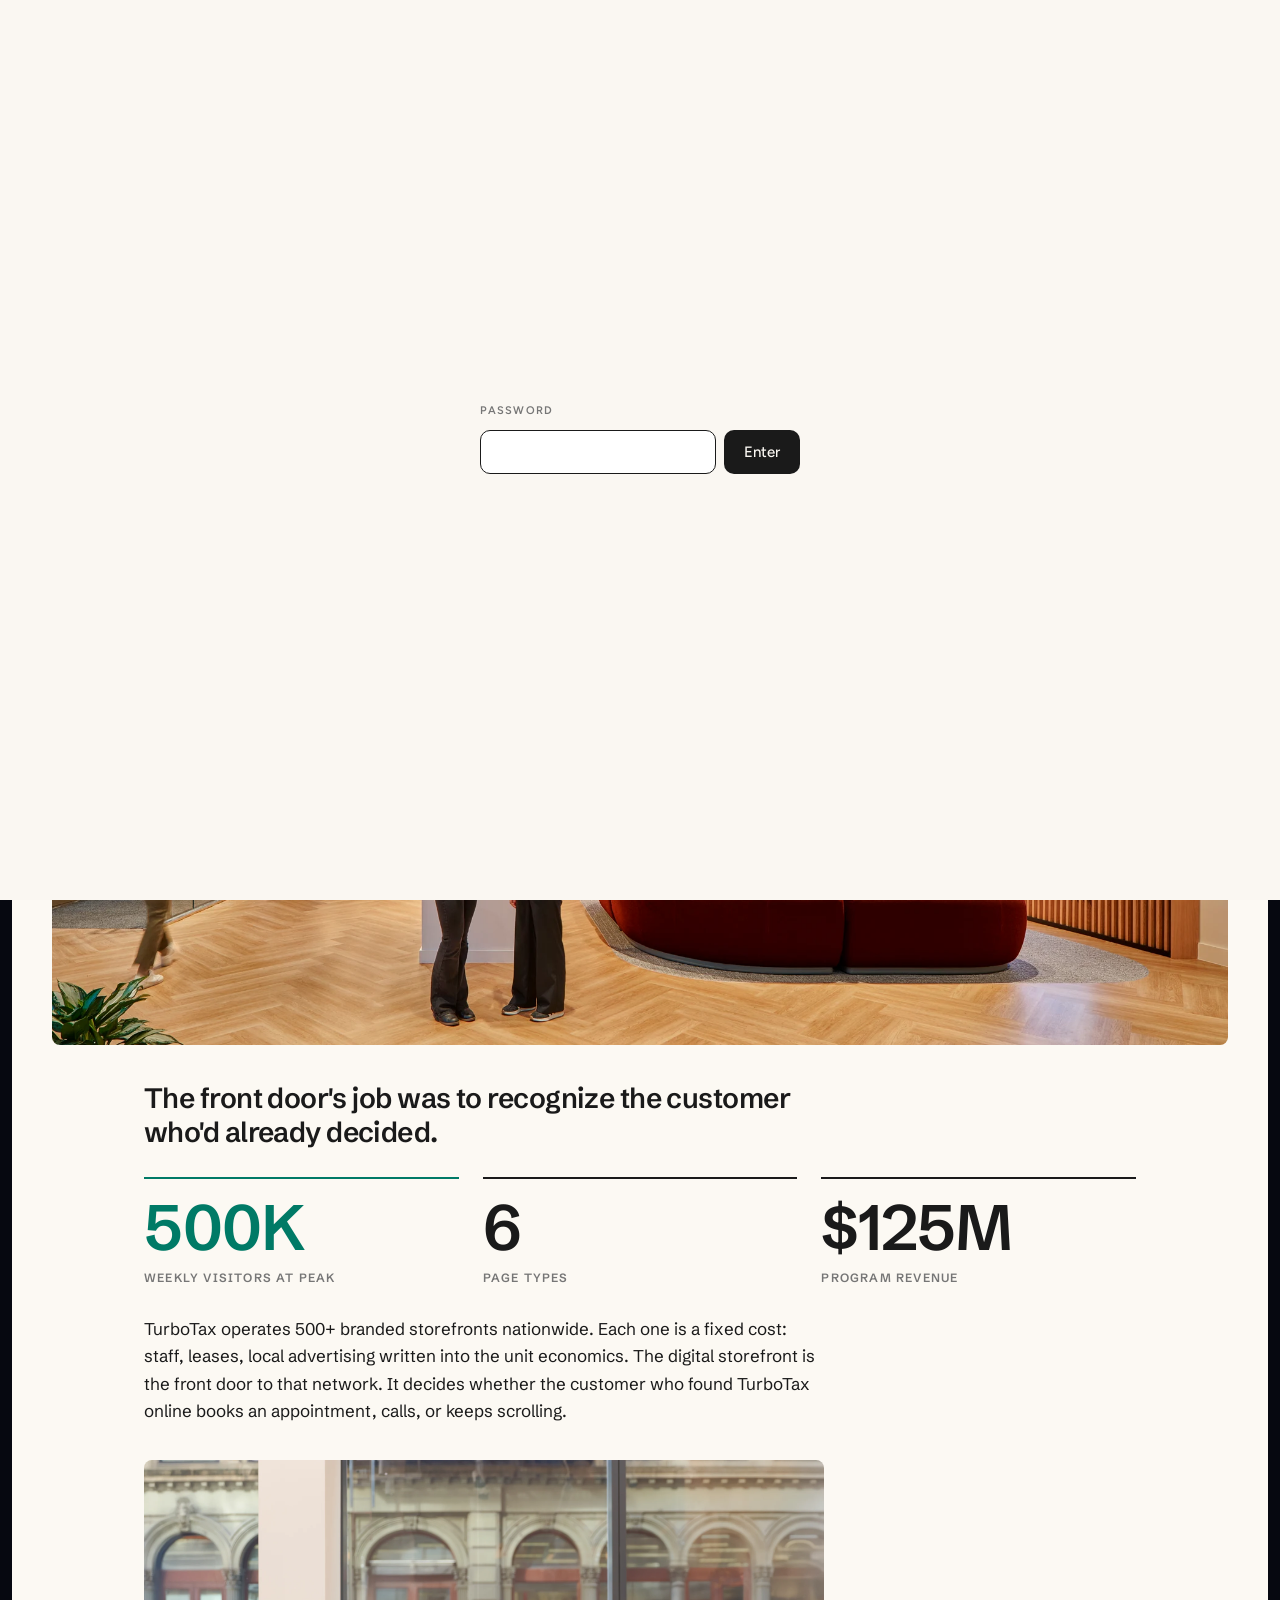
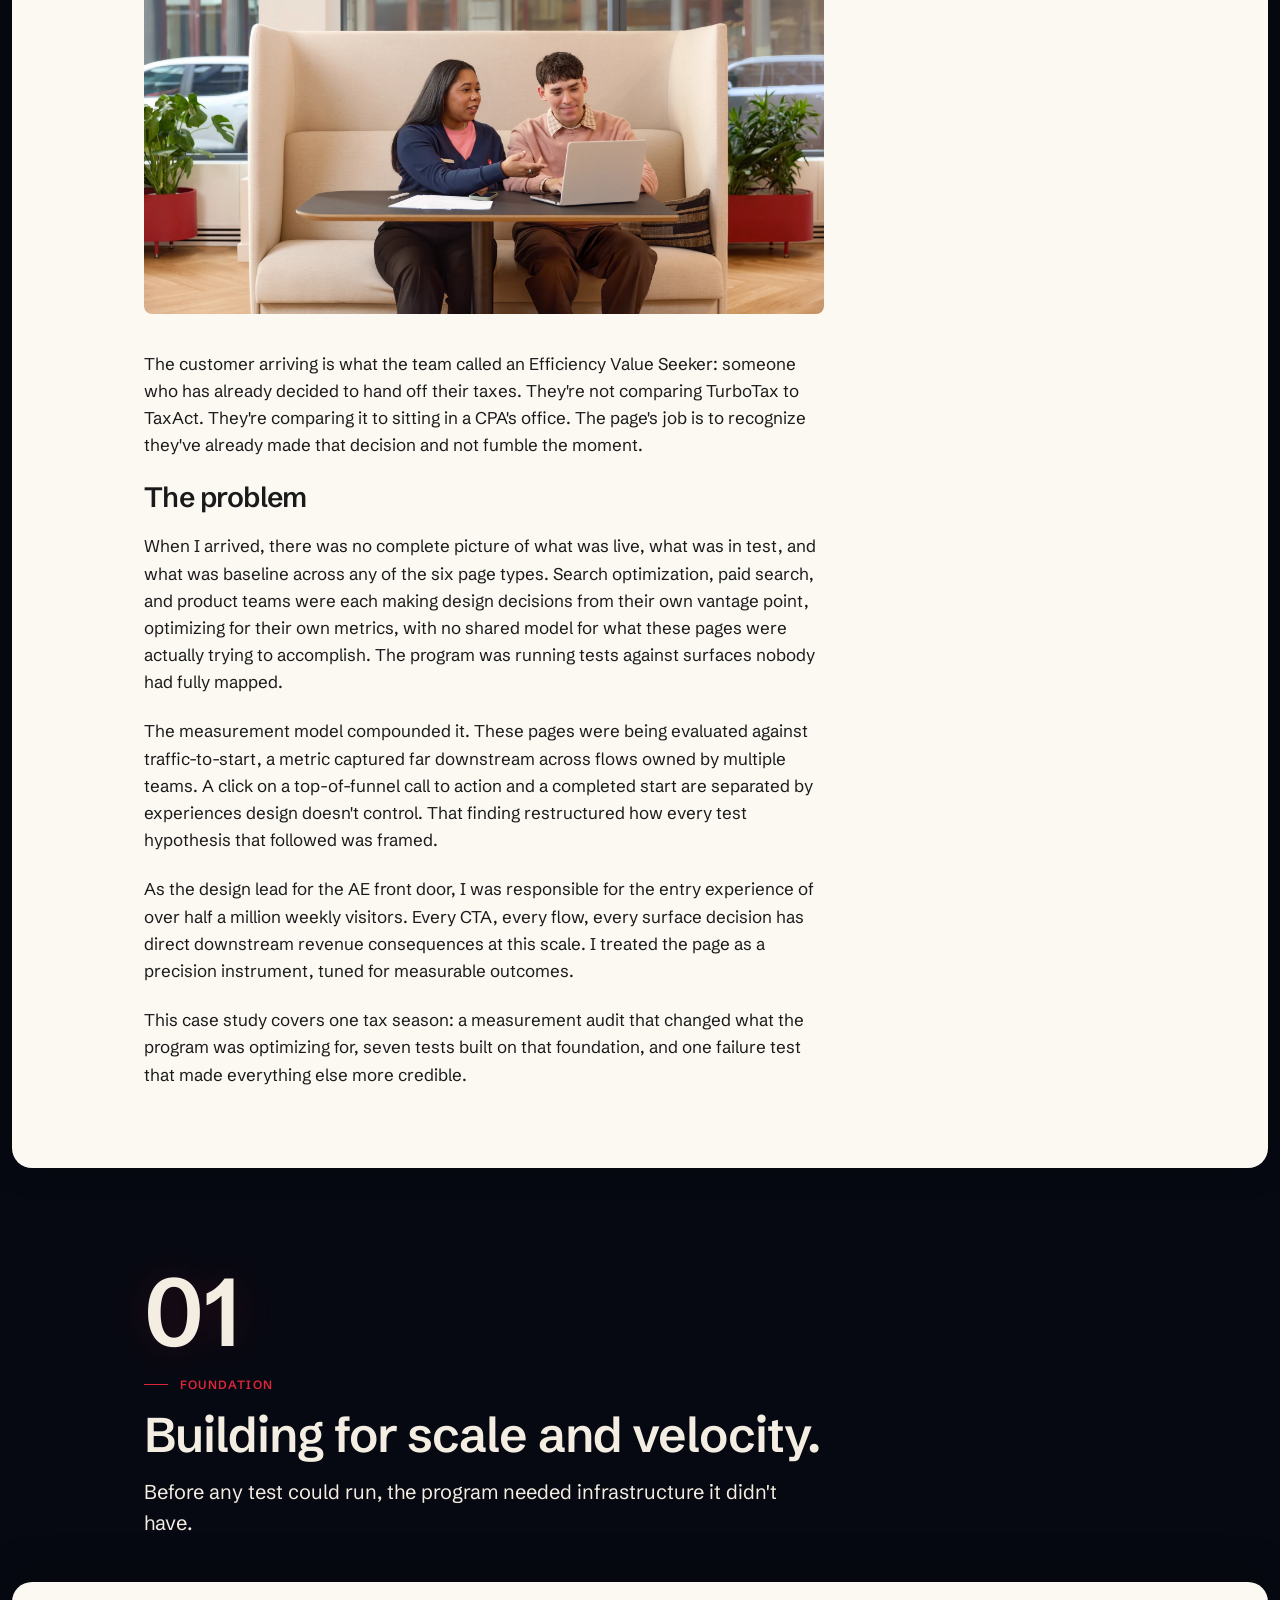
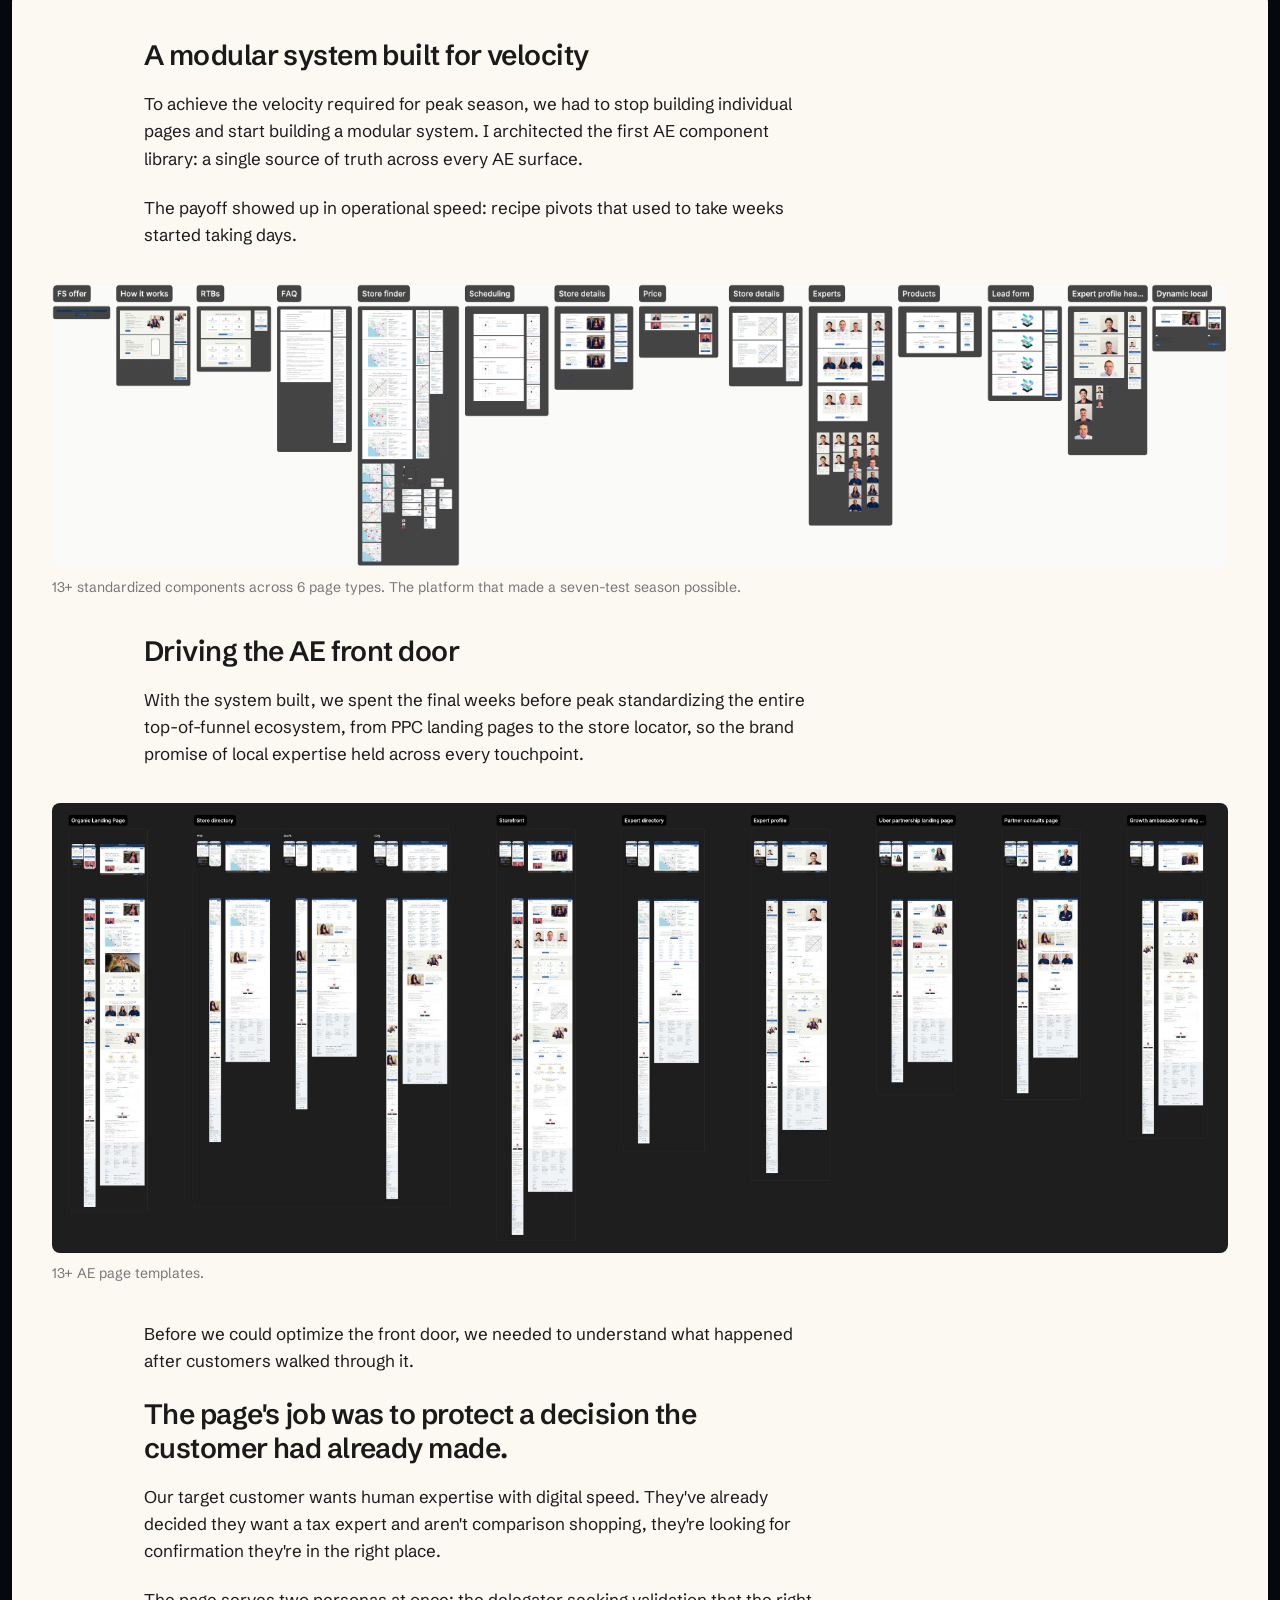
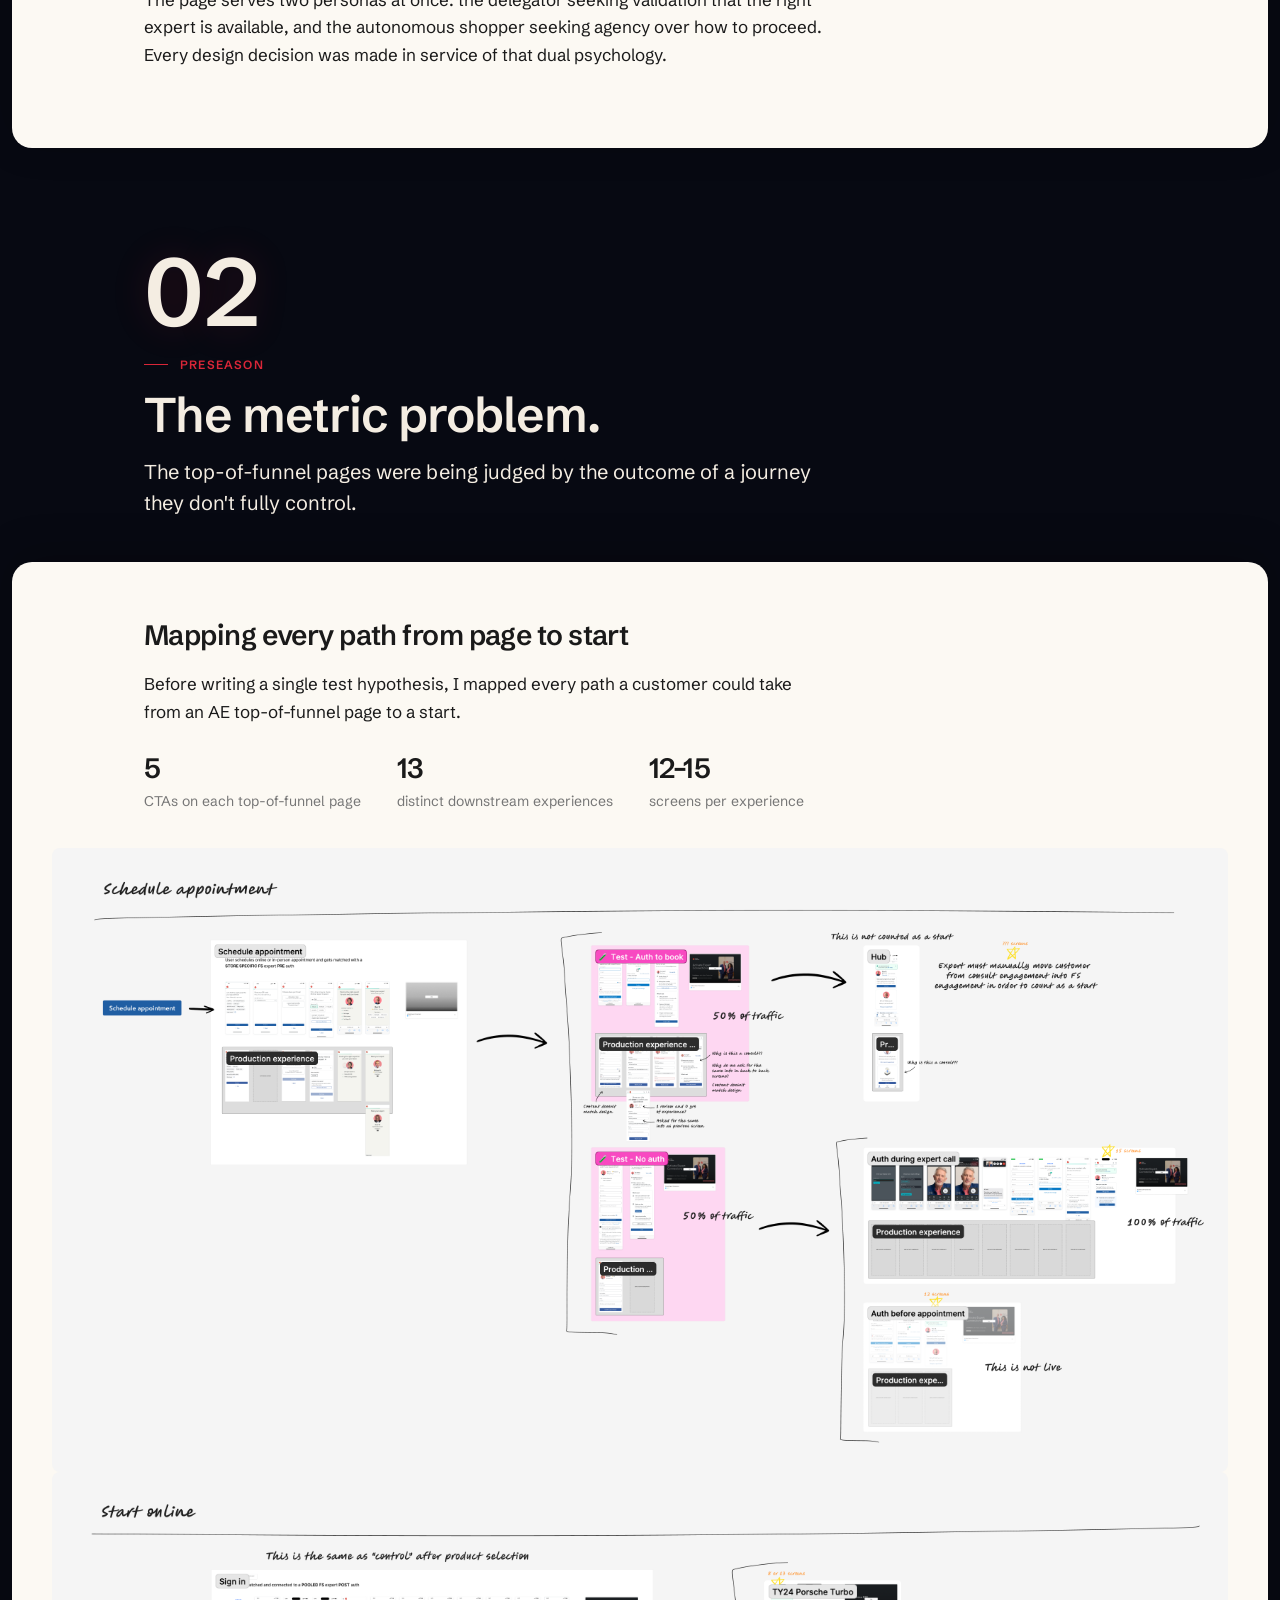
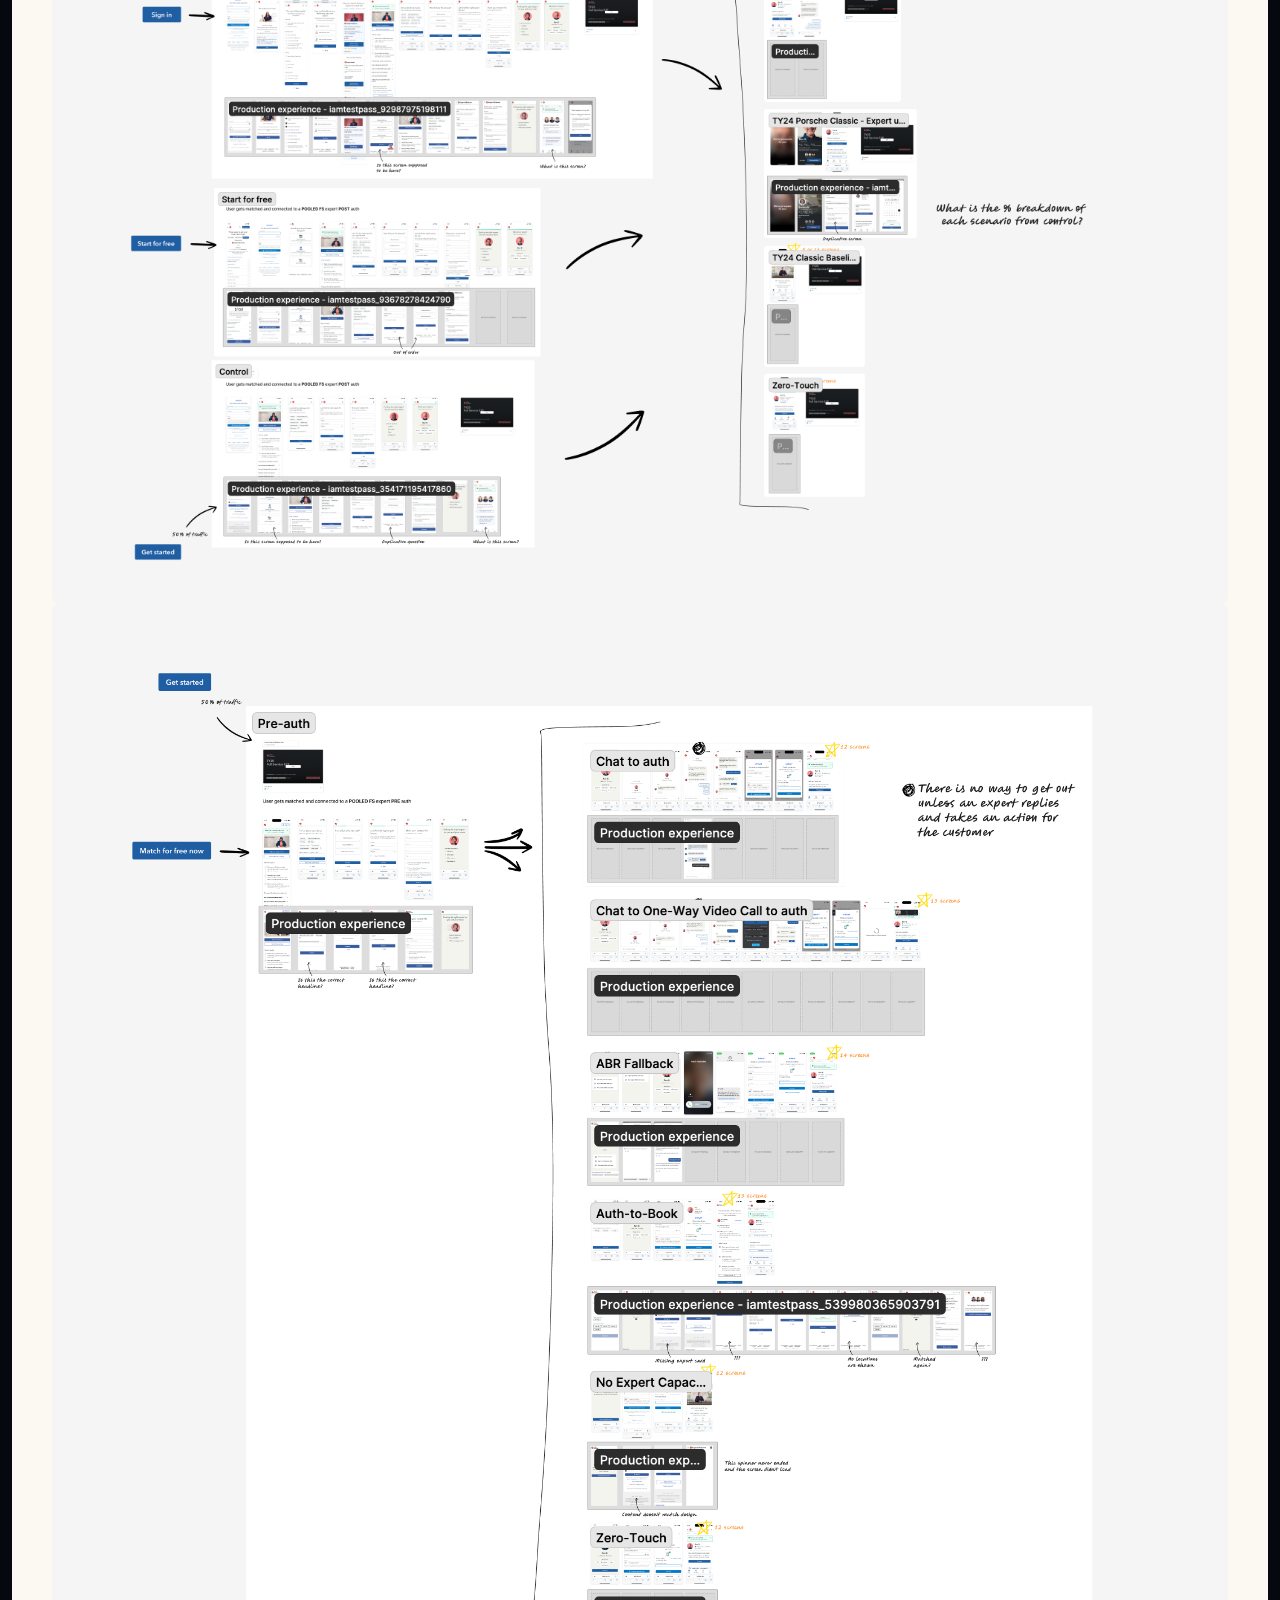
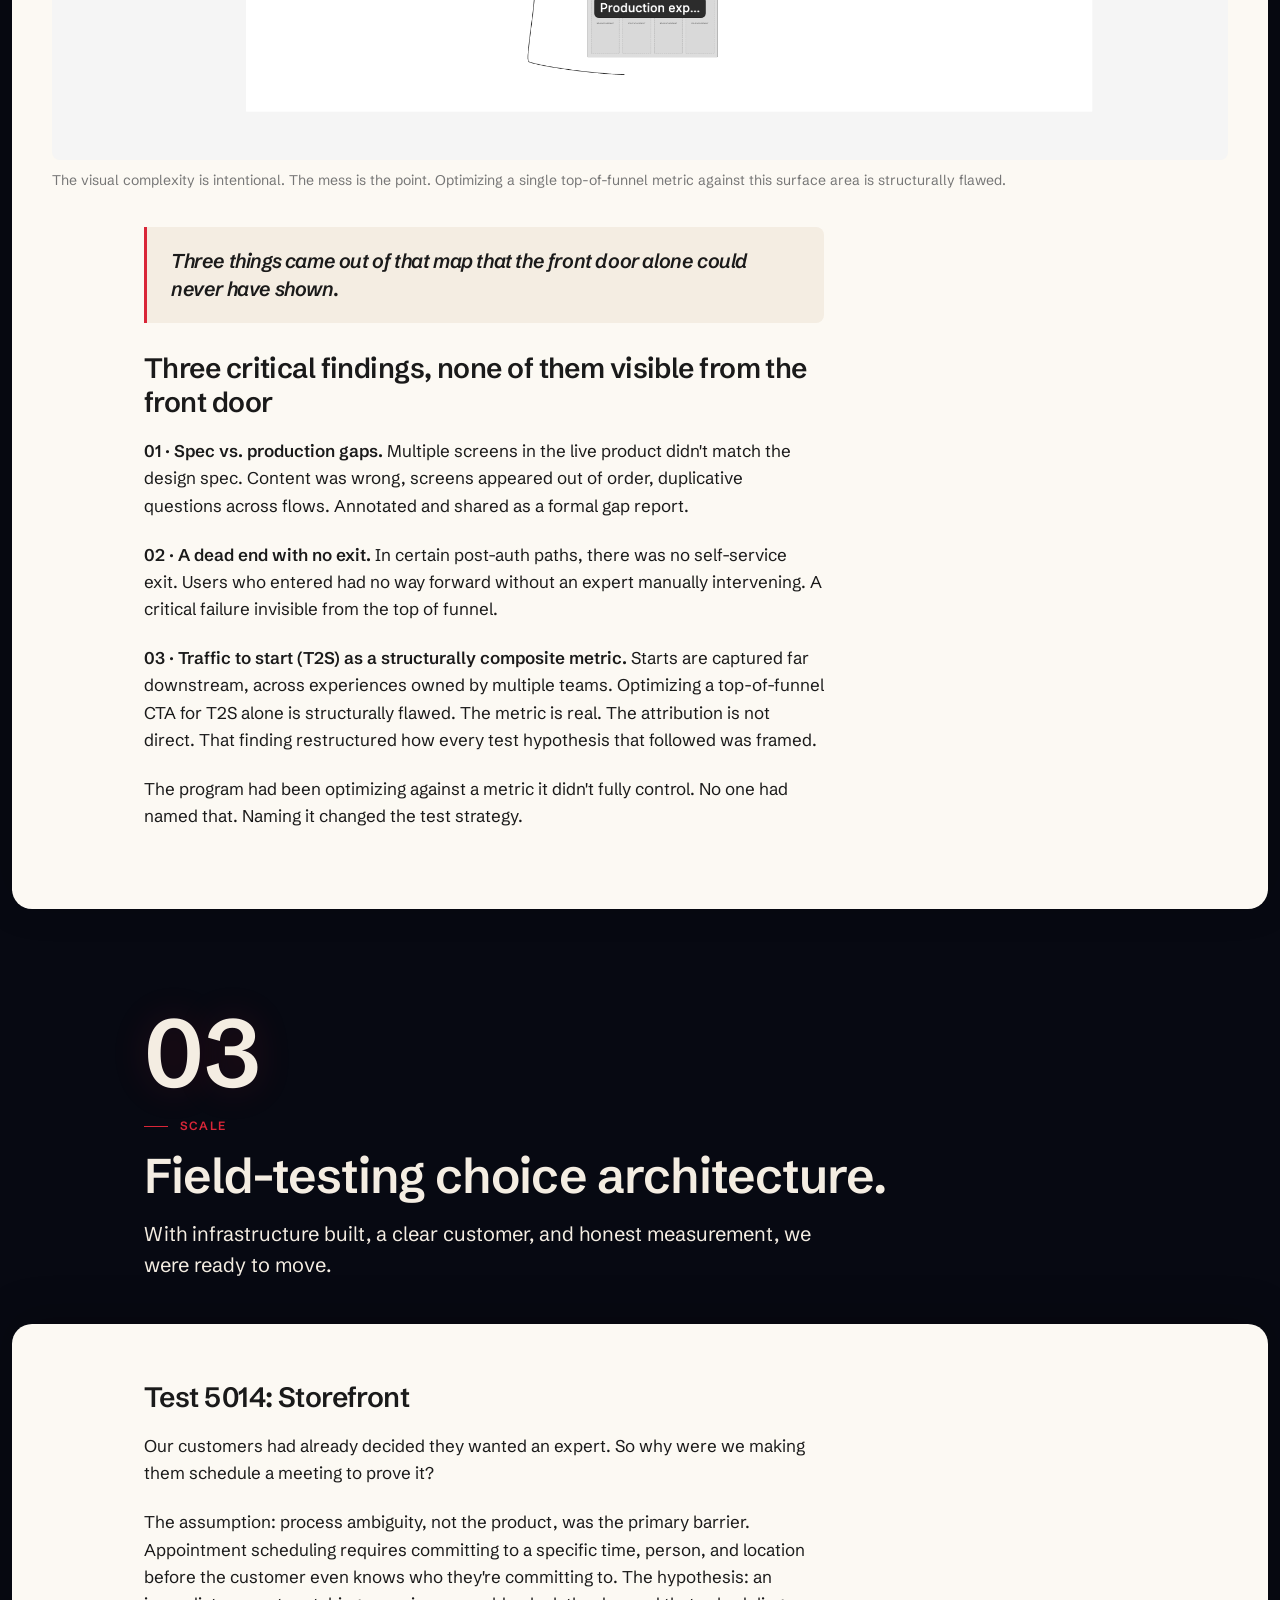
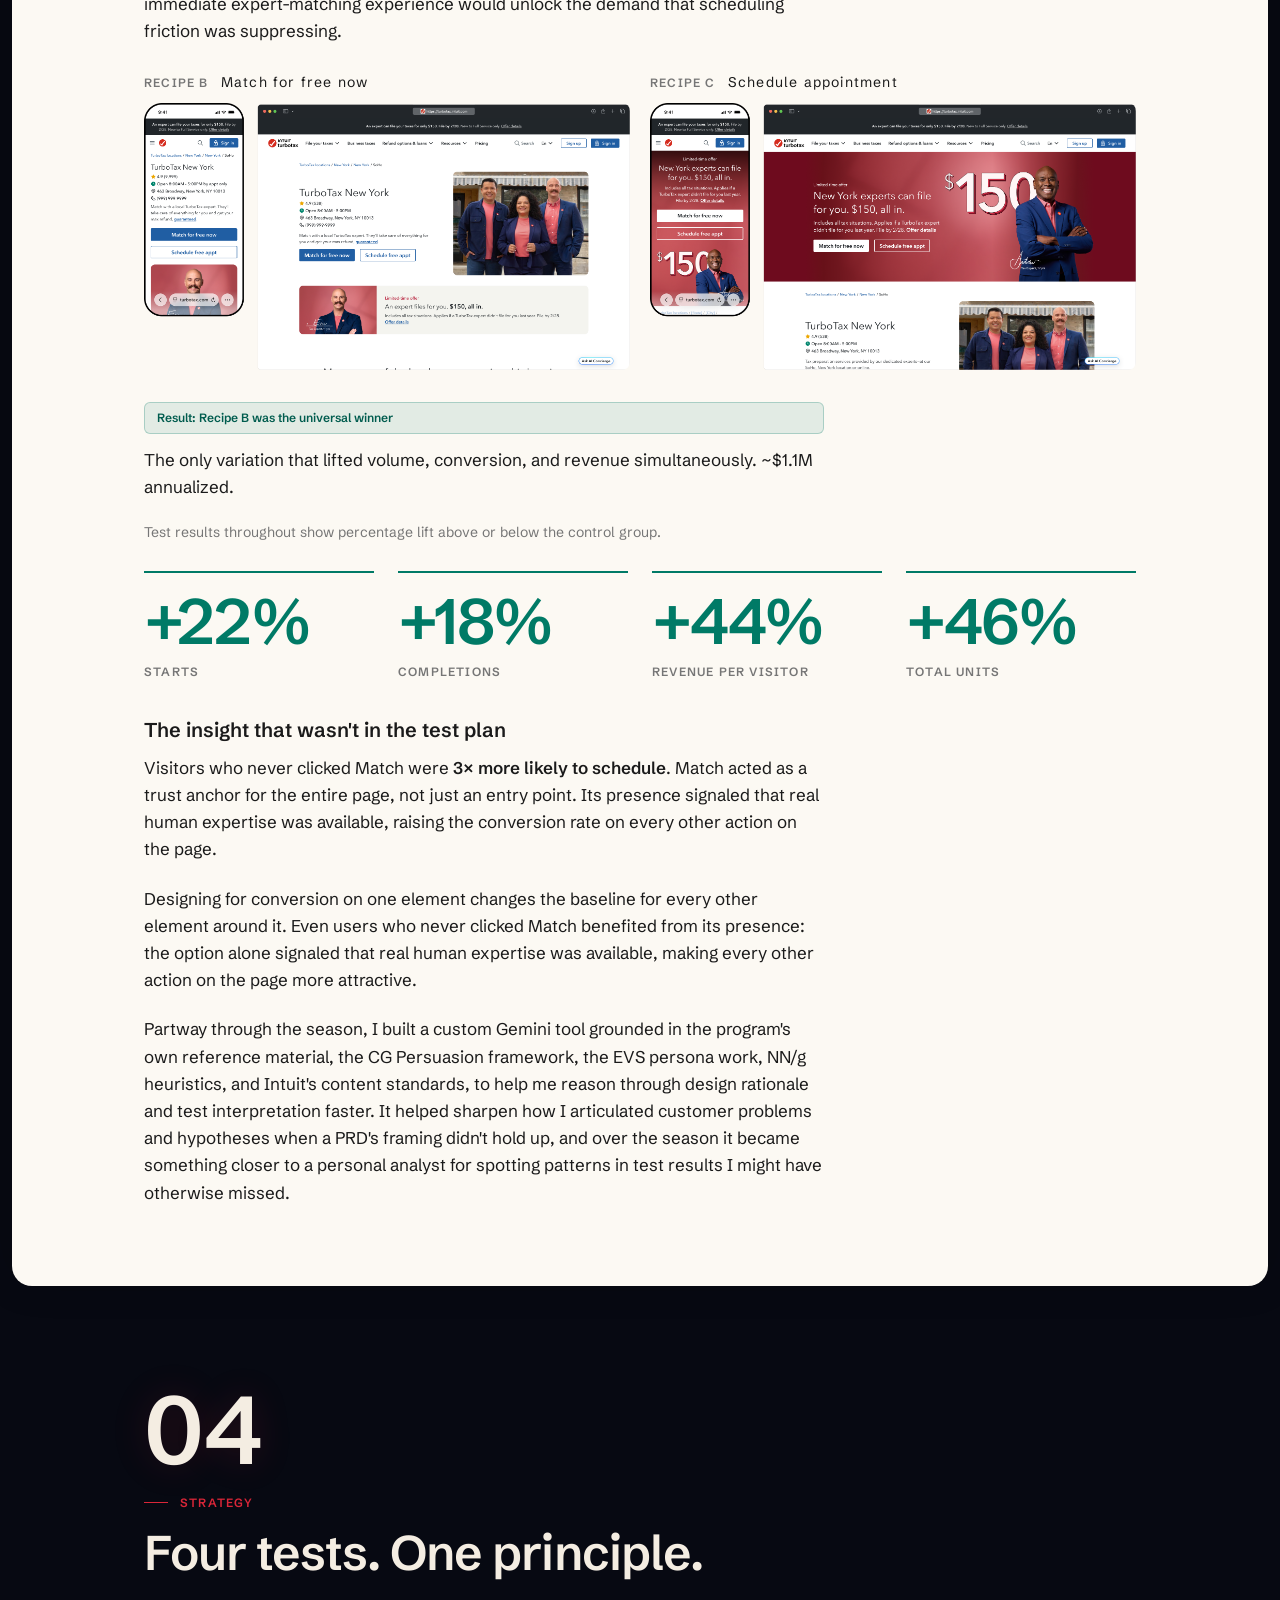
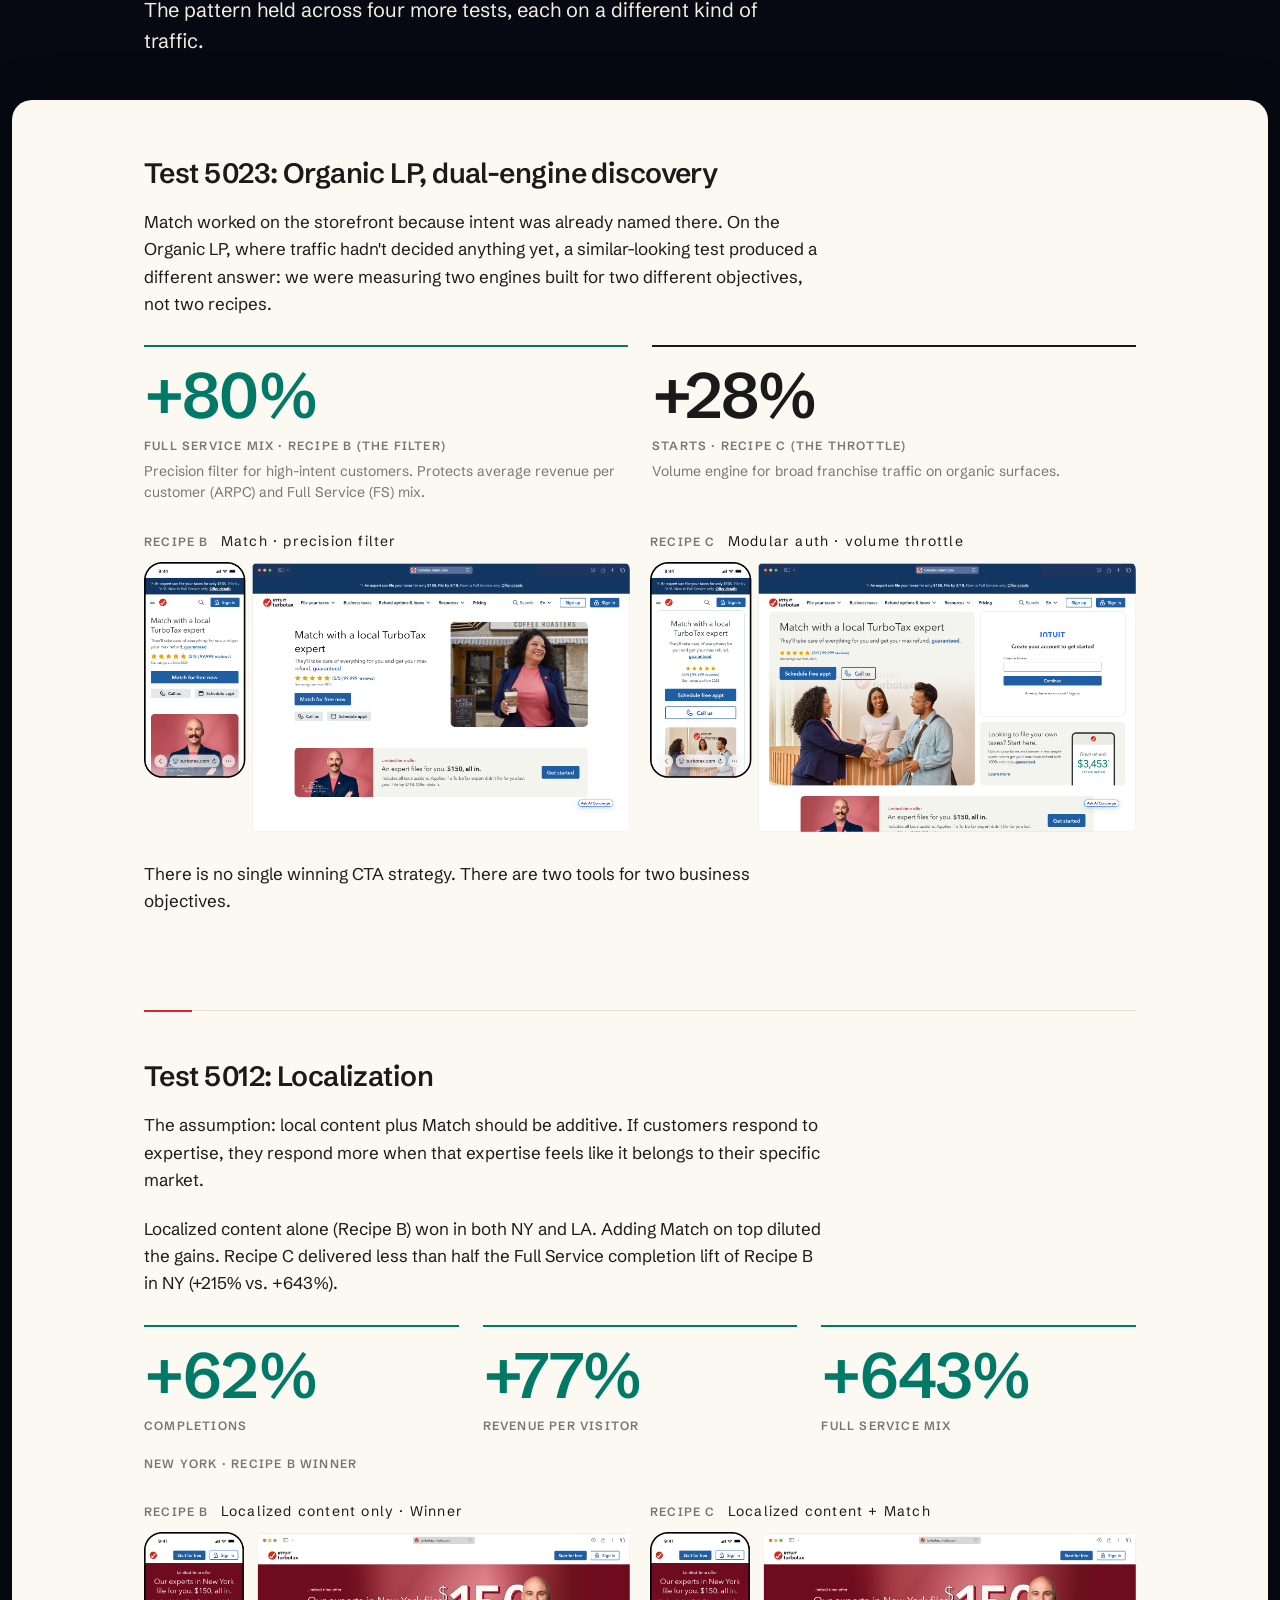
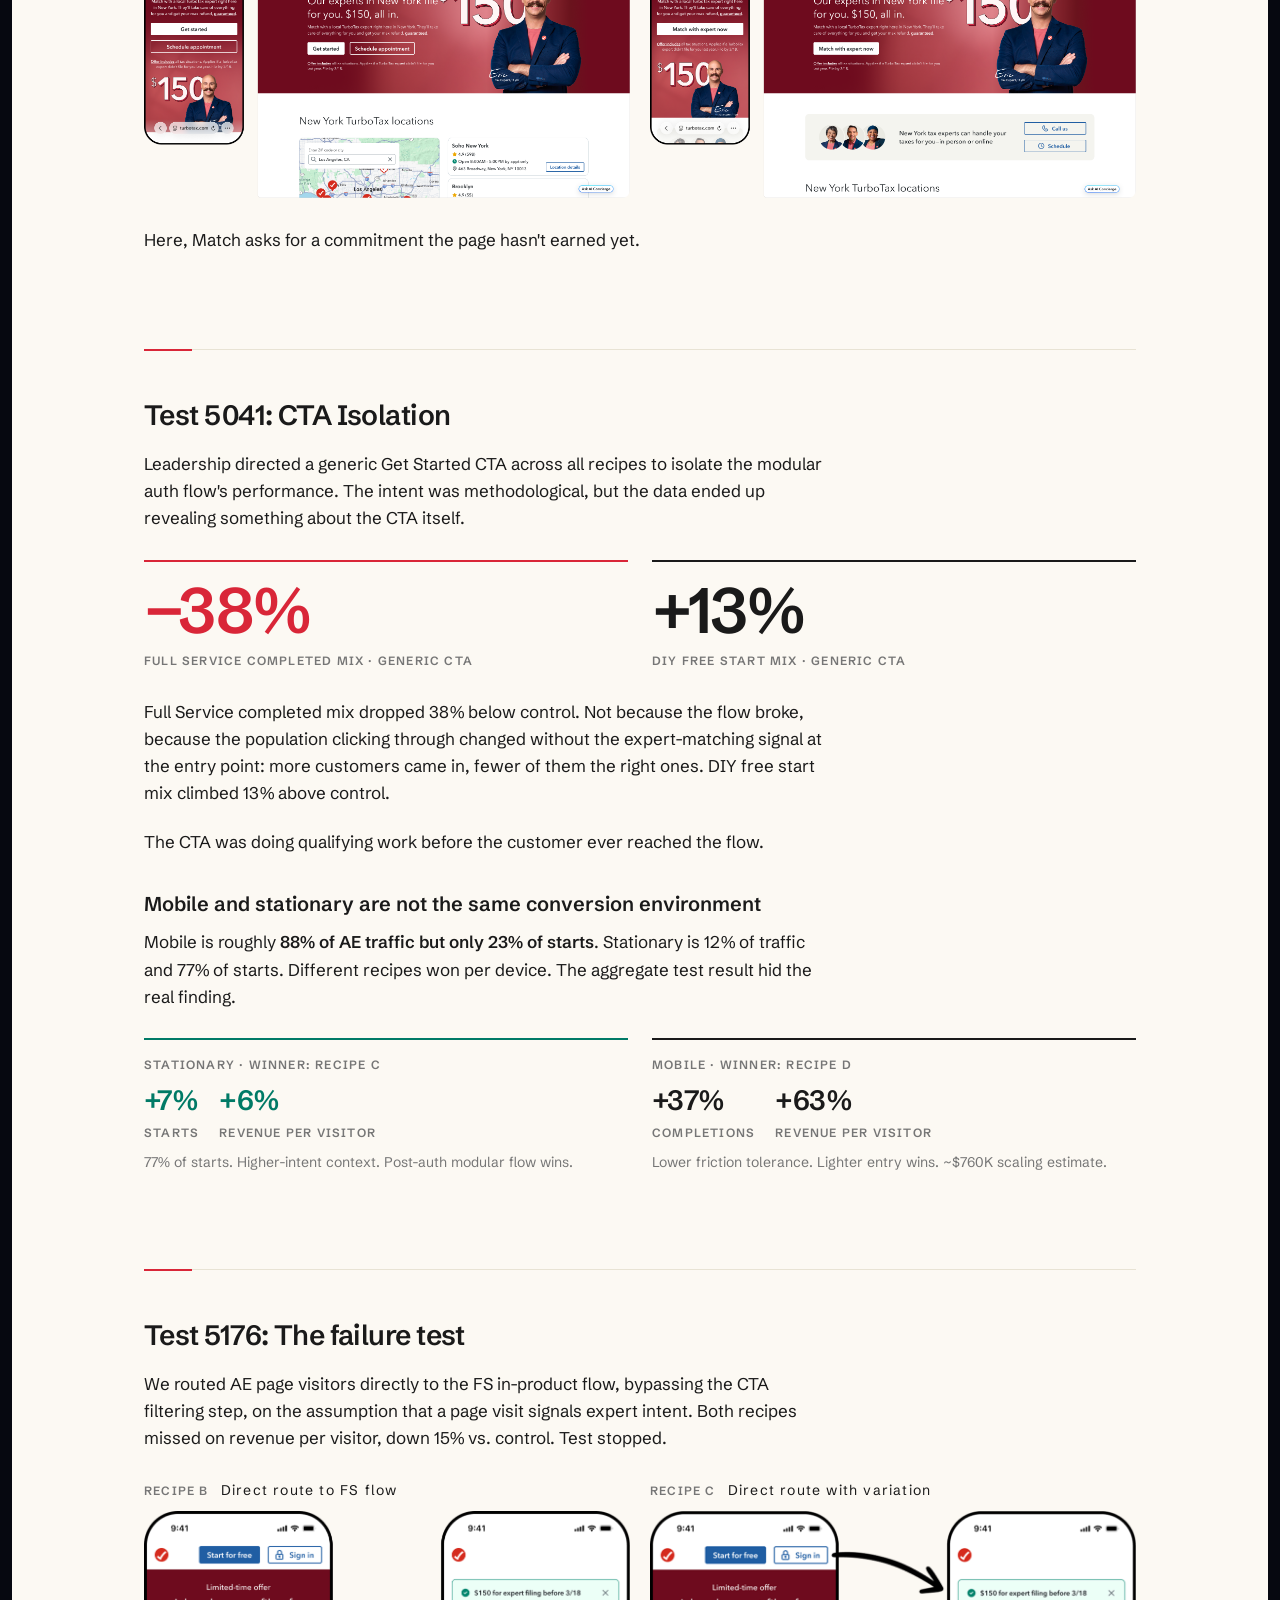
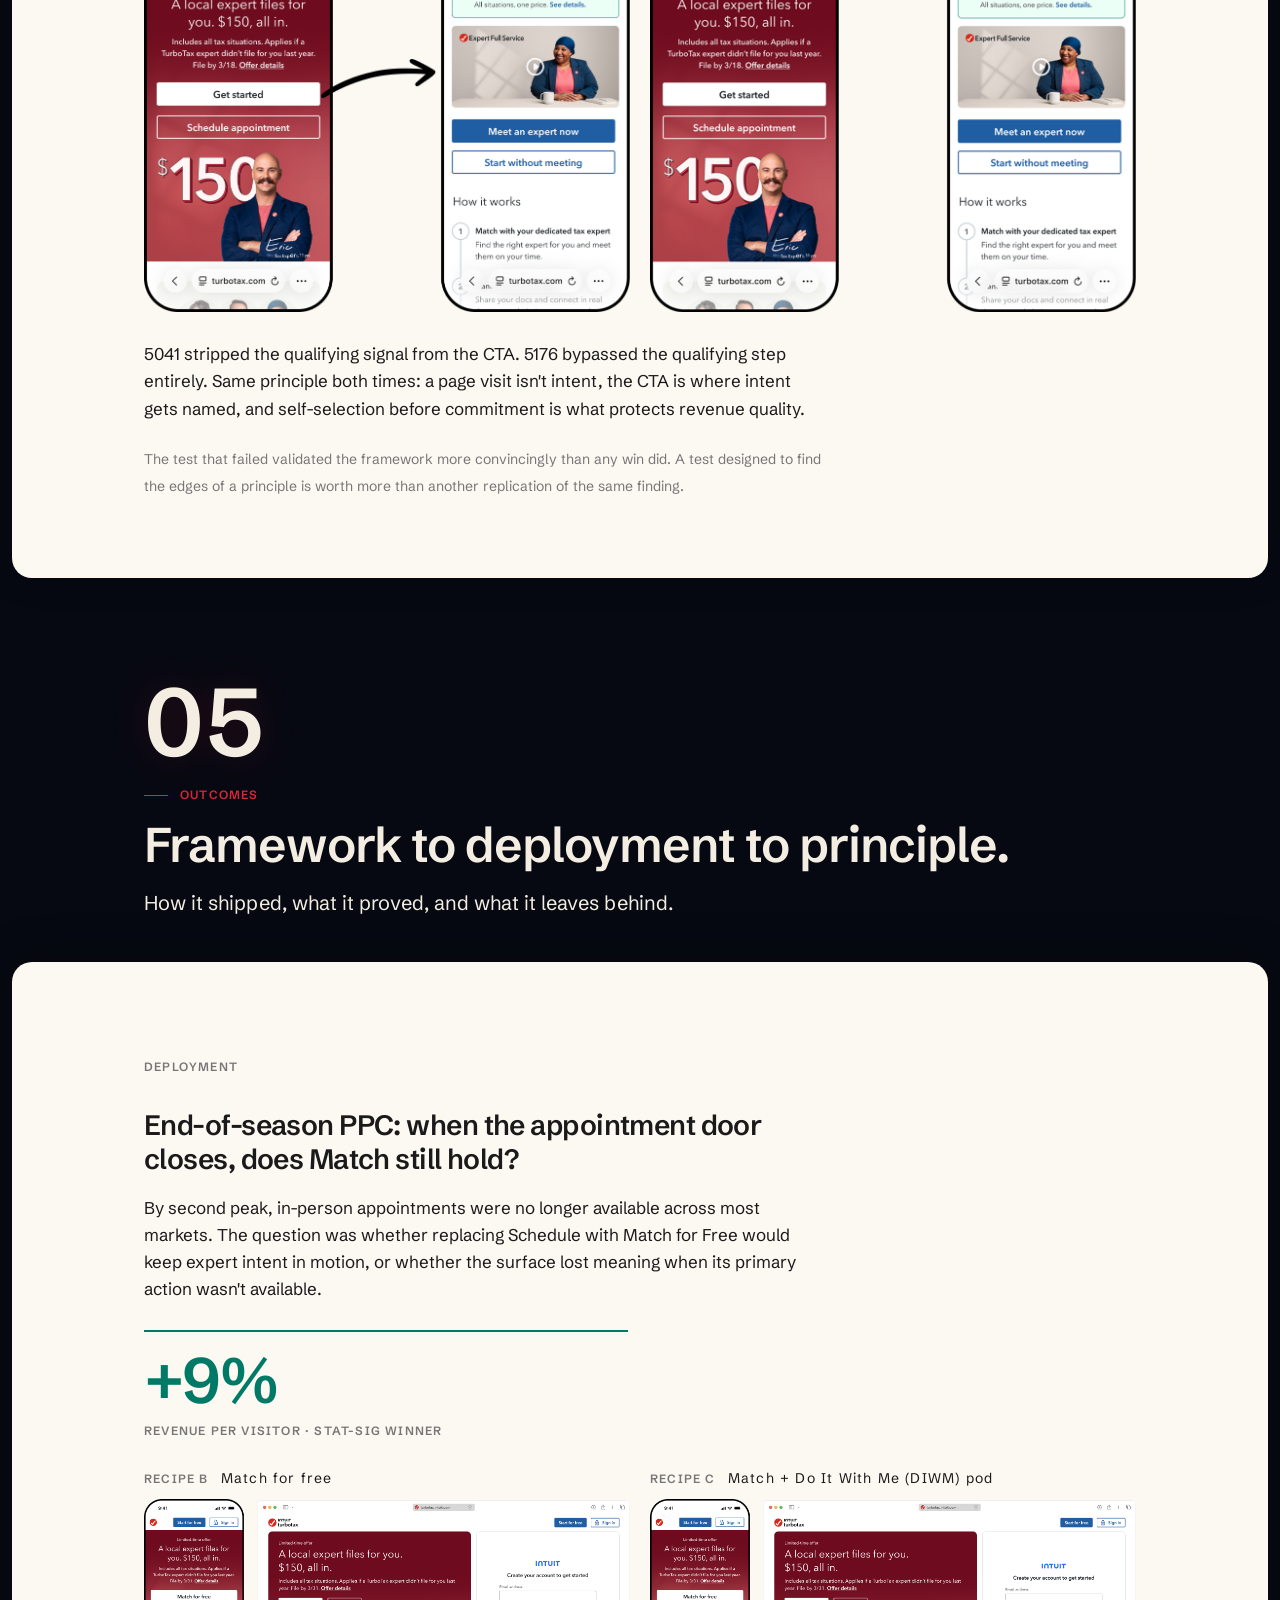
==== commit 436f7613: "Add field note 03, lightbox rescan/dark-mode support, AE Gemini paragraph, voice-guide pass - New fi" ====
--- a/ae-tof.html
+++ b/ae-tof.html
@@ -661,7 +661,7 @@
 
       <div class="cs-chapter" id="ch2">
         <div class="cs-chapter-label label">Preseason</div>
-        <h2 class="cs-chapter-title">What we were actually measuring.</h2>
+        <h2 class="cs-chapter-title">The metric problem.</h2>
         <div class="cs-chapter-sub">The top-of-funnel pages were being judged by the outcome of a journey they don't fully control.</div>
       </div>
 
@@ -729,6 +729,7 @@
         <h4>The insight that wasn't in the test plan</h4>
         <p>Visitors who never clicked Match were <strong>3× more likely to schedule</strong>. Match acted as a trust anchor for the entire page, not just an entry point. Its presence signaled that real human expertise was available, raising the conversion rate on every other action on the page.</p>
         <p>Designing for conversion on one element changes the baseline for every other element around it. Even users who never clicked Match benefited from its presence: the option alone signaled that real human expertise was available, making every other action on the page more attractive.</p>
+        <p>Partway through the season, I built a custom Gemini tool grounded in the program's own reference material, the CG Persuasion framework, the EVS persona work, NN/g heuristics, and Intuit's content standards, to help me reason through design rationale and test interpretation faster. It helped sharpen how I articulated customer problems and hypotheses when a PRD's framing didn't hold up, and over the season it became something closer to a personal analyst for spotting patterns in test results I might have otherwise missed.</p>
       </div>
 
       <div class="cs-chapter" id="ch4">
@@ -944,7 +945,7 @@
       </div>
 
       <div class="cs-section">
-        <h3>What made it hard</h3>
+        <h3>The part that didn't get easier</h3>
         <p>The program sat at an intersection of too many teams with legitimate but competing interests: search optimization, paid search, expert matching, Full Service product, content design, and engineering all had access to these pages and all measured success differently. The design approver role I held formally was structurally real but operationally contested, since a program with this many stakeholders had no shared governance model for when design sign-off was final and when it wasn't.</p>
         <p>Approved pages sometimes got redesigned without design involvement, even after sign-off had already been secured. Two weeks of design time went to search optimization feature work with no committed path to production, a risk flagged at kickoff that proceeded anyway. I documented the breakdown formally, which created accountability going forward but didn't recover the time or the design coherence of the pages that had already shipped.</p>
         <p>The documentation debt made everything harder. Test strategy was being set without a clear picture of the baseline it was measured against. Building a complete audit of every page, test, and baseline under two-day time pressure for a VP review was what made the rest of the season coherent, but it consumed capacity that should have been available from day one.</p>
@@ -1040,7 +1041,7 @@
 
         <div class="cs-callout">4.9 stars. 90% recommend. The design already exists. What's missing is the business decision to fund it.</div>
 
-        <h3>What I'd do differently</h3>
+        <h3>If I ran it again</h3>
         <ul class="cs-provocation-list">
           <li>
             <span class="cs-provocation-num" aria-hidden="true">01</span>
--- a/style.css
+++ b/style.css
@@ -247,6 +247,7 @@
   background: var(--c-card-surface, #fcf9f3);
   opacity: 0;
   visibility: hidden;
+  outline: none;
   transition: opacity 0.22s ease, visibility 0s linear 0.22s;
 }
 .lightbox-overlay.open {
@@ -404,6 +405,32 @@
   color: var(--c-secondary, #767676);
 }
 
+/* ── Dark variant — used when the lightbox opens from the homepage's
+   essay drawer, a dark floating panel over the starfield rather than a
+   bone card, so the bone/card treatment above would read wrong there. ── */
+.lightbox-overlay.lightbox-dark { background: #070912; }
+.lightbox-overlay.lightbox-dark .lightbox-close,
+.lightbox-overlay.lightbox-dark .lightbox-nav {
+  border-color: rgba(255,255,255,0.12);
+  background: rgba(10,10,10,0.65);
+  color: rgba(244,237,226,0.6);
+}
+.lightbox-overlay.lightbox-dark .lightbox-close:hover,
+.lightbox-overlay.lightbox-dark .lightbox-nav:hover {
+  color: #f4ede2;
+  background: rgba(10,10,10,0.85);
+}
+.lightbox-overlay.lightbox-dark .lightbox-close:focus-visible,
+.lightbox-overlay.lightbox-dark .lightbox-nav:focus-visible {
+  outline-color: rgba(255,255,255,0.35);
+}
+.lightbox-overlay.lightbox-dark .lightbox-info {
+  background: rgba(10,10,10,0.65);
+  border-color: rgba(255,255,255,0.1);
+}
+.lightbox-overlay.lightbox-dark .lightbox-caption { color: #f4ede2; }
+.lightbox-overlay.lightbox-dark .lightbox-counter { color: rgba(244,237,226,0.6); }
+
 @media (max-width: 520px) {
   .lightbox-overlay { padding: 16px; }
   .lightbox-close { top: 12px; right: 12px; }
